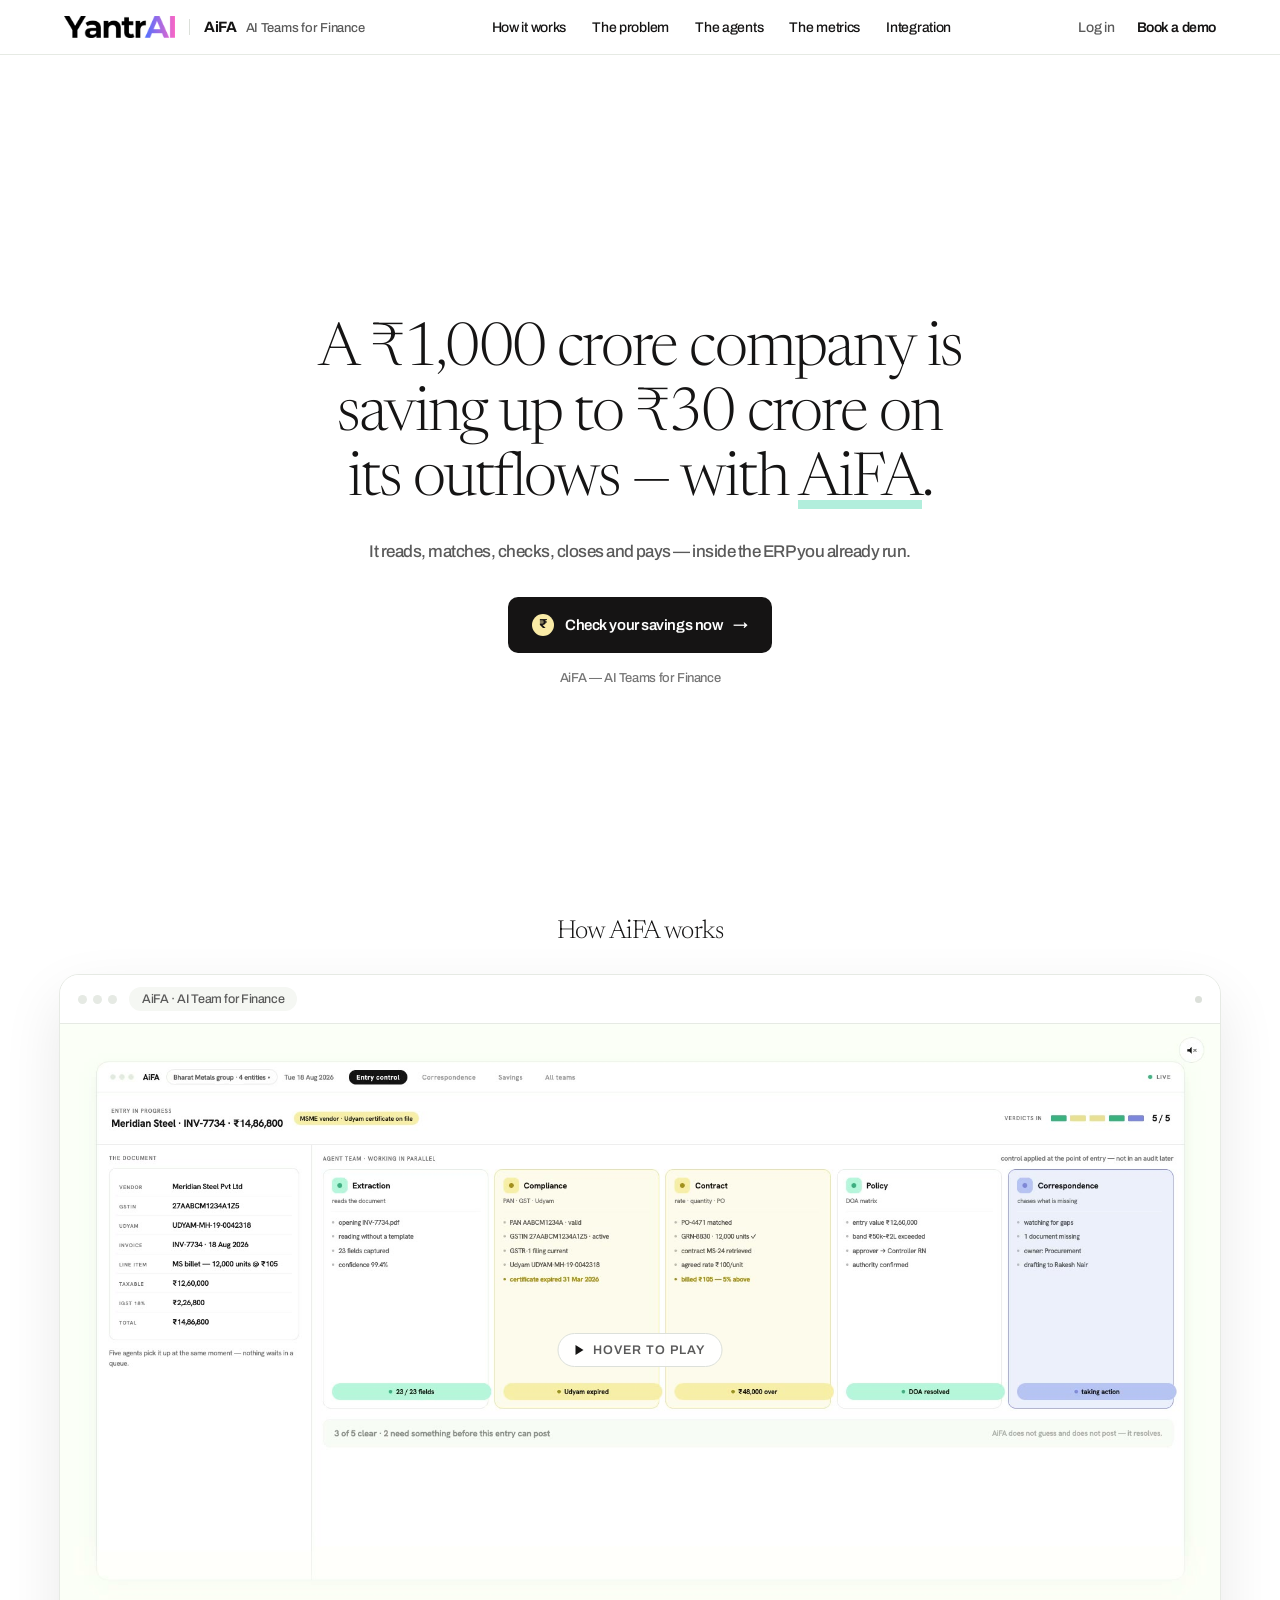
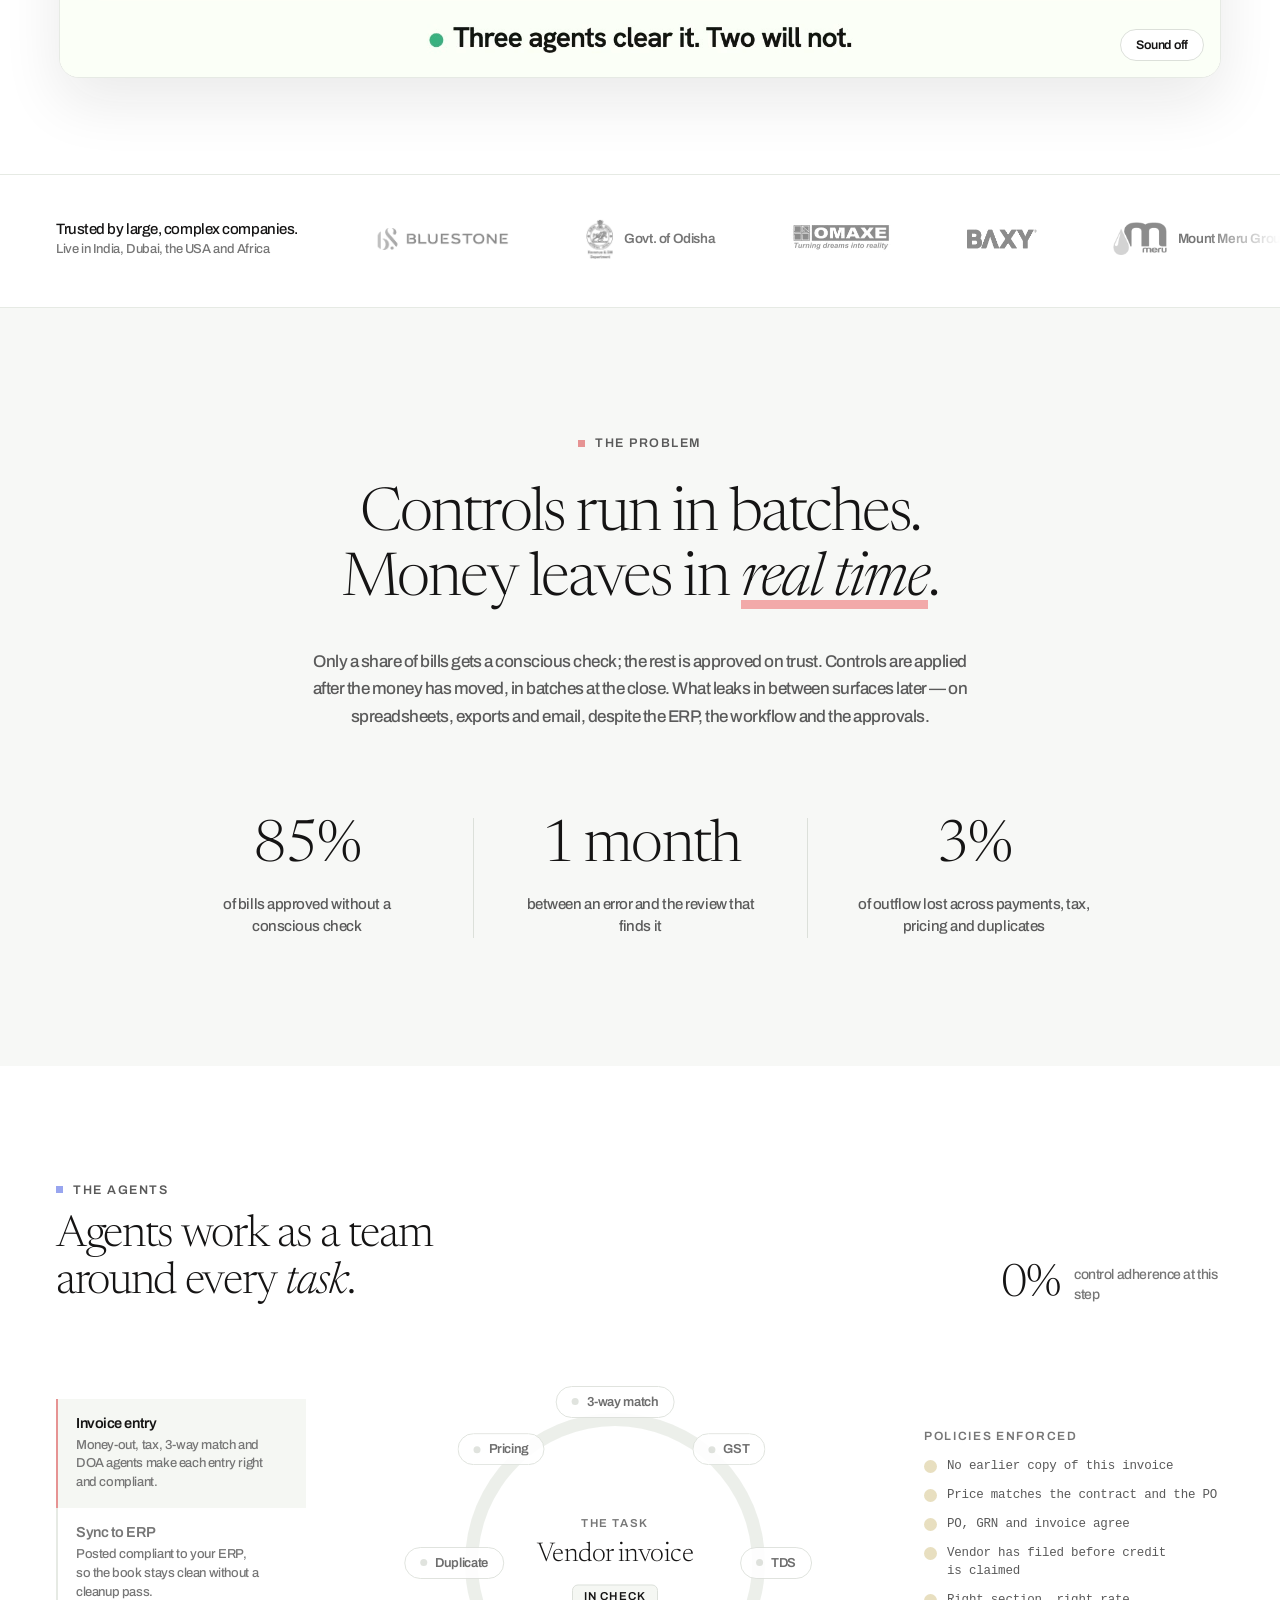
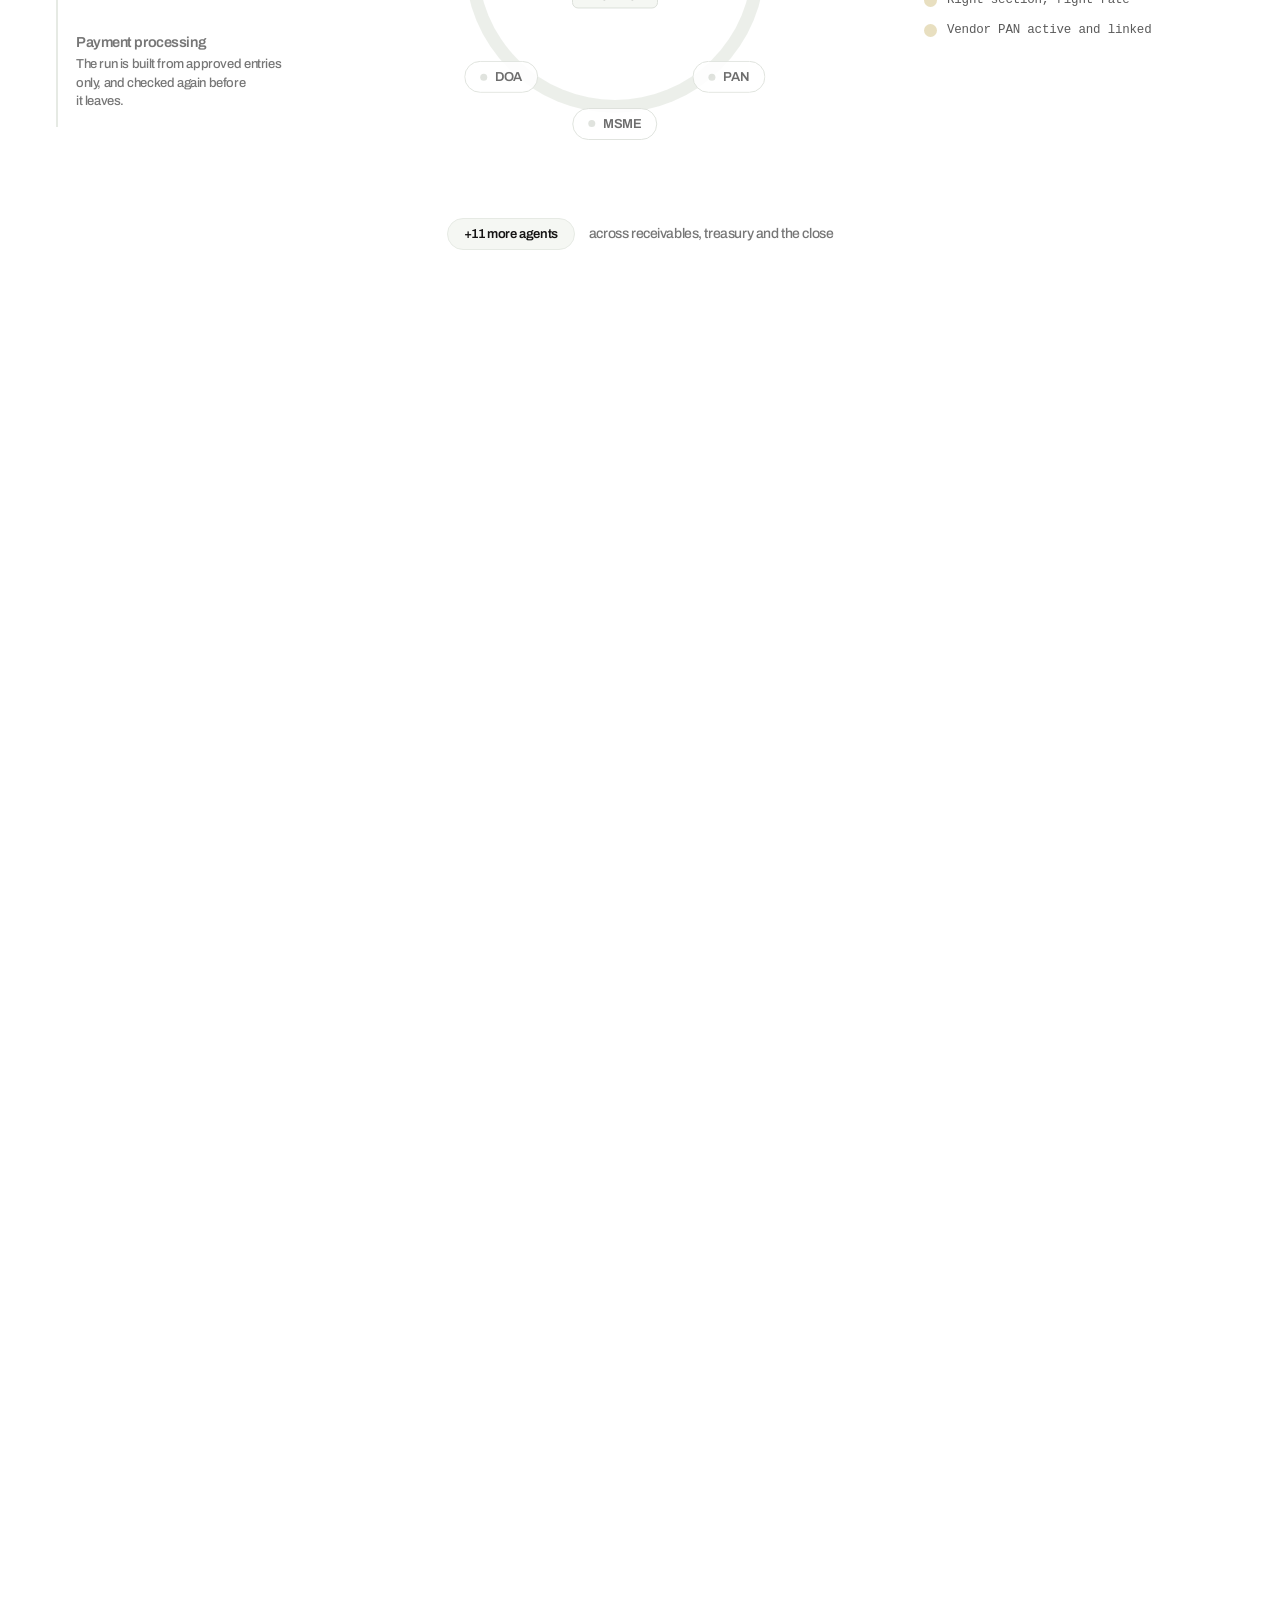
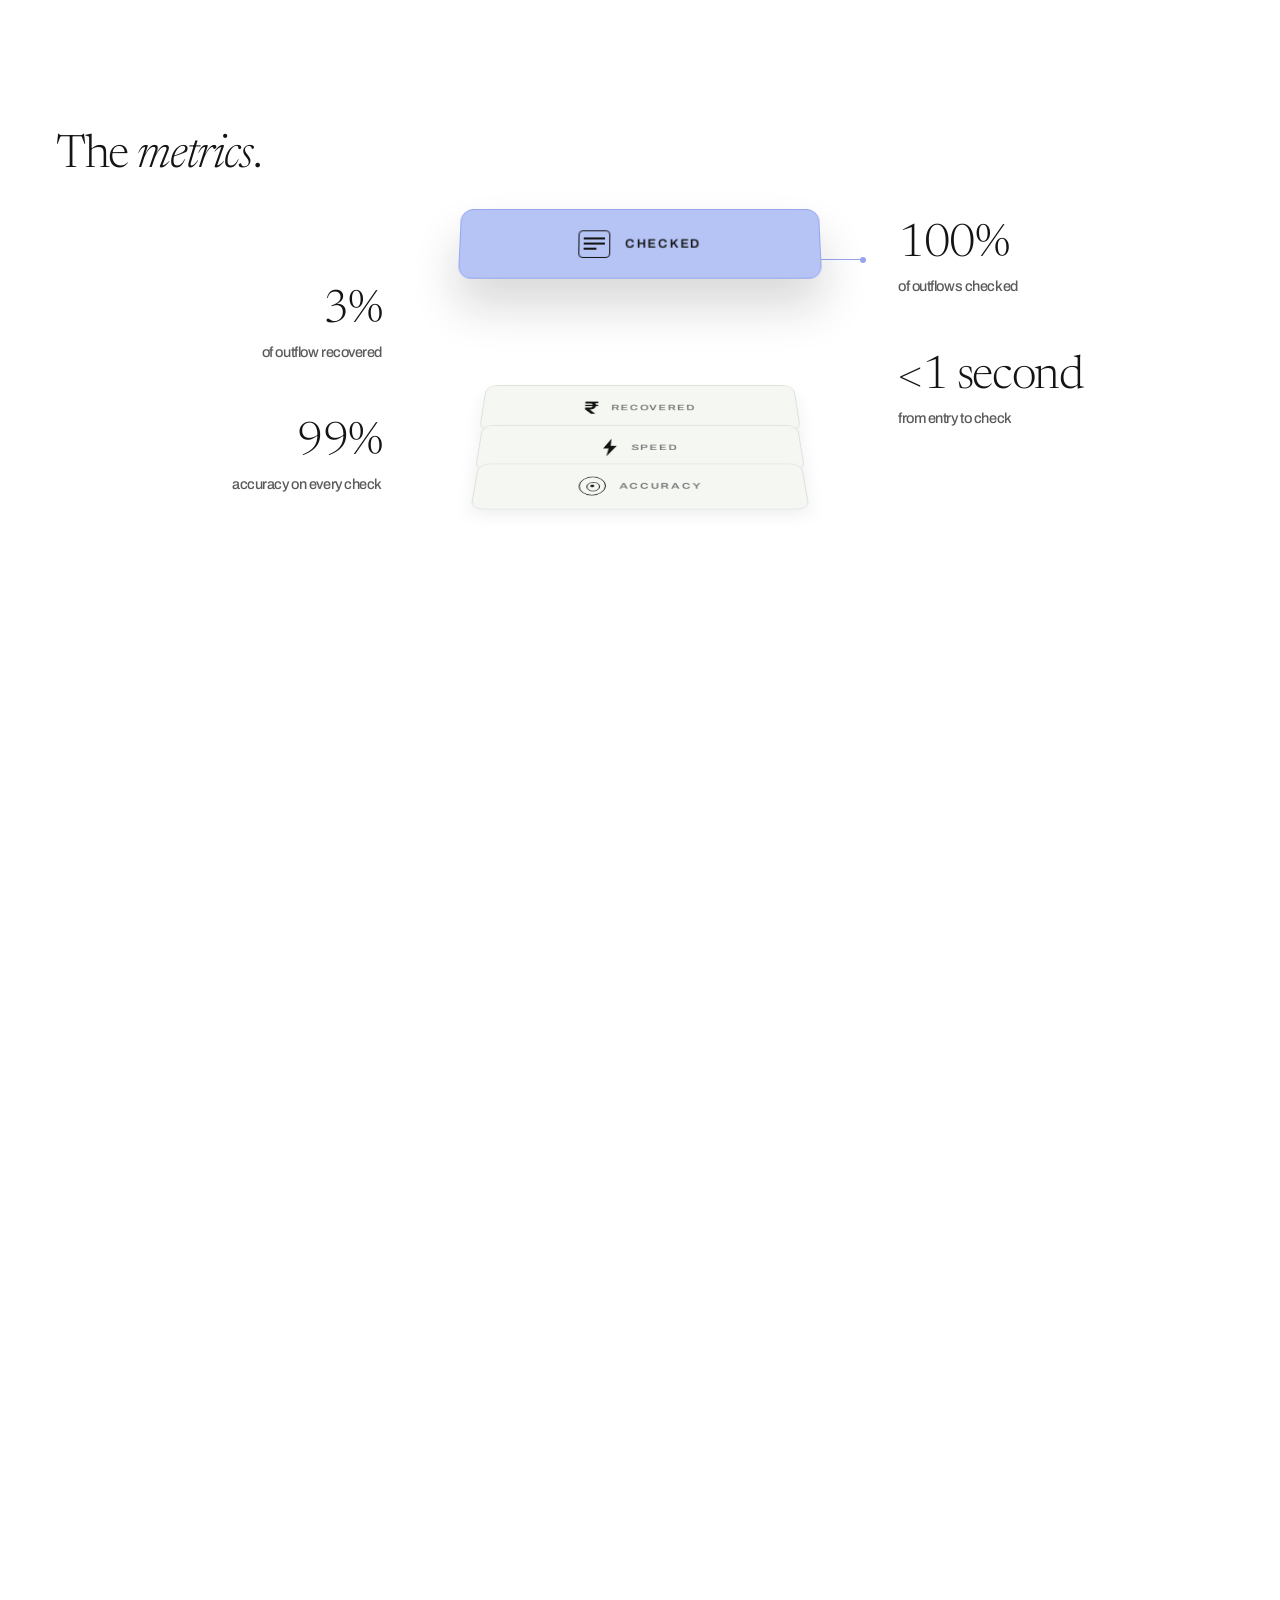
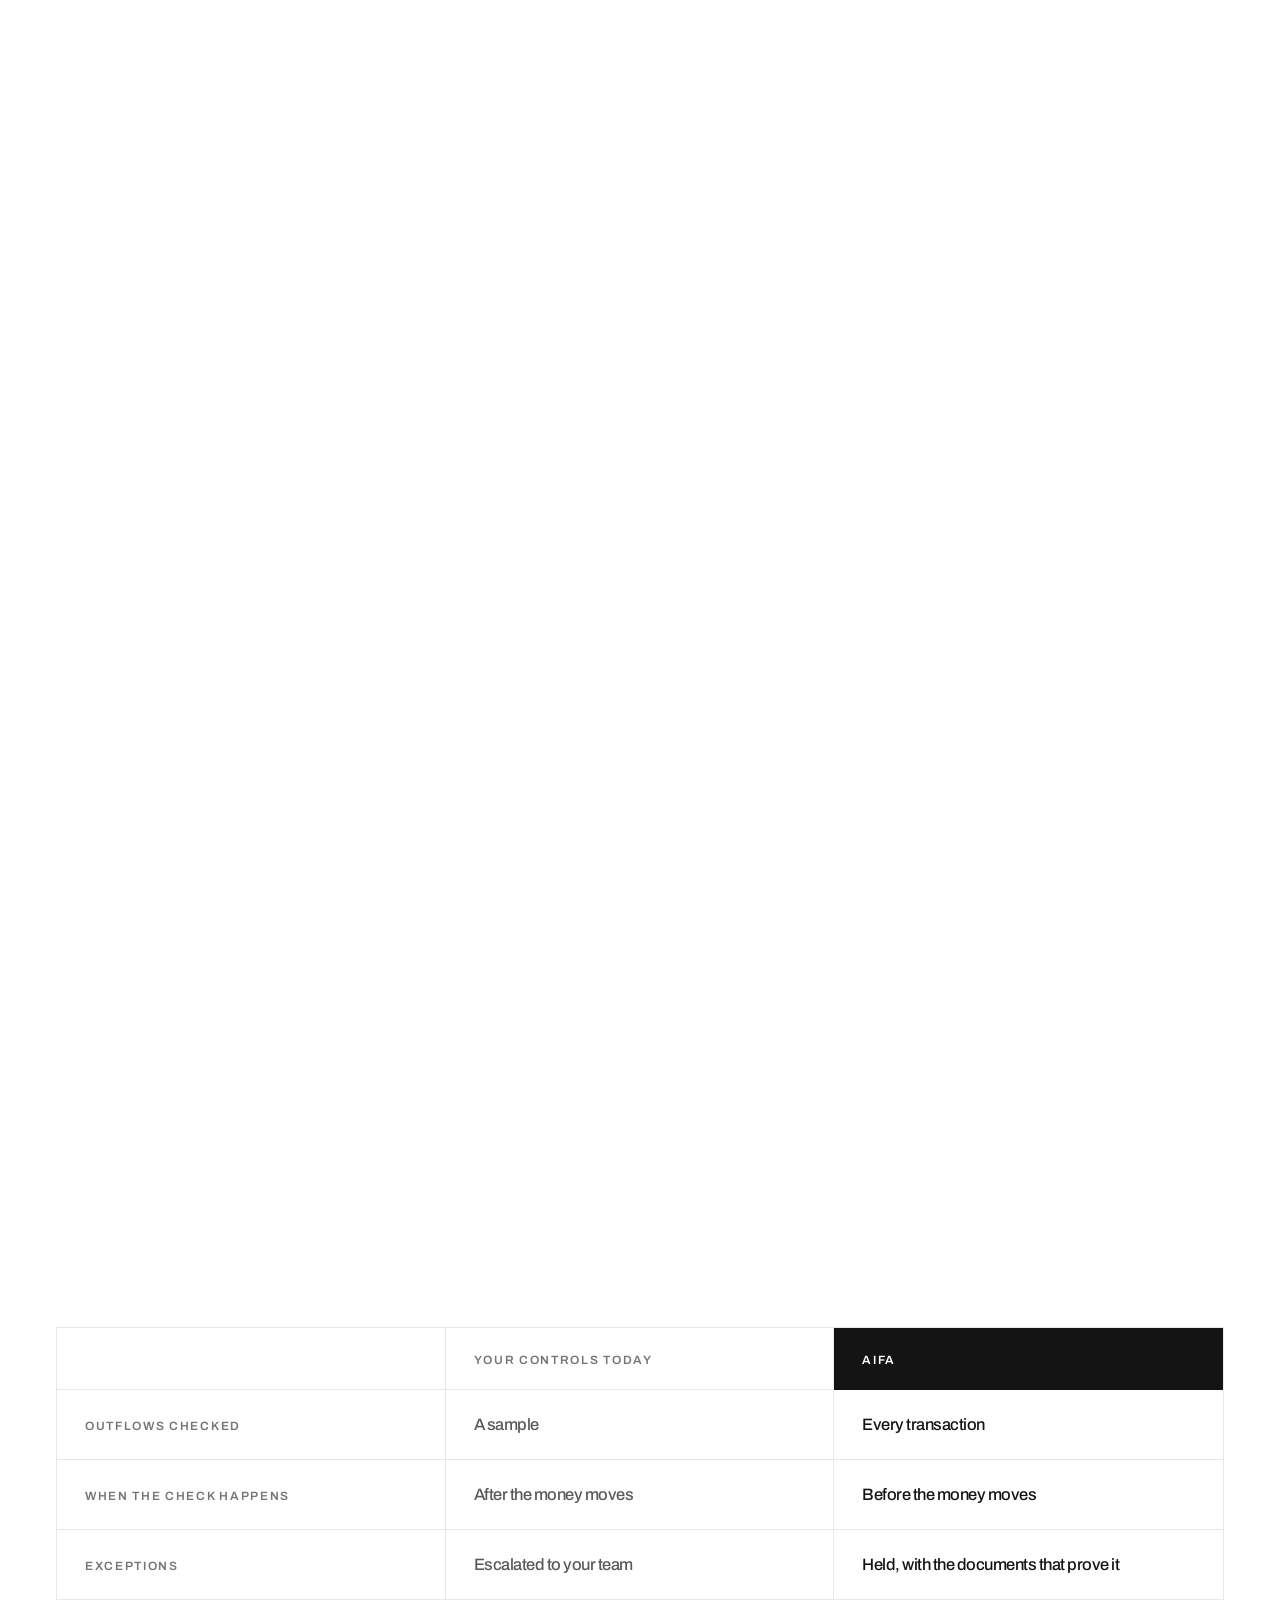
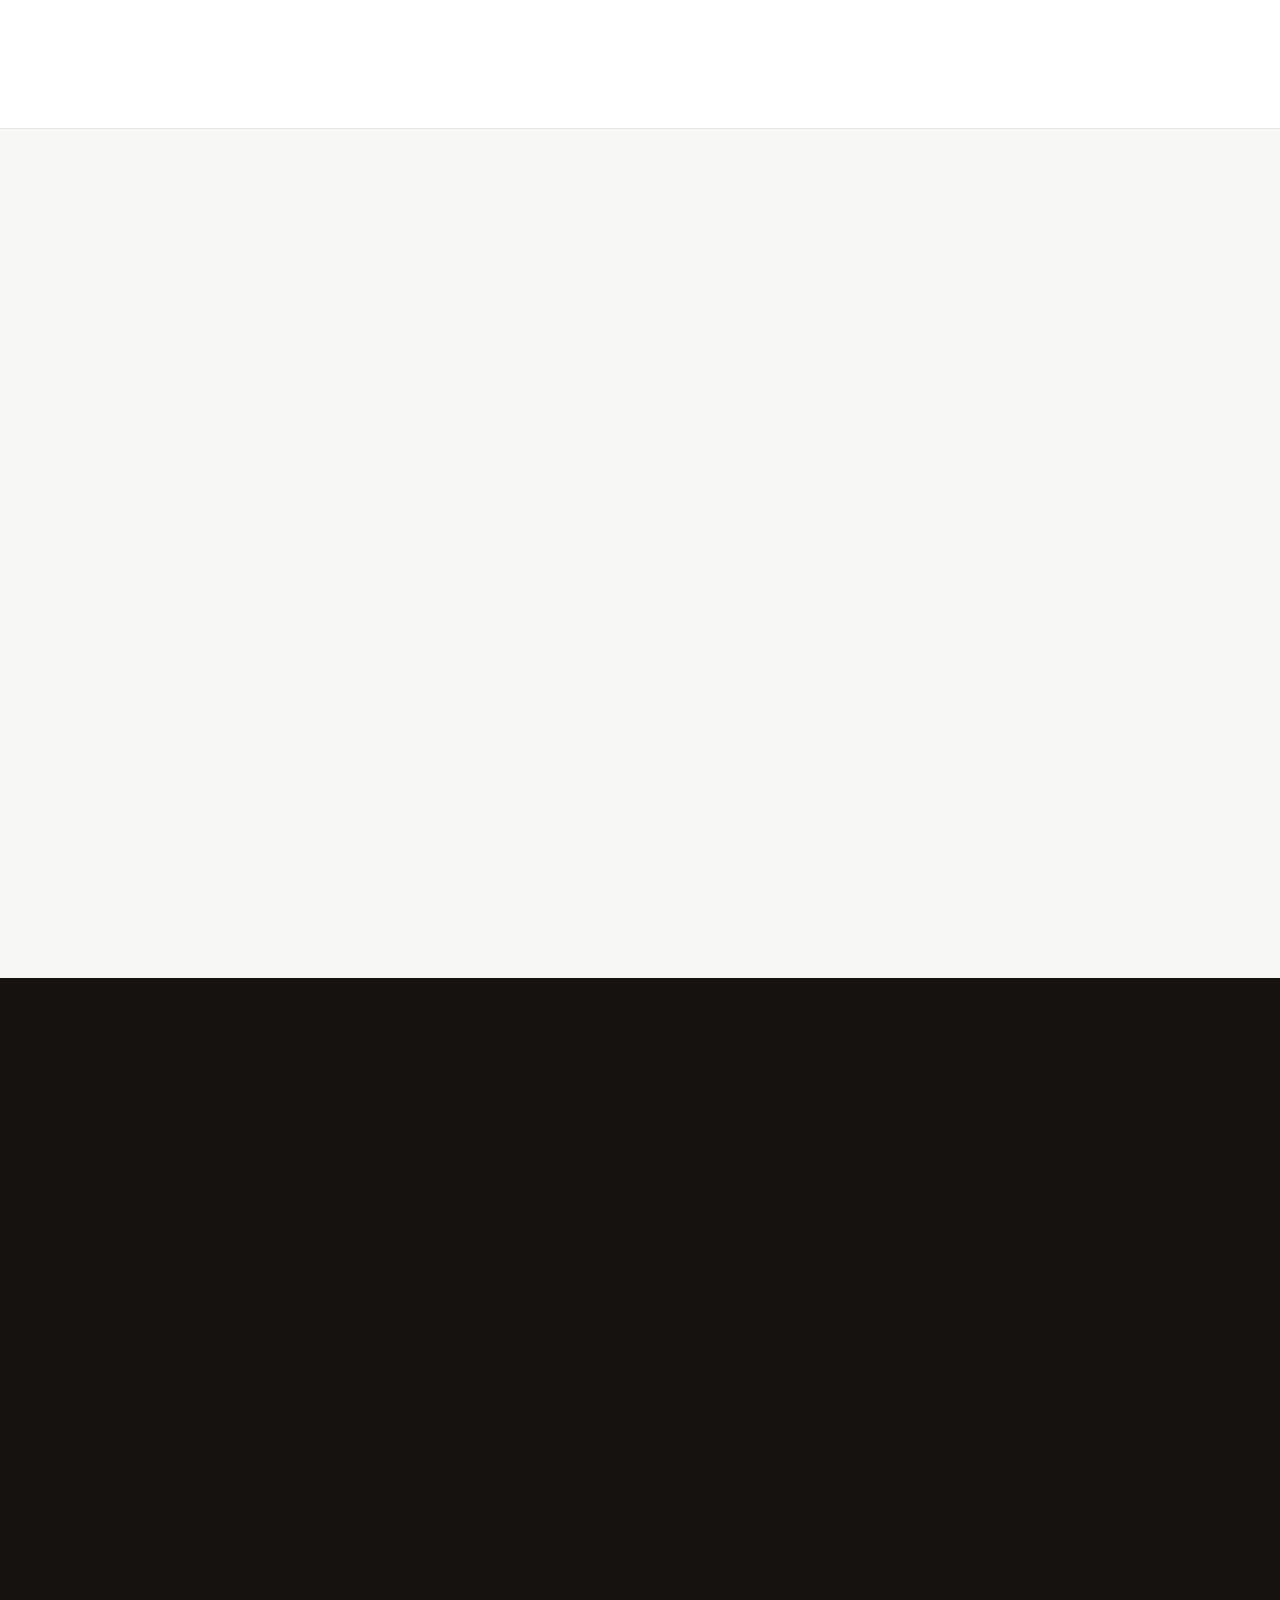
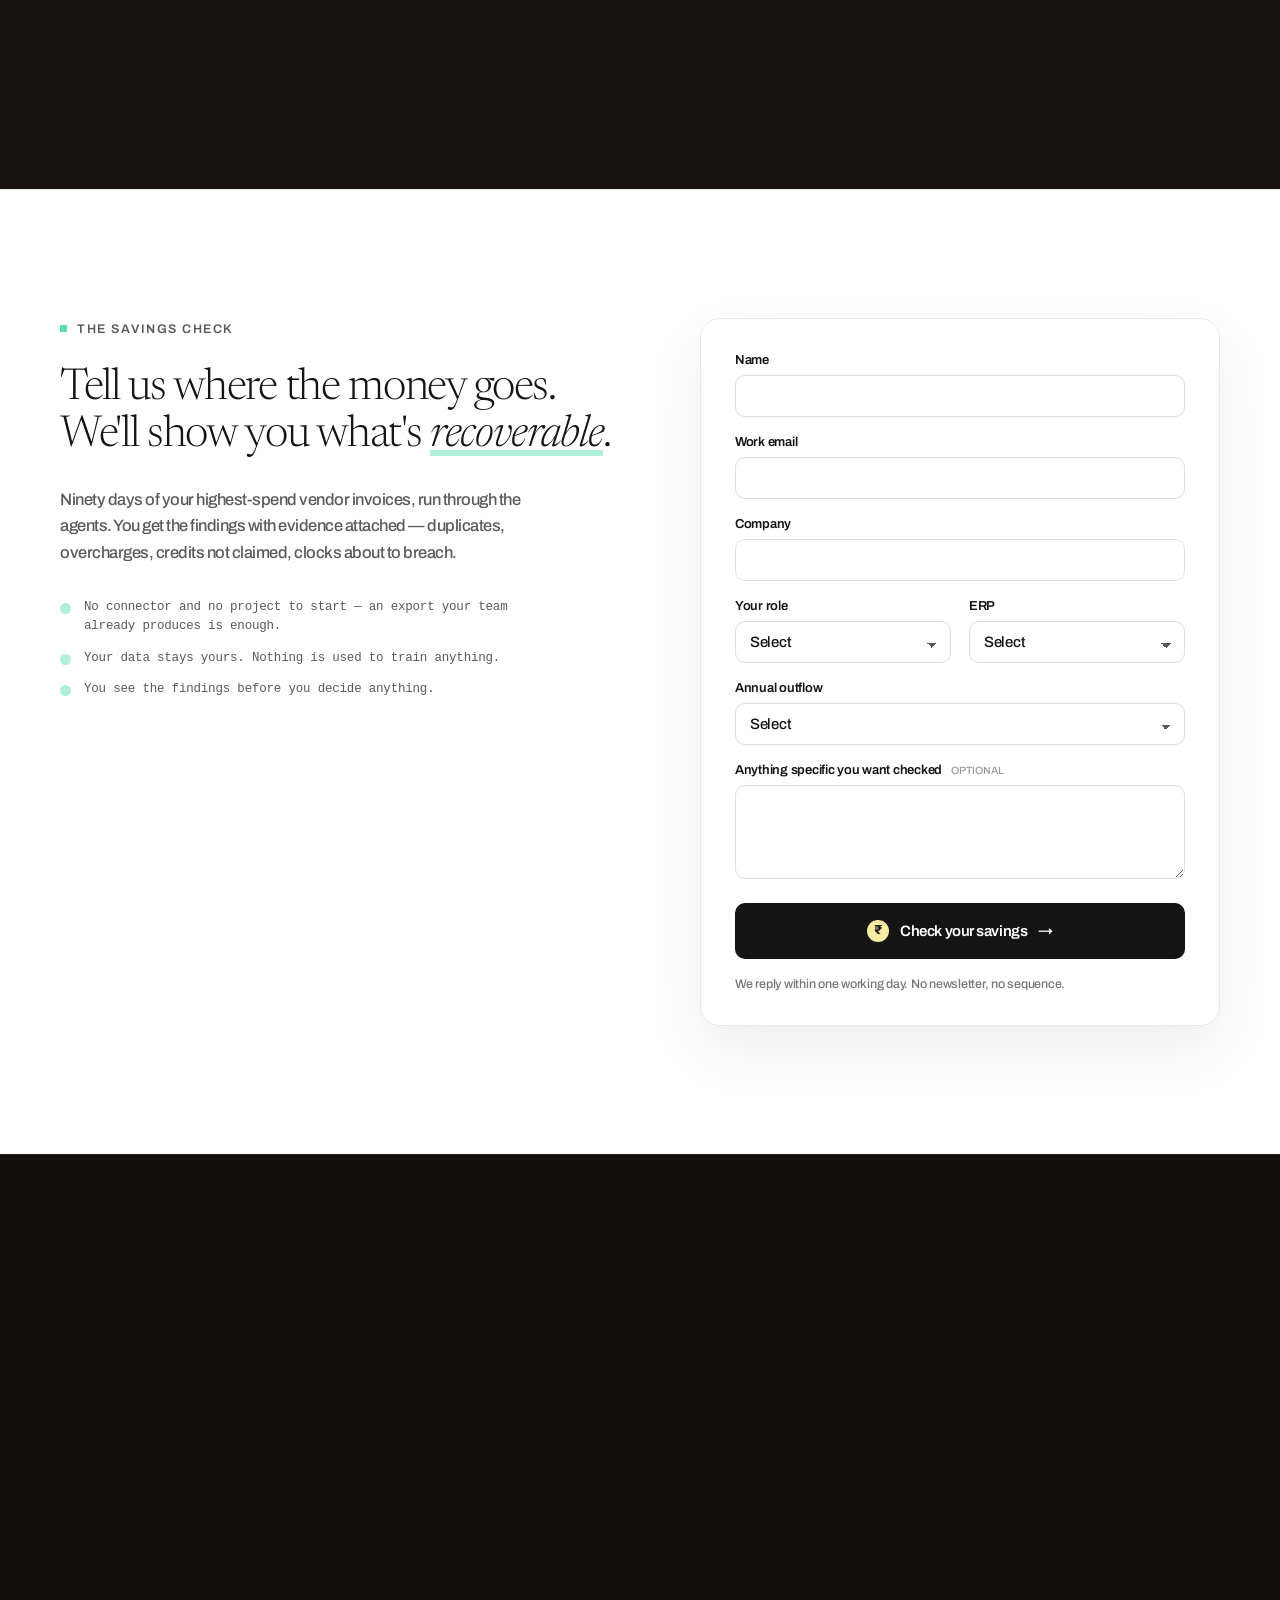
==== aifa/index.html @ 1c04f1f0 "Serve the AiFA landing page at / and move the company site to /yantrai yantrailabs.com now opens on " ====
<!DOCTYPE html>
<html lang="en">
<head>
<meta charset="utf-8">
<meta name="viewport" content="width=device-width, initial-scale=1">
<title>AiFA — AI Teams for Finance | YantrAI</title>
<meta name="description" content="AiFA is an AI team for finance. It reads, matches, checks, closes and pays — inside the ERP you already run. 100% of outflows checked, up to 3% of outflow recovered.">
<link rel="canonical" href="https://yantrailabs.com/">
<meta name="theme-color" content="#FFFFFF">
<meta name="robots" content="index, follow">

<meta property="og:type" content="website">
<meta property="og:site_name" content="YantrAI">
<meta property="og:title" content="AiFA — AI Teams for Finance">
<meta property="og:description" content="A ₹1,000 crore company is saving up to ₹30 crore on its outflows — with AiFA. It reads, matches, checks, closes and pays, inside the ERP you already run.">
<meta property="og:url" content="https://yantrailabs.com/">
<meta property="og:image" content="https://yantrailabs.com/aifa/assets/og-cover.jpg">
<meta property="og:image:width" content="1200">
<meta property="og:image:height" content="630">
<meta name="twitter:card" content="summary_large_image">
<meta name="twitter:title" content="AiFA — AI Teams for Finance">
<meta name="twitter:description" content="It reads, matches, checks, closes and pays — inside the ERP you already run.">
<meta name="twitter:image" content="https://yantrailabs.com/aifa/assets/og-cover.jpg">

<link rel="icon" href="/aifa/assets/favicon.svg" type="image/svg+xml">
<link rel="apple-touch-icon" href="/aifa/assets/apple-touch-icon.png">

<link rel="preconnect" href="https://fonts.googleapis.com">
<link rel="preconnect" href="https://fonts.gstatic.com" crossorigin>
<link rel="stylesheet" href="https://fonts.googleapis.com/css2?family=Newsreader:opsz,wght@6..72,200..600&family=Archivo:wght@400;500;600&display=swap">
<link rel="preload" as="image" href="/aifa/assets/aifa-video-poster.jpg">
<style>
/* --- from the design canvas (helmet) --- */
body { margin: 0; background: #FFFFFF; }
    a { color: #151414; text-decoration: none; }
    a:hover { color: #5A5A5A; }
    @keyframes rise { from { opacity: 0; transform: translateY(14px); } to { opacity: 1; transform: none; } }
    @keyframes chipIn { from { opacity: 0; } to { opacity: 1; } }
    @keyframes chipOut1 { from { opacity: 0; transform: translate(190px, 110px) scale(0.82); } to { opacity: 1; transform: none; } }
    @keyframes chipOut2 { from { opacity: 0; transform: translate(-190px, 130px) scale(0.82); } to { opacity: 1; transform: none; } }
    @keyframes chipOut3 { from { opacity: 0; transform: translate(210px, 20px) scale(0.82); } to { opacity: 1; transform: none; } }
    @keyframes chipOut4 { from { opacity: 0; transform: translate(-200px, -10px) scale(0.82); } to { opacity: 1; transform: none; } }
    @keyframes chipOut5 { from { opacity: 0; transform: translate(180px, -120px) scale(0.82); } to { opacity: 1; transform: none; } }
    @keyframes chipOut6 { from { opacity: 0; transform: translate(-190px, -110px) scale(0.82); } to { opacity: 1; transform: none; } }
    @keyframes marqueeR { from { transform: translateX(-50%); } to { transform: translateX(0); } }
    @keyframes marqueeL { from { transform: translateX(0); } to { transform: translateX(-50%); } }
    @media (prefers-reduced-motion: reduce) {
      [data-rise] { animation: none !important; opacity: 1 !important; transform: none !important; }
      [data-chip] { animation: none !important; opacity: 1 !important; }
      [data-float], [data-marquee] { animation: none !important; }
    }
    @media (max-width: 1180px) { [data-nav-tagline] { display: none !important; } [data-ghost] { display: none !important; } }
    @media (max-width: 1020px) { [data-nav-links] { display: none !important; } }
    @media (max-width: 1240px) { [data-ring-row] { grid-template-columns: 200px minmax(0, 1fr) 250px !important; gap: 28px !important; } }
    @media (max-height: 780px) { [data-agents-inner] { gap: 26px !important; } [data-ring] { max-width: 360px !important; } }
    @media (prefers-reduced-motion: reduce) { #agents { height: auto !important; } #agents > div { position: static !important; height: auto !important; padding: 128px 56px !important; } }
    @media (max-width: 1180px) { [data-proof-row] > div { grid-template-columns: 1fr 260px 1fr !important; } }
    @media (max-height: 760px) { [data-proof-inner] { gap: 22px !important; } [data-proof-row] > div { min-height: 80px !important; } }
    @media (prefers-reduced-motion: reduce) { #proof { height: auto !important; } #proof > div { position: static !important; height: auto !important; padding: 128px 56px !important; } }
    @media (max-width: 1180px) { [data-agent-grid] { grid-template-columns: repeat(2, 1fr) !important; } }
    @media (max-width: 1020px) { [data-int-head] { grid-template-columns: 1fr !important; gap: 32px !important; } }
    @media (max-width: 860px) { [data-expect] { grid-template-columns: 1fr !important; gap: 22px !important; } }
    @media (max-width: 1180px) { [data-foot-grid] { grid-template-columns: 1.2fr 1fr 1fr !important; } [data-foot-grid] > div:first-child { grid-row: span 3 !important; } }
    @media (max-width: 820px) { [data-foot-grid] { grid-template-columns: 1fr 1fr !important; gap: 48px 32px !important; } [data-foot-grid] > div:first-child { grid-row: auto !important; grid-column: span 2 !important; } }
    @media (max-width: 1180px) { [data-agents-head], [data-catch-row] { grid-template-columns: 1fr !important; gap: 40px !important; } }
    @media (max-width: 1180px) { [data-teams] > div { grid-template-columns: 1fr !important; gap: 24px !important; } }
    @media (max-width: 760px) { [data-team-members] { grid-template-columns: 1fr !important; } }
    @media (max-width: 900px) { [data-stat-row] { grid-template-columns: 1fr !important; gap: 44px !important; } [data-stat] { border-left: 0 !important; padding-left: 0 !important; } }
/* --- hover states generated by the canvas runtime --- */
.scp0:hover { background: rgb(39, 44, 43) !important; color: rgb(255, 255, 255) !important; }
.scp1:hover { background: rgb(21, 20, 20) !important; color: rgb(255, 255, 255) !important; border-color: rgb(21, 20, 20) !important; }
.scp2:hover { animation-play-state: paused !important; }
.scp3:hover { background: rgb(249, 235, 166) !important; color: rgb(21, 20, 20) !important; border-color: rgb(249, 235, 166) !important; }
.scp4:hover { color: rgb(255, 255, 255) !important; }
.scp5:hover { color: rgb(249, 235, 166) !important; }
</style>
<link rel="stylesheet" href="/aifa/site.css">
</head>
<body>
<a class="visually-hidden" href="#how">Skip to content</a>
<div style="width: 100%; background: rgb(255, 255, 255); color: rgb(21, 20, 20); font-family: Archivo, system-ui, -apple-system, &quot;Segoe UI&quot;, sans-serif; letter-spacing: -0.03em; display: flex; flex-direction: column;">

  <div data-nav="1" style="position: sticky; top: 0px; z-index: 30; background: rgb(255, 255, 255); border-bottom: 1px solid rgb(230, 234, 228); display: flex; align-items: center; justify-content: space-between; gap: 32px; padding: 16px 64px;">
    <div style="display: flex; align-items: center; gap: 14px;">
      <img src="/aifa/assets/yantrai_logo.png" alt="YantrAI" style="height: 22px; width: auto; display: block;">
      <span data-nav-tagline="1" style="display: flex; align-items: baseline; gap: 9px; white-space: nowrap; border-left: 1px solid rgb(220, 224, 218); padding-left: 14px;">
        <span style="font-size: 15px; font-weight: 700; letter-spacing: -0.35px; color: rgb(21, 20, 20);">AiFA</span>
        <span style="font-size: 13px; font-weight: 500; letter-spacing: -0.26px; color: rgb(90, 90, 90);">AI Teams for Finance</span>
      </span>
    </div>
    <div id="nav-links" data-nav-links="1" style="display: flex; align-items: center; gap: 26px; flex: 0 1 auto; font-size: 14px; font-weight: 500; letter-spacing: -0.28px; color: rgb(21, 20, 20);">
      <a href="#how" style="white-space: nowrap;">How it works</a>
      <a href="#problem" style="white-space: nowrap;">The problem</a>
      <a href="#agents" style="white-space: nowrap;">The agents</a>
      <a href="#proof" style="white-space: nowrap;">The metrics</a>
      <a href="#integration" style="white-space: nowrap;">Integration</a>
    </div>
    <button type="button" data-nav-toggle="1" aria-expanded="false" aria-controls="nav-links" aria-label="Menu"><span></span></button><div data-nav-cta="1" style="display: flex; align-items: center; gap: 22px; flex: 0 0 auto;">
      <a href="https://workspace.yantrailabs.com/" style="white-space: nowrap; font-size: 14px; font-weight: 500; letter-spacing: -0.28px; color: rgb(90, 90, 90);">Log in</a>
      <a href="#book" style="white-space: nowrap; font-size: 14px; font-weight: 600; letter-spacing: -0.42px; color: rgb(21, 20, 20);">Book a demo</a>
    </div>
  </div>

  <div data-hero="1" style="position: relative; overflow: hidden; min-height: calc(-150px + 100svh); display: flex; align-items: center; justify-content: center; padding: 72px 56px 40px;">

    <div data-hero-col="1" style="position: relative; z-index: 2; width: 100%; max-width: 760px; display: flex; flex-direction: column; align-items: center; text-align: center;">
      <h1 data-rise="1" data-hero-h1="1" style="margin: 0px; font-family: Newsreader, Georgia, &quot;Times New Roman&quot;, serif; font-weight: 300; font-size: 60px; line-height: 1.08; letter-spacing: -0.03em; color: rgb(21, 20, 20); text-wrap: balance; animation: 0.8s cubic-bezier(0.22, 0.61, 0.36, 1) 0s 1 normal both running rise;">A ₹1,000&nbsp;crore company is saving up to ₹30&nbsp;crore on its outflows — with <span style="background: linear-gradient(transparent 82%, rgb(178, 238, 220) 82%, rgb(178, 238, 220) 96%, transparent 96%);">AiFA</span>.</h1>
      <p data-rise="1" style="margin: 26px 0px 0px; max-width: 620px; font-size: 17px; font-weight: 500; line-height: 1.5; letter-spacing: -0.51px; color: rgb(90, 90, 90); text-wrap: pretty; animation: 0.8s cubic-bezier(0.22, 0.61, 0.36, 1) 0.08s 1 normal both running rise;">It reads, matches, checks, closes and pays — inside the ERP you already run.</p>
      <div data-rise="1" data-hero-cta="1" style="margin-top: 32px; display: flex; align-items: center; gap: 12px; flex-wrap: wrap; justify-content: center; animation: 0.8s cubic-bezier(0.22, 0.61, 0.36, 1) 0.16s 1 normal both running rise;">
        <a href="#book" data-hv="0" class="scp0" style="display: inline-flex; align-items: center; gap: 11px; background: rgb(21, 20, 20); color: rgb(255, 255, 255); border-radius: 10px; padding: 17px 24px; font-size: 15px; font-weight: 600; letter-spacing: -0.45px; text-decoration: none;">
          <span style="display: inline-flex; align-items: center; justify-content: center; width: 22px; height: 22px; border-radius: 9999px; background: rgb(249, 235, 166); color: rgb(21, 20, 20); font-size: 13px; font-weight: 700; line-height: 1;">₹</span>Check your savings now<span style="font-size: 15px; line-height: 1;">→</span>
        </a>
      </div>
      <div data-rise="1" style="margin-top: 18px; font-size: 13px; font-weight: 500; letter-spacing: -0.39px; color: rgb(118, 118, 118); animation: 0.8s cubic-bezier(0.22, 0.61, 0.36, 1) 0.22s 1 normal both running rise;">AiFA — AI Teams for Finance</div>
    </div>

  </div>

  <div data-video-section="1" id="how" style="display: flex; justify-content: center; padding: 0px 56px 96px; scroll-margin-top: 90px;">
    <div style="width: 100%; max-width: 1160px; display: flex; flex-direction: column; align-items: center;">
      <div style="font-family: Newsreader, Georgia, &quot;Times New Roman&quot;, serif; font-weight: 300; font-size: 26px; line-height: 1.2; letter-spacing: -0.52px; color: rgb(21, 20, 20);">How AiFA works</div>
      <div style="width: 100%; margin-top: 26px; border: 1px solid rgb(230, 234, 228); border-radius: 20px; overflow: hidden; background: rgb(255, 255, 255); box-shadow: rgba(21, 20, 20, 0.09) 0px 24px 60px;">
        <div style="display: flex; align-items: center; justify-content: space-between; gap: 16px; padding: 12px 18px; border-bottom: 1px solid rgb(230, 234, 228); background: rgb(255, 255, 255);">
          <span style="display: inline-flex; align-items: center; gap: 12px;">
            <span style="display: inline-flex; gap: 6px;">
              <span style="width: 9px; height: 9px; border-radius: 9999px; background: rgb(230, 234, 228); display: block;"></span>
              <span style="width: 9px; height: 9px; border-radius: 9999px; background: rgb(230, 234, 228); display: block;"></span>
              <span style="width: 9px; height: 9px; border-radius: 9999px; background: rgb(230, 234, 228); display: block;"></span>
            </span>
            <span style="background: rgb(245, 247, 243); border-radius: 9999px; padding: 5px 13px; font-size: 12.5px; font-weight: 500; letter-spacing: -0.37px; color: rgb(90, 90, 90);">AiFA · AI Team for Finance</span>
          </span>
          <span style="width: 7px; height: 7px; border-radius: 9999px; background: rgb(220, 224, 218); display: block;"></span>
        </div>
        <div data-video-wrap="1" style="position: relative; width: 100%; aspect-ratio: 16 / 9; background: rgb(255, 254, 247); overflow: hidden;">
          <video data-video="1" poster="/aifa/assets/aifa-video-poster.jpg" preload="none" loop="" width="1920" height="1080" style="position: absolute; inset: 0px; width: 100%; height: 100%; object-fit: cover; display: block;" playsinline=""></video>
          <span data-video-hint="1" style="position: absolute; left: 50%; top: 50%; transform: translate(-50%, -50%); display: inline-flex; align-items: center; gap: 9px; border: 1px solid rgb(220, 224, 218); background: rgba(255, 255, 255, 0.94); border-radius: 9999px; padding: 9px 17px; font-size: 12.5px; font-weight: 600; letter-spacing: 0.08em; text-transform: uppercase; color: rgb(90, 90, 90); pointer-events: none; opacity: 1; transition: opacity 0.35s;">
            <span style="width: 0px; height: 0px; border-left: 8px solid rgb(21, 20, 20); border-top: 5px solid transparent; border-bottom: 5px solid transparent; display: block;"></span>Hover to play
          </span>
          <button type="button" data-sound-btn="1" data-hv="1" class="scp1" style="position: absolute; right: 16px; bottom: 16px; display: inline-flex; align-items: center; gap: 8px; border: 1px solid rgb(220, 224, 218); background: rgba(255, 255, 255, 0.92); backdrop-filter: blur(6px); border-radius: 9999px; padding: 8px 15px; font-family: Archivo, system-ui, sans-serif; font-size: 12.5px; font-weight: 600; letter-spacing: -0.25px; color: rgb(21, 20, 20); cursor: pointer;"><span>Sound off</span></button>
        </div>
      </div>
    </div>
  </div>

    <div data-trust="1" style="border-top: 1px solid rgb(230, 234, 228); background: rgb(255, 255, 255); padding: 40px 0px 44px; display: flex; align-items: center; gap: 40px; opacity: 1; transform: none; transition: opacity 0.8s cubic-bezier(0.22, 0.61, 0.36, 1), transform 0.8s cubic-bezier(0.22, 0.61, 0.36, 1);">
      <div style="flex: 0 0 auto; padding-left: 56px; display: flex; flex-direction: column; gap: 5px;">
        <span style="font-size: 15px; font-weight: 500; letter-spacing: -0.45px; color: rgb(21, 20, 20);">Trusted by large, complex companies.</span>
        <span style="font-size: 13px; font-weight: 500; letter-spacing: -0.39px; color: rgb(118, 118, 118);">Live in India, Dubai, the USA and Africa</span>
      </div>
      <div style="flex: 1 1 auto; min-width: 0px; overflow: hidden; mask-image: linear-gradient(90deg, transparent 0%, rgb(0, 0, 0) 8%, rgb(0, 0, 0) 92%, transparent 100%);">
        <div data-marquee="1" data-hv="2" class="scp2" style="display: flex; width: max-content; align-items: center; gap: 76px; padding: 4px 38px; animation: 46s linear 0s infinite normal none running marqueeR;">
          <img loading="lazy" decoding="async" src="/aifa/assets/mono_logo_bluestone.png" alt="BlueStone" style="height: 22px; width: auto; display: block; opacity: 0.7;">
          <span style="display: inline-flex; align-items: center; gap: 11px;"><img loading="lazy" decoding="async" src="/aifa/assets/mono_logo_odisha.png" alt="Government of Odisha" style="height: 40px; width: auto; display: block; opacity: 0.7;"><span style="white-space: nowrap; font-size: 13.5px; font-weight: 600; letter-spacing: -0.4px; color: rgb(118, 118, 118);">Govt. of Odisha</span></span>
          <img loading="lazy" decoding="async" src="/aifa/assets/mono_logo_omaxe.png" alt="Omaxe Group" style="height: 27px; width: auto; display: block; opacity: 0.7;">
          <img loading="lazy" decoding="async" src="/aifa/assets/mono_logo_baxy.png" alt="Baxy" style="height: 20px; width: auto; display: block; opacity: 0.7;">
          <span style="display: inline-flex; align-items: center; gap: 11px;"><img loading="lazy" decoding="async" src="/aifa/assets/mono_logo_mountmeru.png" alt="Mount Meru Group" style="height: 33px; width: auto; display: block; opacity: 0.7;"><span style="white-space: nowrap; font-size: 13.5px; font-weight: 600; letter-spacing: -0.4px; color: rgb(118, 118, 118);">Mount Meru Group</span></span>
          <img loading="lazy" decoding="async" src="/aifa/assets/mono_logo_bluestone.png" alt="" aria-hidden="true" style="height: 22px; width: auto; display: block; opacity: 0.7;">
          <span aria-hidden="true" style="display: inline-flex; align-items: center; gap: 11px;"><img loading="lazy" decoding="async" src="/aifa/assets/mono_logo_odisha.png" alt="" style="height: 40px; width: auto; display: block; opacity: 0.7;"><span style="white-space: nowrap; font-size: 13.5px; font-weight: 600; letter-spacing: -0.4px; color: rgb(118, 118, 118);">Govt. of Odisha</span></span>
          <img loading="lazy" decoding="async" src="/aifa/assets/mono_logo_omaxe.png" alt="" aria-hidden="true" style="height: 27px; width: auto; display: block; opacity: 0.7;">
          <img loading="lazy" decoding="async" src="/aifa/assets/mono_logo_baxy.png" alt="" aria-hidden="true" style="height: 20px; width: auto; display: block; opacity: 0.7;">
          <span aria-hidden="true" style="display: inline-flex; align-items: center; gap: 11px;"><img loading="lazy" decoding="async" src="/aifa/assets/mono_logo_mountmeru.png" alt="" style="height: 33px; width: auto; display: block; opacity: 0.7;"><span style="white-space: nowrap; font-size: 13.5px; font-weight: 600; letter-spacing: -0.4px; color: rgb(118, 118, 118);">Mount Meru Group</span></span>
        </div>
      </div>
    </div>

  <div data-section="problem" id="problem" style="content-visibility: auto; contain-intrinsic-size: auto 900px; scroll-margin-top: 90px; background: rgb(247, 248, 246); border-top: 1px solid rgb(230, 234, 228); border-bottom: 1px solid rgb(230, 234, 228); padding: 128px 56px; display: flex; justify-content: center;">
    <div style="width: 100%; max-width: 1000px; display: flex; flex-direction: column; align-items: center; text-align: center;">

      <span style="display: inline-flex; align-items: center; gap: 10px; font-size: 12.5px; font-weight: 600; letter-spacing: 0.12em; text-transform: uppercase; color: rgb(90, 90, 90);">
        <span style="width: 7px; height: 7px; background: rgb(230, 147, 147); display: block;"></span>The problem
      </span>

      <h2 style="margin: 34px 0px 0px; font-family: Newsreader, Georgia, &quot;Times New Roman&quot;, serif; font-weight: 300; font-size: 60px; line-height: 1.08; letter-spacing: -0.03em; color: rgb(21, 20, 20); text-wrap: balance;">Controls run in batches.<br>Money leaves in <span style="font-style: italic; background: linear-gradient(transparent 82%, rgb(242, 169, 169) 82%, rgb(242, 169, 169) 96%, transparent 96%);">real time</span>.</h2>

      <p style="margin: 34px 0px 0px; max-width: 660px; font-size: 17px; font-weight: 500; line-height: 1.62; letter-spacing: -0.51px; color: rgb(90, 90, 90); text-wrap: pretty;">Only a share of bills gets a conscious check; the rest is approved on trust. Controls are applied after the money has moved, in batches at the close. What leaks in between surfaces later — on spreadsheets, exports and email, despite the ERP, the workflow and the approvals.</p>

      <div data-stat-row="1" style="width: 100%; margin-top: 88px; display: grid; grid-template-columns: repeat(3, 1fr); gap: 0px;">
        <div data-stat="1" style="display: flex; flex-direction: column; align-items: center; gap: 18px; padding: 0px 28px;">
          <span style="font-family: Newsreader, Georgia, &quot;Times New Roman&quot;, serif; font-weight: 300; font-size: 58px; line-height: 1; letter-spacing: -1.74px; color: rgb(21, 20, 20); font-variant-numeric: tabular-nums;">85%</span>
          <span style="max-width: 240px; font-size: 15px; font-weight: 500; line-height: 1.45; letter-spacing: -0.45px; color: rgb(90, 90, 90); text-wrap: pretty;">of bills approved without a conscious check</span>
        </div>
        <div data-stat="1" style="display: flex; flex-direction: column; align-items: center; gap: 18px; padding: 0px 28px; border-left: 1px solid rgb(220, 224, 218);">
          <span style="font-family: Newsreader, Georgia, &quot;Times New Roman&quot;, serif; font-weight: 300; font-size: 58px; line-height: 1; letter-spacing: -1.74px; color: rgb(21, 20, 20);">1 month</span>
          <span style="max-width: 240px; font-size: 15px; font-weight: 500; line-height: 1.45; letter-spacing: -0.45px; color: rgb(90, 90, 90); text-wrap: pretty;">between an error and the review that finds it</span>
        </div>
        <div data-stat="1" style="display: flex; flex-direction: column; align-items: center; gap: 18px; padding: 0px 28px; border-left: 1px solid rgb(220, 224, 218);">
          <span style="font-family: Newsreader, Georgia, &quot;Times New Roman&quot;, serif; font-weight: 300; font-size: 58px; line-height: 1; letter-spacing: -1.74px; color: rgb(21, 20, 20); font-variant-numeric: tabular-nums;">3%</span>
          <span style="max-width: 240px; font-size: 15px; font-weight: 500; line-height: 1.45; letter-spacing: -0.45px; color: rgb(90, 90, 90); text-wrap: pretty;">of outflow lost across payments, tax, pricing and duplicates</span>
        </div>
      </div>

    </div>
  </div>

  <div id="agents" style="contain-intrinsic-size: auto 1200px; scroll-margin-top: 90px; background: rgb(255, 255, 255); position: relative; height: 400vh;">
    <div style="position: sticky; top: 0px; height: 100vh; display: flex; align-items: center; justify-content: center; padding: 40px 56px; box-sizing: border-box;">
      <div data-agents-inner="1" style="width: 100%; max-width: 1320px; display: flex; flex-direction: column; gap: 40px;">

        <div style="display: flex; align-items: flex-end; justify-content: space-between; gap: 48px; flex-wrap: wrap;">
          <div style="display: flex; flex-direction: column; gap: 16px;">
            <span style="display: inline-flex; align-items: center; gap: 10px; font-size: 12.5px; font-weight: 600; letter-spacing: 0.12em; text-transform: uppercase; color: rgb(90, 90, 90);">
              <span style="width: 7px; height: 7px; background: rgb(152, 165, 239); display: block;"></span>The agents
            </span>
            <h2 style="margin: 0px; font-family: Newsreader, Georgia, &quot;Times New Roman&quot;, serif; font-weight: 300; font-size: 44px; line-height: 1.08; letter-spacing: -0.03em; color: rgb(21, 20, 20); text-wrap: balance;">Agents work as a team<br>around every <span style="font-style: italic;">task</span>.</h2>
          </div>
          <div style="display: flex; align-items: center; gap: 14px;">
            <span data-adherence="1" style="font-family: Newsreader, Georgia, &quot;Times New Roman&quot;, serif; font-weight: 300; font-size: 46px; line-height: 1; letter-spacing: -1.38px; color: rgb(21, 20, 20); font-variant-numeric: tabular-nums;"><span>0%</span></span>
            <span style="max-width: 150px; font-size: 14px; font-weight: 500; line-height: 1.4; letter-spacing: -0.42px; color: rgb(118, 118, 118);">control adherence at this step</span>
          </div>
        </div>

        <div data-ring-row="1" style="display: grid; grid-template-columns: 250px minmax(0px, 1fr) 300px; gap: 48px; align-items: center;">

          <div style="display: flex; flex-direction: column;">
            
              <div data-stage="1" style="border-left: 2px solid rgb(230, 147, 147); background: rgb(245, 247, 243); padding: 16px 18px; display: flex; flex-direction: column; gap: 5px; transition: background 0.4s linear, border-color 0.4s linear;">
                <span data-stage-name="1" style="font-size: 14.5px; font-weight: 600; letter-spacing: -0.44px; color: rgb(21, 20, 20); transition: color 0.4s linear;"><span>Invoice entry</span></span>
                <span style="font-size: 13px; font-weight: 500; line-height: 1.45; letter-spacing: -0.39px; color: rgb(118, 118, 118); text-wrap: pretty;"><span>Money-out, tax, 3-way match and DOA agents make each entry right and compliant.</span></span>
              </div>
            
              <div data-stage="1" style="border-left: 2px solid rgb(230, 234, 228); background: transparent; padding: 16px 18px; display: flex; flex-direction: column; gap: 5px; transition: background 0.4s linear, border-color 0.4s linear;">
                <span data-stage-name="1" style="font-size: 14.5px; font-weight: 600; letter-spacing: -0.44px; color: rgb(118, 118, 118); transition: color 0.4s linear;"><span>Sync to ERP</span></span>
                <span style="font-size: 13px; font-weight: 500; line-height: 1.45; letter-spacing: -0.39px; color: rgb(118, 118, 118); text-wrap: pretty;"><span>Posted compliant to your ERP, so the book stays clean without a cleanup pass.</span></span>
              </div>
            
              <div data-stage="1" style="border-left: 2px solid rgb(230, 234, 228); background: transparent; padding: 16px 18px; display: flex; flex-direction: column; gap: 5px; transition: background 0.4s linear, border-color 0.4s linear;">
                <span data-stage-name="1" style="font-size: 14.5px; font-weight: 600; letter-spacing: -0.44px; color: rgb(118, 118, 118); transition: color 0.4s linear;"><span>Payment processing</span></span>
                <span style="font-size: 13px; font-weight: 500; line-height: 1.45; letter-spacing: -0.39px; color: rgb(118, 118, 118); text-wrap: pretty;"><span>The run is built from approved entries only, and checked again before it leaves.</span></span>
              </div>
            
          </div>

          <div style="display: flex; align-items: center; justify-content: center;">
            <div data-ring="1" style="position: relative; width: 100%; max-width: 430px; aspect-ratio: 1 / 1;">

              <div data-ring-arc="1" style="position: absolute; left: 50%; top: 50%; width: 300px; height: 300px; margin: -150px 0px 0px -150px; border-radius: 9999px; background: conic-gradient(rgb(232, 223, 192) 0deg, rgb(232, 223, 192) 0deg, rgb(236, 239, 234) 0deg, rgb(236, 239, 234) 360deg);"></div>
              <div data-ring-hole="1" style="position: absolute; left: 50%; top: 50%; width: 274px; height: 274px; margin: -137px 0px 0px -137px; border-radius: 9999px; background: rgb(255, 255, 255);"></div>

              <div data-ring-center="1" style="position: absolute; left: 50%; top: 50%; width: 244px; margin-left: -122px; transform: translateY(-50%); display: flex; flex-direction: column; align-items: center; gap: 10px; text-align: center;">
                <span data-task-kind="1" style="font-size: 11.5px; font-weight: 600; letter-spacing: 0.14em; text-transform: uppercase; color: rgb(118, 118, 118);"><span>The task</span></span>
                <span data-task-ref="1" style="font-family: Newsreader, Georgia, &quot;Times New Roman&quot;, serif; font-weight: 300; font-size: 27px; line-height: 1.15; letter-spacing: -0.54px; color: rgb(21, 20, 20);"><span>Vendor invoice</span></span>
                <span data-stamp="1" style="margin-top: 4px; border: 1px solid rgb(220, 224, 218); background: rgb(245, 247, 243); border-radius: 6px; padding: 5px 11px; font-size: 11.5px; font-weight: 600; letter-spacing: 0.1em; text-transform: uppercase; color: rgb(21, 20, 20); transition: background 0.45s linear, border-color 0.45s linear;"><span>In check</span></span>
              </div>

                <span data-ring-agent="1" style="position: absolute; left: 50%; top: 50%; transform: translate(-50%, -50%) rotate(-90deg) translate(0px, -161px) rotate(90deg); display: inline-flex; align-items: center; gap: 8px; background: rgb(255, 255, 255); border: 1px solid rgb(220, 224, 218); border-radius: 9999px; padding: 8px 15px; font-size: 13px; font-weight: 600; letter-spacing: -0.39px; color: rgb(90, 90, 90); white-space: nowrap; opacity: 0.88; transition: background 0.4s linear, border-color 0.4s linear, color 0.4s linear, opacity 0.4s linear;">
                  <span data-dot="1" style="width: 7px; height: 7px; border-radius: 9999px; background: rgb(220, 224, 218); display: block; transition: background 0.4s linear;"></span><span data-ring-agent-name="1"><span>Duplicate</span></span>
                </span>
              
                <span data-ring-agent="1" style="position: absolute; left: 50%; top: 50%; transform: translate(-50%, -50%) rotate(-45deg) translate(0px, -161px) rotate(45deg); display: inline-flex; align-items: center; gap: 8px; background: rgb(255, 255, 255); border: 1px solid rgb(220, 224, 218); border-radius: 9999px; padding: 8px 15px; font-size: 13px; font-weight: 600; letter-spacing: -0.39px; color: rgb(90, 90, 90); white-space: nowrap; opacity: 0.88; transition: background 0.4s linear, border-color 0.4s linear, color 0.4s linear, opacity 0.4s linear;">
                  <span data-dot="1" style="width: 7px; height: 7px; border-radius: 9999px; background: rgb(220, 224, 218); display: block; transition: background 0.4s linear;"></span><span data-ring-agent-name="1"><span>Pricing</span></span>
                </span>
              
                <span data-ring-agent="1" style="position: absolute; left: 50%; top: 50%; transform: translate(-50%, -50%) rotate(0deg) translate(0px, -161px) rotate(0deg); display: inline-flex; align-items: center; gap: 8px; background: rgb(255, 255, 255); border: 1px solid rgb(220, 224, 218); border-radius: 9999px; padding: 8px 15px; font-size: 13px; font-weight: 600; letter-spacing: -0.39px; color: rgb(90, 90, 90); white-space: nowrap; opacity: 0.88; transition: background 0.4s linear, border-color 0.4s linear, color 0.4s linear, opacity 0.4s linear;">
                  <span data-dot="1" style="width: 7px; height: 7px; border-radius: 9999px; background: rgb(220, 224, 218); display: block; transition: background 0.4s linear;"></span><span data-ring-agent-name="1"><span>3-way match</span></span>
                </span>
              
                <span data-ring-agent="1" style="position: absolute; left: 50%; top: 50%; transform: translate(-50%, -50%) rotate(45deg) translate(0px, -161px) rotate(-45deg); display: inline-flex; align-items: center; gap: 8px; background: rgb(255, 255, 255); border: 1px solid rgb(220, 224, 218); border-radius: 9999px; padding: 8px 15px; font-size: 13px; font-weight: 600; letter-spacing: -0.39px; color: rgb(90, 90, 90); white-space: nowrap; opacity: 0.88; transition: background 0.4s linear, border-color 0.4s linear, color 0.4s linear, opacity 0.4s linear;">
                  <span data-dot="1" style="width: 7px; height: 7px; border-radius: 9999px; background: rgb(220, 224, 218); display: block; transition: background 0.4s linear;"></span><span data-ring-agent-name="1"><span>GST</span></span>
                </span>
              
                <span data-ring-agent="1" style="position: absolute; left: 50%; top: 50%; transform: translate(-50%, -50%) rotate(90deg) translate(0px, -161px) rotate(-90deg); display: inline-flex; align-items: center; gap: 8px; background: rgb(255, 255, 255); border: 1px solid rgb(220, 224, 218); border-radius: 9999px; padding: 8px 15px; font-size: 13px; font-weight: 600; letter-spacing: -0.39px; color: rgb(90, 90, 90); white-space: nowrap; opacity: 0.88; transition: background 0.4s linear, border-color 0.4s linear, color 0.4s linear, opacity 0.4s linear;">
                  <span data-dot="1" style="width: 7px; height: 7px; border-radius: 9999px; background: rgb(220, 224, 218); display: block; transition: background 0.4s linear;"></span><span data-ring-agent-name="1"><span>TDS</span></span>
                </span>
              
                <span data-ring-agent="1" style="position: absolute; left: 50%; top: 50%; transform: translate(-50%, -50%) rotate(135deg) translate(0px, -161px) rotate(-135deg); display: inline-flex; align-items: center; gap: 8px; background: rgb(255, 255, 255); border: 1px solid rgb(220, 224, 218); border-radius: 9999px; padding: 8px 15px; font-size: 13px; font-weight: 600; letter-spacing: -0.39px; color: rgb(90, 90, 90); white-space: nowrap; opacity: 0.88; transition: background 0.4s linear, border-color 0.4s linear, color 0.4s linear, opacity 0.4s linear;">
                  <span data-dot="1" style="width: 7px; height: 7px; border-radius: 9999px; background: rgb(220, 224, 218); display: block; transition: background 0.4s linear;"></span><span data-ring-agent-name="1"><span>PAN</span></span>
                </span>
              
                <span data-ring-agent="1" style="position: absolute; left: 50%; top: 50%; transform: translate(-50%, -50%) rotate(180deg) translate(0px, -161px) rotate(-180deg); display: inline-flex; align-items: center; gap: 8px; background: rgb(255, 255, 255); border: 1px solid rgb(220, 224, 218); border-radius: 9999px; padding: 8px 15px; font-size: 13px; font-weight: 600; letter-spacing: -0.39px; color: rgb(90, 90, 90); white-space: nowrap; opacity: 0.88; transition: background 0.4s linear, border-color 0.4s linear, color 0.4s linear, opacity 0.4s linear;">
                  <span data-dot="1" style="width: 7px; height: 7px; border-radius: 9999px; background: rgb(220, 224, 218); display: block; transition: background 0.4s linear;"></span><span data-ring-agent-name="1"><span>MSME</span></span>
                </span>
              
                <span data-ring-agent="1" style="position: absolute; left: 50%; top: 50%; transform: translate(-50%, -50%) rotate(225deg) translate(0px, -161px) rotate(-225deg); display: inline-flex; align-items: center; gap: 8px; background: rgb(255, 255, 255); border: 1px solid rgb(220, 224, 218); border-radius: 9999px; padding: 8px 15px; font-size: 13px; font-weight: 600; letter-spacing: -0.39px; color: rgb(90, 90, 90); white-space: nowrap; opacity: 0.88; transition: background 0.4s linear, border-color 0.4s linear, color 0.4s linear, opacity 0.4s linear;">
                  <span data-dot="1" style="width: 7px; height: 7px; border-radius: 9999px; background: rgb(220, 224, 218); display: block; transition: background 0.4s linear;"></span><span data-ring-agent-name="1"><span>DOA</span></span>
                </span>

            </div>
          </div>

          <div style="display: flex; flex-direction: column; gap: 14px;">
            <span style="font-size: 12px; font-weight: 600; letter-spacing: 0.14em; text-transform: uppercase; color: rgb(118, 118, 118);">Policies enforced</span>
            <div style="display: flex; flex-direction: column; gap: 11px;">
              
                <span data-policy="1" style="display: flex; align-items: flex-start; gap: 10px; opacity: 0; transform: translateX(-14px); transition: opacity 0.45s linear, transform 0.45s cubic-bezier(0.22, 0.61, 0.36, 1);">
                  <span data-pdot="1" style="flex: 0 0 auto; margin-top: 3px; width: 13px; height: 13px; border-radius: 9999px; background: rgb(232, 223, 192); display: block;"></span>
                  <span style="font-family: ui-monospace, &quot;SF Mono&quot;, Menlo, Consolas, monospace; font-size: 12.5px; line-height: 1.45; letter-spacing: -0.2px; color: rgb(90, 90, 90); text-wrap: pretty;"><span>No earlier copy of this invoice</span></span>
                </span>
              
                <span data-policy="1" style="display: flex; align-items: flex-start; gap: 10px; opacity: 0; transform: translateX(-14px); transition: opacity 0.45s linear, transform 0.45s cubic-bezier(0.22, 0.61, 0.36, 1);">
                  <span data-pdot="1" style="flex: 0 0 auto; margin-top: 3px; width: 13px; height: 13px; border-radius: 9999px; background: rgb(232, 223, 192); display: block;"></span>
                  <span style="font-family: ui-monospace, &quot;SF Mono&quot;, Menlo, Consolas, monospace; font-size: 12.5px; line-height: 1.45; letter-spacing: -0.2px; color: rgb(90, 90, 90); text-wrap: pretty;"><span>Price matches the contract and the PO</span></span>
                </span>
              
                <span data-policy="1" style="display: flex; align-items: flex-start; gap: 10px; opacity: 0; transform: translateX(-14px); transition: opacity 0.45s linear, transform 0.45s cubic-bezier(0.22, 0.61, 0.36, 1);">
                  <span data-pdot="1" style="flex: 0 0 auto; margin-top: 3px; width: 13px; height: 13px; border-radius: 9999px; background: rgb(232, 223, 192); display: block;"></span>
                  <span style="font-family: ui-monospace, &quot;SF Mono&quot;, Menlo, Consolas, monospace; font-size: 12.5px; line-height: 1.45; letter-spacing: -0.2px; color: rgb(90, 90, 90); text-wrap: pretty;"><span>PO, GRN and invoice agree</span></span>
                </span>
              
                <span data-policy="1" style="display: flex; align-items: flex-start; gap: 10px; opacity: 0; transform: translateX(-14px); transition: opacity 0.45s linear, transform 0.45s cubic-bezier(0.22, 0.61, 0.36, 1);">
                  <span data-pdot="1" style="flex: 0 0 auto; margin-top: 3px; width: 13px; height: 13px; border-radius: 9999px; background: rgb(232, 223, 192); display: block;"></span>
                  <span style="font-family: ui-monospace, &quot;SF Mono&quot;, Menlo, Consolas, monospace; font-size: 12.5px; line-height: 1.45; letter-spacing: -0.2px; color: rgb(90, 90, 90); text-wrap: pretty;"><span>Vendor has filed before credit is claimed</span></span>
                </span>
              
                <span data-policy="1" style="display: flex; align-items: flex-start; gap: 10px; opacity: 0; transform: translateX(-14px); transition: opacity 0.45s linear, transform 0.45s cubic-bezier(0.22, 0.61, 0.36, 1);">
                  <span data-pdot="1" style="flex: 0 0 auto; margin-top: 3px; width: 13px; height: 13px; border-radius: 9999px; background: rgb(232, 223, 192); display: block;"></span>
                  <span style="font-family: ui-monospace, &quot;SF Mono&quot;, Menlo, Consolas, monospace; font-size: 12.5px; line-height: 1.45; letter-spacing: -0.2px; color: rgb(90, 90, 90); text-wrap: pretty;"><span>Right section, right rate</span></span>
                </span>
              
                <span data-policy="1" style="display: flex; align-items: flex-start; gap: 10px; opacity: 0; transform: translateX(-14px); transition: opacity 0.45s linear, transform 0.45s cubic-bezier(0.22, 0.61, 0.36, 1);">
                  <span data-pdot="1" style="flex: 0 0 auto; margin-top: 3px; width: 13px; height: 13px; border-radius: 9999px; background: rgb(232, 223, 192); display: block;"></span>
                  <span style="font-family: ui-monospace, &quot;SF Mono&quot;, Menlo, Consolas, monospace; font-size: 12.5px; line-height: 1.45; letter-spacing: -0.2px; color: rgb(90, 90, 90); text-wrap: pretty;"><span>Vendor PAN active and linked</span></span>
                </span>
              
                <span data-policy="1" style="display: flex; align-items: flex-start; gap: 10px; opacity: 0; transform: translateX(-14px); transition: opacity 0.45s linear, transform 0.45s cubic-bezier(0.22, 0.61, 0.36, 1);">
                  <span data-pdot="1" style="flex: 0 0 auto; margin-top: 3px; width: 13px; height: 13px; border-radius: 9999px; background: rgb(232, 223, 192); display: block;"></span>
                  <span style="font-family: ui-monospace, &quot;SF Mono&quot;, Menlo, Consolas, monospace; font-size: 12.5px; line-height: 1.45; letter-spacing: -0.2px; color: rgb(90, 90, 90); text-wrap: pretty;"><span>Small-vendor clock started</span></span>
                </span>
              
                <span data-policy="1" style="display: flex; align-items: flex-start; gap: 10px; opacity: 0; transform: translateX(-14px); transition: opacity 0.45s linear, transform 0.45s cubic-bezier(0.22, 0.61, 0.36, 1);">
                  <span data-pdot="1" style="flex: 0 0 auto; margin-top: 3px; width: 13px; height: 13px; border-radius: 9999px; background: rgb(232, 223, 192); display: block;"></span>
                  <span style="font-family: ui-monospace, &quot;SF Mono&quot;, Menlo, Consolas, monospace; font-size: 12.5px; line-height: 1.45; letter-spacing: -0.2px; color: rgb(90, 90, 90); text-wrap: pretty;"><span>Inside the approval limit</span></span>
                </span>
              
            </div>
          </div>

        </div>

        <div style="display: flex; align-items: center; justify-content: center; gap: 14px;">
          <span style="display: inline-flex; align-items: center; gap: 9px; background: rgb(245, 247, 243); border: 1px solid rgb(230, 234, 228); border-radius: 9999px; padding: 8px 16px; font-size: 13px; font-weight: 600; letter-spacing: -0.39px; color: rgb(21, 20, 20); white-space: nowrap;">+11 more agents</span>
          <span style="font-size: 14px; font-weight: 500; letter-spacing: -0.42px; color: rgb(118, 118, 118);">across receivables, treasury and the close</span>
        </div>

      </div>
    </div>
  </div>

  <div id="proof" style="contain-intrinsic-size: auto 900px; scroll-margin-top: 90px; background: rgb(255, 255, 255); border-top: 1px solid rgb(230, 234, 228); position: relative; height: 340vh;">
    <div style="position: sticky; top: 0px; height: 100vh; display: flex; align-items: center; justify-content: center; padding: 40px 56px; box-sizing: border-box;">
      <div data-proof-inner="1" style="width: 100%; max-width: 1240px; display: flex; flex-direction: column; gap: 32px;">

        <h2 style="margin: 0px; font-family: Newsreader, Georgia, &quot;Times New Roman&quot;, serif; font-weight: 300; font-size: 46px; line-height: 1.08; letter-spacing: -0.03em; color: rgb(21, 20, 20); text-wrap: balance;">The <span style="font-style: italic;">metrics</span>.</h2>

        <div data-proof-row="1" style="display: flex; flex-direction: column;">

        <div style="display: grid; grid-template-columns: 1fr 340px 1fr; gap: 0px; align-items: center; min-height: 92px;">
          <div></div>
          <div style="position: relative; display: flex; align-items: center; justify-content: center; perspective: 1000px; perspective-origin: 50% 50%;">
            <span data-gate-conn="1" style="position: absolute; top: 50%; left: 100%; width: 56px; height: 1px; background: rgb(152, 165, 239); opacity: 1; transition: opacity 0.5s linear, background 0.5s linear;"><span data-gate-conn-dot="1" style="position: absolute; right: 0px; top: -2.5px; width: 6px; height: 6px; border-radius: 9999px; background: rgb(152, 165, 239); display: block;"></span></span>
            <div data-gate-card="1" style="position: relative; z-index: 20; width: 100%; height: 66px; background: rgb(181, 196, 245); border: 1.5px solid rgb(152, 165, 239); border-radius: 12px; box-shadow: rgba(21, 20, 20, 0.16) 0px 26px 44px; transform: rotateX(14deg) translateZ(60px); display: flex; align-items: center; justify-content: center; gap: 14px; transition: background 0.55s cubic-bezier(0.22, 0.61, 0.36, 1), border-color 0.55s linear, transform 0.65s cubic-bezier(0.22, 0.61, 0.36, 1), box-shadow 0.65s cubic-bezier(0.22, 0.61, 0.36, 1);">
              <span data-gate-glyph="1" style="opacity: 1; transition: opacity 0.5s linear 0.1s;"><span style="width: 20px; height: 25px; border: 1.8px solid rgb(21, 20, 20); border-radius: 4px; display: flex; flex-direction: column; justify-content: center; gap: 3.5px; padding: 0px 4px;"><span style="height: 1.8px; background: rgb(21, 20, 20); display: block;"></span><span style="height: 1.8px; background: rgb(21, 20, 20); display: block;"></span><span style="height: 1.8px; width: 58%; background: rgb(21, 20, 20); display: block;"></span></span></span>
              <span data-gate-label="1" style="font-size: 12px; font-weight: 600; letter-spacing: 0.14em; text-transform: uppercase; color: rgb(21, 20, 20); transition: color 0.5s linear;">Checked</span>
            </div>
          </div>
          <div data-gate-side="1" style="display: flex; flex-direction: column; align-items: flex-start; justify-content: center; gap: 8px; text-align: left; padding-left: 88px; opacity: 1; transform: translateX(0px); transition: opacity 0.6s cubic-bezier(0.22, 0.61, 0.36, 1), transform 0.6s cubic-bezier(0.22, 0.61, 0.36, 1);">
            <span style="font-family: Newsreader, Georgia, &quot;Times New Roman&quot;, serif; font-weight: 300; font-size: 46px; line-height: 1; letter-spacing: -1.38px; color: rgb(21, 20, 20); font-variant-numeric: tabular-nums; white-space: nowrap;">100%</span>
            <span style="max-width: 210px; font-size: 14.5px; font-weight: 500; line-height: 1.4; letter-spacing: -0.44px; color: rgb(90, 90, 90); text-wrap: pretty;">of outflows checked</span>
          </div>
        </div>

        <div style="display: grid; grid-template-columns: 1fr 340px 1fr; gap: 0px; align-items: center; min-height: 92px; margin-top: -26px;">
          <div data-gate-side="2" style="display: flex; flex-direction: column; align-items: flex-end; justify-content: center; gap: 8px; text-align: right; padding-right: 88px; opacity: 0; transform: translateX(-26px); transition: opacity 0.6s cubic-bezier(0.22, 0.61, 0.36, 1), transform 0.6s cubic-bezier(0.22, 0.61, 0.36, 1);">
            <span style="font-family: Newsreader, Georgia, &quot;Times New Roman&quot;, serif; font-weight: 300; font-size: 46px; line-height: 1; letter-spacing: -1.38px; color: rgb(21, 20, 20); font-variant-numeric: tabular-nums; white-space: nowrap;">3%</span>
            <span style="max-width: 210px; font-size: 14.5px; font-weight: 500; line-height: 1.4; letter-spacing: -0.44px; color: rgb(90, 90, 90); text-wrap: pretty;">of outflow recovered</span>
          </div>
          <div style="position: relative; display: flex; align-items: center; justify-content: center; perspective: 1000px; perspective-origin: 50% 50%;">
            <span data-gate-conn="2" style="position: absolute; top: 50%; right: 100%; width: 56px; height: 1px; background: rgb(220, 224, 218); opacity: 0; transition: opacity 0.5s linear, background 0.5s linear;"><span data-gate-conn-dot="2" style="position: absolute; left: 0px; top: -2.5px; width: 6px; height: 6px; border-radius: 9999px; background: rgb(220, 224, 218); display: block;"></span></span>
            <div data-gate-card="2" style="position: relative; z-index: 3; width: 100%; height: 66px; background: rgb(245, 247, 243); border: 1.5px solid rgb(220, 224, 218); border-radius: 12px; box-shadow: rgba(21, 20, 20, 0.06) 0px 10px 20px; transform: rotateX(48deg) translateZ(-120px); display: flex; align-items: center; justify-content: center; gap: 14px; transition: background 0.55s cubic-bezier(0.22, 0.61, 0.36, 1), border-color 0.55s linear, transform 0.65s cubic-bezier(0.22, 0.61, 0.36, 1), box-shadow 0.65s cubic-bezier(0.22, 0.61, 0.36, 1);">
              <span data-gate-glyph="2" style="opacity: 0.3; transition: opacity 0.5s linear 0.1s;"><span style="font-family: Archivo, system-ui, sans-serif; font-size: 26px; font-weight: 600; line-height: 1; color: rgb(21, 20, 20);">₹</span></span>
              <span data-gate-label="2" style="font-size: 12px; font-weight: 600; letter-spacing: 0.14em; text-transform: uppercase; color: rgb(118, 118, 118); transition: color 0.5s linear;">Recovered</span>
            </div>
          </div>
          <div></div>
        </div>

        <div style="display: grid; grid-template-columns: 1fr 340px 1fr; gap: 0px; align-items: center; min-height: 92px; margin-top: -26px;">
          <div></div>
          <div style="position: relative; display: flex; align-items: center; justify-content: center; perspective: 1000px; perspective-origin: 50% 50%;">
            <span data-gate-conn="3" style="position: absolute; top: 50%; left: 100%; width: 56px; height: 1px; background: rgb(220, 224, 218); opacity: 0; transition: opacity 0.5s linear, background 0.5s linear;"><span data-gate-conn-dot="3" style="position: absolute; right: 0px; top: -2.5px; width: 6px; height: 6px; border-radius: 9999px; background: rgb(220, 224, 218); display: block;"></span></span>
            <div data-gate-card="3" style="position: relative; z-index: 2; width: 100%; height: 66px; background: rgb(245, 247, 243); border: 1.5px solid rgb(220, 224, 218); border-radius: 12px; box-shadow: rgba(21, 20, 20, 0.06) 0px 10px 20px; transform: rotateX(48deg) translateZ(-80px); display: flex; align-items: center; justify-content: center; gap: 14px; transition: background 0.55s cubic-bezier(0.22, 0.61, 0.36, 1), border-color 0.55s linear, transform 0.65s cubic-bezier(0.22, 0.61, 0.36, 1), box-shadow 0.65s cubic-bezier(0.22, 0.61, 0.36, 1);">
              <span data-gate-glyph="3" style="opacity: 0.3; transition: opacity 0.5s linear 0.1s;"><span style="width: 17px; height: 26px; background: rgb(21, 20, 20); display: block; clip-path: polygon(58% 0px, 8% 56%, 42% 56%, 30% 100%, 92% 41%, 55% 41%);"></span></span>
              <span data-gate-label="3" style="font-size: 12px; font-weight: 600; letter-spacing: 0.14em; text-transform: uppercase; color: rgb(118, 118, 118); transition: color 0.5s linear;">Speed</span>
            </div>
          </div>
          <div data-gate-side="3" style="display: flex; flex-direction: column; align-items: flex-start; justify-content: center; gap: 8px; text-align: left; padding-left: 88px; opacity: 0; transform: translateX(26px); transition: opacity 0.6s cubic-bezier(0.22, 0.61, 0.36, 1), transform 0.6s cubic-bezier(0.22, 0.61, 0.36, 1);">
            <span style="font-family: Newsreader, Georgia, &quot;Times New Roman&quot;, serif; font-weight: 300; font-size: 46px; line-height: 1; letter-spacing: -1.38px; color: rgb(21, 20, 20); font-variant-numeric: tabular-nums; white-space: nowrap;">&lt;1 second</span>
            <span style="max-width: 210px; font-size: 14.5px; font-weight: 500; line-height: 1.4; letter-spacing: -0.44px; color: rgb(90, 90, 90); text-wrap: pretty;">from entry to check</span>
          </div>
        </div>

        <div style="display: grid; grid-template-columns: 1fr 340px 1fr; gap: 0px; align-items: center; min-height: 92px; margin-top: -26px;">
          <div data-gate-side="4" style="display: flex; flex-direction: column; align-items: flex-end; justify-content: center; gap: 8px; text-align: right; padding-right: 88px; opacity: 0; transform: translateX(-26px); transition: opacity 0.6s cubic-bezier(0.22, 0.61, 0.36, 1), transform 0.6s cubic-bezier(0.22, 0.61, 0.36, 1);">
            <span style="font-family: Newsreader, Georgia, &quot;Times New Roman&quot;, serif; font-weight: 300; font-size: 46px; line-height: 1; letter-spacing: -1.38px; color: rgb(21, 20, 20); font-variant-numeric: tabular-nums; white-space: nowrap;">99%</span>
            <span style="max-width: 210px; font-size: 14.5px; font-weight: 500; line-height: 1.4; letter-spacing: -0.44px; color: rgb(90, 90, 90); text-wrap: pretty;">accuracy on every check</span>
          </div>
          <div style="position: relative; display: flex; align-items: center; justify-content: center; perspective: 1000px; perspective-origin: 50% 50%;">
            <span data-gate-conn="4" style="position: absolute; top: 50%; right: 100%; width: 56px; height: 1px; background: rgb(220, 224, 218); opacity: 0; transition: opacity 0.5s linear, background 0.5s linear;"><span data-gate-conn-dot="4" style="position: absolute; left: 0px; top: -2.5px; width: 6px; height: 6px; border-radius: 9999px; background: rgb(220, 224, 218); display: block;"></span></span>
            <div data-gate-card="4" style="position: relative; z-index: 1; width: 100%; height: 66px; background: rgb(245, 247, 243); border: 1.5px solid rgb(220, 224, 218); border-radius: 12px; box-shadow: rgba(21, 20, 20, 0.06) 0px 10px 20px; transform: rotateX(48deg) translateZ(-40px); display: flex; align-items: center; justify-content: center; gap: 14px; transition: background 0.55s cubic-bezier(0.22, 0.61, 0.36, 1), border-color 0.55s linear, transform 0.65s cubic-bezier(0.22, 0.61, 0.36, 1), box-shadow 0.65s cubic-bezier(0.22, 0.61, 0.36, 1);">
              <span data-gate-glyph="4" style="opacity: 0.3; transition: opacity 0.5s linear 0.1s;"><span style="position: relative; width: 26px; height: 26px; border: 1.8px solid rgb(21, 20, 20); border-radius: 9999px; display: block;"><span style="position: absolute; left: 50%; top: 50%; width: 12px; height: 12px; margin: -6px 0px 0px -6px; border: 1.8px solid rgb(21, 20, 20); border-radius: 9999px; display: block;"></span><span style="position: absolute; left: 50%; top: 50%; width: 4.5px; height: 4.5px; margin: -2.25px 0px 0px -2.25px; border-radius: 9999px; background: rgb(21, 20, 20); display: block;"></span></span></span>
              <span data-gate-label="4" style="font-size: 12px; font-weight: 600; letter-spacing: 0.14em; text-transform: uppercase; color: rgb(118, 118, 118); transition: color 0.5s linear;">Accuracy</span>
            </div>
          </div>
          <div></div>
        </div>
        </div>

      </div>
    </div>
  </div>

  <div data-compare="1" style="background: rgb(255, 255, 255); padding: 0px 56px 128px; display: flex; justify-content: center;">
    <div style="width: 100%; max-width: 1240px; border: 1px solid rgb(230, 234, 228);">
      <div style="display: grid; grid-template-columns: 1fr 1fr 1fr; align-items: stretch;">
        <div style="padding: 22px 28px; border-right: 1px solid rgb(230, 234, 228); border-bottom: 1px solid rgb(230, 234, 228);"></div>
        <div style="padding: 22px 28px; border-right: 1px solid rgb(230, 234, 228); border-bottom: 1px solid rgb(230, 234, 228);"><span style="font-size: 12px; font-weight: 600; letter-spacing: 0.14em; text-transform: uppercase; color: rgb(118, 118, 118);">Your controls today</span></div>
        <div style="padding: 22px 28px; background: rgb(21, 20, 20); border-bottom: 1px solid rgb(21, 20, 20);"><span style="font-size: 12px; font-weight: 600; letter-spacing: 0.14em; text-transform: uppercase; color: rgb(255, 255, 255);">AiFA</span></div>
      </div>

        <div style="display: grid; grid-template-columns: 1fr 1fr 1fr; align-items: stretch;">
          <div style="padding: 26px 28px; border-right: 1px solid rgb(230, 234, 228); border-bottom: 1px solid rgb(230, 234, 228);"><span style="font-size: 12px; font-weight: 600; letter-spacing: 0.14em; text-transform: uppercase; color: rgb(118, 118, 118);">Outflows checked</span></div>
          <div style="padding: 26px 28px; border-right: 1px solid rgb(230, 234, 228); border-bottom: 1px solid rgb(230, 234, 228);"><span style="font-size: 16.5px; font-weight: 500; letter-spacing: -0.5px; color: rgb(90, 90, 90);">A sample</span></div>
          <div style="padding: 26px 28px; border-bottom: 1px solid rgb(230, 234, 228);"><span style="font-size: 16.5px; font-weight: 500; letter-spacing: -0.5px; color: rgb(21, 20, 20);">Every transaction</span></div>
        </div>

        <div style="display: grid; grid-template-columns: 1fr 1fr 1fr; align-items: stretch;">
          <div style="padding: 26px 28px; border-right: 1px solid rgb(230, 234, 228); border-bottom: 1px solid rgb(230, 234, 228);"><span style="font-size: 12px; font-weight: 600; letter-spacing: 0.14em; text-transform: uppercase; color: rgb(118, 118, 118);">When the check happens</span></div>
          <div style="padding: 26px 28px; border-right: 1px solid rgb(230, 234, 228); border-bottom: 1px solid rgb(230, 234, 228);"><span style="font-size: 16.5px; font-weight: 500; letter-spacing: -0.5px; color: rgb(90, 90, 90);">After the money moves</span></div>
          <div style="padding: 26px 28px; border-bottom: 1px solid rgb(230, 234, 228);"><span style="font-size: 16.5px; font-weight: 500; letter-spacing: -0.5px; color: rgb(21, 20, 20);">Before the money moves</span></div>
        </div>

        <div style="display: grid; grid-template-columns: 1fr 1fr 1fr; align-items: stretch;">
          <div style="padding: 26px 28px; border-right: 1px solid rgb(230, 234, 228);"><span style="font-size: 12px; font-weight: 600; letter-spacing: 0.14em; text-transform: uppercase; color: rgb(118, 118, 118);">Exceptions</span></div>
          <div style="padding: 26px 28px; border-right: 1px solid rgb(230, 234, 228);"><span style="font-size: 16.5px; font-weight: 500; letter-spacing: -0.5px; color: rgb(90, 90, 90);">Escalated to your team</span></div>
          <div style="padding: 26px 28px;"><span style="font-size: 16.5px; font-weight: 500; letter-spacing: -0.5px; color: rgb(21, 20, 20);">Held, with the documents that prove it</span></div>
        </div>
    </div>
  </div>

  <div data-section="integration" id="integration" style="content-visibility: auto; contain-intrinsic-size: auto 1000px; scroll-margin-top: 90px; background: rgb(247, 248, 246); border-top: 1px solid rgb(230, 234, 228); padding: 128px 0px 0px; display: flex; flex-direction: column; align-items: center; overflow: hidden;">

    <div data-int-head="1" style="width: 100%; max-width: 1240px; padding: 0px 56px; box-sizing: border-box; display: grid; grid-template-columns: 1.15fr 1fr; gap: 88px; align-items: start;">
      <div style="display: flex; flex-direction: column;">
        <span style="display: inline-flex; align-items: center; gap: 10px; font-size: 12.5px; font-weight: 600; letter-spacing: 0.12em; text-transform: uppercase; color: rgb(90, 90, 90);">
          <span style="width: 7px; height: 7px; background: rgb(152, 165, 239); display: block;"></span>Integration
        </span>
        <h2 style="margin: 32px 0px 0px; font-family: Newsreader, Georgia, &quot;Times New Roman&quot;, serif; font-weight: 300; font-size: 46px; line-height: 1.1; letter-spacing: -0.03em; color: rgb(21, 20, 20); text-wrap: balance;">Works where your data already lives. Live on your stack in <span style="font-style: italic;">weeks</span> — not quarters.</h2>
      </div>
      <div style="display: flex; flex-direction: column; gap: 22px; padding-top: 8px;">
        <p style="margin: 0px; font-size: 17px; font-weight: 500; line-height: 1.62; letter-spacing: -0.51px; color: rgb(90, 90, 90); text-wrap: pretty;">AiFA reads from the systems your team already uses — the ERP, the ledger, the mailbox invoices arrive in — and posts outcomes back to the books finance trusts.</p>
        <p style="margin: 0px; font-size: 17px; font-weight: 500; line-height: 1.62; letter-spacing: -0.51px; color: rgb(90, 90, 90); text-wrap: pretty;">Start with an extract your team already produces. No connector, no project. Connect live when you are ready.</p>
        <span style="font-family: ui-monospace, &quot;SF Mono&quot;, Menlo, Consolas, monospace; font-size: 13px; letter-spacing: -0.2px; color: rgb(118, 118, 118);">anything with an export</span>
      </div>
    </div>

    <div data-int-floor="1" style="position: relative; width: 100%; height: 460px; margin-top: 56px; perspective: 1300px; perspective-origin: 50% 22%; mask-image: linear-gradient(transparent 0%, rgb(0, 0, 0) 16%, rgb(0, 0, 0) 74%, transparent 100%);">

      <div style="position: absolute; left: 50%; top: 0px; width: 1200px; margin-left: -600px; display: flex; flex-direction: column; gap: 26px; transform: rotateX(54deg); transform-origin: 50% 0px;">
        <div style="display: flex; width: max-content; gap: 26px; animation: 64s linear 0s infinite normal none running marqueeR;"><span style="flex: 0 0 auto; width: 92px; height: 92px; border-radius: 14px; background: rgb(255, 255, 255); border: 1px solid rgb(230, 234, 228); box-shadow: rgba(21, 20, 20, 0.06) 0px 8px 18px; display: flex; align-items: center; justify-content: center; padding: 14px; box-sizing: border-box;"><img loading="lazy" decoding="async" src="/aifa/assets/logo_sap.png" alt="SAP" style="max-width: 62px; max-height: 38px; width: auto; height: auto; display: block; object-fit: contain;"></span><span style="flex: 0 0 auto; width: 92px; height: 92px; border-radius: 14px; background: rgb(255, 255, 255); border: 1px solid rgb(230, 234, 228); box-shadow: rgba(21, 20, 20, 0.06) 0px 8px 18px; display: flex; align-items: center; justify-content: center; padding: 14px; box-sizing: border-box;"><img loading="lazy" decoding="async" src="/aifa/assets/logo_oracle.png" alt="Oracle" style="max-width: 62px; max-height: 38px; width: auto; height: auto; display: block; object-fit: contain;"></span><span style="flex: 0 0 auto; width: 92px; height: 92px; border-radius: 14px; background: rgb(255, 255, 255); border: 1px solid rgb(230, 234, 228); box-shadow: rgba(21, 20, 20, 0.06) 0px 8px 18px; display: flex; align-items: center; justify-content: center; padding: 14px; box-sizing: border-box;"><img loading="lazy" decoding="async" src="/aifa/assets/logo_tally.png" alt="Tally" style="max-width: 62px; max-height: 38px; width: auto; height: auto; display: block; object-fit: contain;"></span><span style="flex: 0 0 auto; width: 92px; height: 92px; border-radius: 14px; background: rgb(255, 255, 255); border: 1px solid rgb(230, 234, 228); box-shadow: rgba(21, 20, 20, 0.06) 0px 8px 18px; display: flex; align-items: center; justify-content: center; padding: 14px; box-sizing: border-box;"><img loading="lazy" decoding="async" src="/aifa/assets/logo_odoo.webp" alt="Odoo" style="max-width: 62px; max-height: 38px; width: auto; height: auto; display: block; object-fit: contain;"></span><span style="flex: 0 0 auto; width: 92px; height: 92px; border-radius: 14px; background: rgb(255, 255, 255); border: 1px solid rgb(230, 234, 228); box-shadow: rgba(21, 20, 20, 0.06) 0px 8px 18px; display: flex; align-items: center; justify-content: center; padding: 14px; box-sizing: border-box;"><img loading="lazy" decoding="async" src="/aifa/assets/logo_zohobooks.png" alt="Zoho Books" style="max-width: 62px; max-height: 38px; width: auto; height: auto; display: block; object-fit: contain;"></span><span style="flex: 0 0 auto; width: 92px; height: 92px; border-radius: 14px; background: rgb(255, 255, 255); border: 1px solid rgb(230, 234, 228); box-shadow: rgba(21, 20, 20, 0.06) 0px 8px 18px; display: flex; align-items: center; justify-content: center; padding: 14px; box-sizing: border-box;"><img loading="lazy" decoding="async" src="/aifa/assets/logo_netsuite.png" alt="Oracle NetSuite" style="max-width: 62px; max-height: 38px; width: auto; height: auto; display: block; object-fit: contain;"></span><span style="flex: 0 0 auto; width: 92px; height: 92px; border-radius: 14px; background: rgb(255, 255, 255); border: 1px solid rgb(230, 234, 228); box-shadow: rgba(21, 20, 20, 0.06) 0px 8px 18px; display: flex; align-items: center; justify-content: center; padding: 14px; box-sizing: border-box;"><img loading="lazy" decoding="async" src="/aifa/assets/logo_sage.png" alt="Sage" style="max-width: 62px; max-height: 38px; width: auto; height: auto; display: block; object-fit: contain;"></span><span style="flex: 0 0 auto; width: 92px; height: 92px; border-radius: 14px; background: rgb(255, 255, 255); border: 1px solid rgb(230, 234, 228); box-shadow: rgba(21, 20, 20, 0.06) 0px 8px 18px; display: flex; align-items: center; justify-content: center; padding: 14px; box-sizing: border-box;"><img loading="lazy" decoding="async" src="/aifa/assets/logo_quickbooks.jpeg" alt="QuickBooks" style="max-width: 62px; max-height: 38px; width: auto; height: auto; display: block; object-fit: contain;"></span><span style="flex: 0 0 auto; width: 92px; height: 92px; border-radius: 14px; background: rgb(255, 255, 255); border: 1px solid rgb(230, 234, 228); box-shadow: rgba(21, 20, 20, 0.06) 0px 8px 18px; display: flex; align-items: center; justify-content: center; padding: 14px; box-sizing: border-box;"><img loading="lazy" decoding="async" src="/aifa/assets/logo_sap.png" alt="SAP" style="max-width: 62px; max-height: 38px; width: auto; height: auto; display: block; object-fit: contain;"></span><span style="flex: 0 0 auto; width: 92px; height: 92px; border-radius: 14px; background: rgb(255, 255, 255); border: 1px solid rgb(230, 234, 228); box-shadow: rgba(21, 20, 20, 0.06) 0px 8px 18px; display: flex; align-items: center; justify-content: center; padding: 14px; box-sizing: border-box;"><img loading="lazy" decoding="async" src="/aifa/assets/logo_oracle.png" alt="Oracle" style="max-width: 62px; max-height: 38px; width: auto; height: auto; display: block; object-fit: contain;"></span><span style="flex: 0 0 auto; width: 92px; height: 92px; border-radius: 14px; background: rgb(255, 255, 255); border: 1px solid rgb(230, 234, 228); box-shadow: rgba(21, 20, 20, 0.06) 0px 8px 18px; display: flex; align-items: center; justify-content: center; padding: 14px; box-sizing: border-box;"><img loading="lazy" decoding="async" src="/aifa/assets/logo_tally.png" alt="Tally" style="max-width: 62px; max-height: 38px; width: auto; height: auto; display: block; object-fit: contain;"></span><span style="flex: 0 0 auto; width: 92px; height: 92px; border-radius: 14px; background: rgb(255, 255, 255); border: 1px solid rgb(230, 234, 228); box-shadow: rgba(21, 20, 20, 0.06) 0px 8px 18px; display: flex; align-items: center; justify-content: center; padding: 14px; box-sizing: border-box;"><img loading="lazy" decoding="async" src="/aifa/assets/logo_odoo.webp" alt="Odoo" style="max-width: 62px; max-height: 38px; width: auto; height: auto; display: block; object-fit: contain;"></span><span style="flex: 0 0 auto; width: 92px; height: 92px; border-radius: 14px; background: rgb(255, 255, 255); border: 1px solid rgb(230, 234, 228); box-shadow: rgba(21, 20, 20, 0.06) 0px 8px 18px; display: flex; align-items: center; justify-content: center; padding: 14px; box-sizing: border-box;"><img loading="lazy" decoding="async" src="/aifa/assets/logo_zohobooks.png" alt="Zoho Books" style="max-width: 62px; max-height: 38px; width: auto; height: auto; display: block; object-fit: contain;"></span><span style="flex: 0 0 auto; width: 92px; height: 92px; border-radius: 14px; background: rgb(255, 255, 255); border: 1px solid rgb(230, 234, 228); box-shadow: rgba(21, 20, 20, 0.06) 0px 8px 18px; display: flex; align-items: center; justify-content: center; padding: 14px; box-sizing: border-box;"><img loading="lazy" decoding="async" src="/aifa/assets/logo_netsuite.png" alt="Oracle NetSuite" style="max-width: 62px; max-height: 38px; width: auto; height: auto; display: block; object-fit: contain;"></span><span style="flex: 0 0 auto; width: 92px; height: 92px; border-radius: 14px; background: rgb(255, 255, 255); border: 1px solid rgb(230, 234, 228); box-shadow: rgba(21, 20, 20, 0.06) 0px 8px 18px; display: flex; align-items: center; justify-content: center; padding: 14px; box-sizing: border-box;"><img loading="lazy" decoding="async" src="/aifa/assets/logo_sage.png" alt="Sage" style="max-width: 62px; max-height: 38px; width: auto; height: auto; display: block; object-fit: contain;"></span><span style="flex: 0 0 auto; width: 92px; height: 92px; border-radius: 14px; background: rgb(255, 255, 255); border: 1px solid rgb(230, 234, 228); box-shadow: rgba(21, 20, 20, 0.06) 0px 8px 18px; display: flex; align-items: center; justify-content: center; padding: 14px; box-sizing: border-box;"><img loading="lazy" decoding="async" src="/aifa/assets/logo_quickbooks.jpeg" alt="QuickBooks" style="max-width: 62px; max-height: 38px; width: auto; height: auto; display: block; object-fit: contain;"></span><span style="flex: 0 0 auto; width: 92px; height: 92px; border-radius: 14px; background: rgb(255, 255, 255); border: 1px solid rgb(230, 234, 228); box-shadow: rgba(21, 20, 20, 0.06) 0px 8px 18px; display: flex; align-items: center; justify-content: center; padding: 14px; box-sizing: border-box;"><img loading="lazy" decoding="async" src="/aifa/assets/logo_sap.png" alt="SAP" style="max-width: 62px; max-height: 38px; width: auto; height: auto; display: block; object-fit: contain;"></span><span style="flex: 0 0 auto; width: 92px; height: 92px; border-radius: 14px; background: rgb(255, 255, 255); border: 1px solid rgb(230, 234, 228); box-shadow: rgba(21, 20, 20, 0.06) 0px 8px 18px; display: flex; align-items: center; justify-content: center; padding: 14px; box-sizing: border-box;"><img loading="lazy" decoding="async" src="/aifa/assets/logo_oracle.png" alt="Oracle" style="max-width: 62px; max-height: 38px; width: auto; height: auto; display: block; object-fit: contain;"></span><span style="flex: 0 0 auto; width: 92px; height: 92px; border-radius: 14px; background: rgb(255, 255, 255); border: 1px solid rgb(230, 234, 228); box-shadow: rgba(21, 20, 20, 0.06) 0px 8px 18px; display: flex; align-items: center; justify-content: center; padding: 14px; box-sizing: border-box;"><img loading="lazy" decoding="async" src="/aifa/assets/logo_tally.png" alt="Tally" style="max-width: 62px; max-height: 38px; width: auto; height: auto; display: block; object-fit: contain;"></span><span style="flex: 0 0 auto; width: 92px; height: 92px; border-radius: 14px; background: rgb(255, 255, 255); border: 1px solid rgb(230, 234, 228); box-shadow: rgba(21, 20, 20, 0.06) 0px 8px 18px; display: flex; align-items: center; justify-content: center; padding: 14px; box-sizing: border-box;"><img loading="lazy" decoding="async" src="/aifa/assets/logo_odoo.webp" alt="Odoo" style="max-width: 62px; max-height: 38px; width: auto; height: auto; display: block; object-fit: contain;"></span><span style="flex: 0 0 auto; width: 92px; height: 92px; border-radius: 14px; background: rgb(255, 255, 255); border: 1px solid rgb(230, 234, 228); box-shadow: rgba(21, 20, 20, 0.06) 0px 8px 18px; display: flex; align-items: center; justify-content: center; padding: 14px; box-sizing: border-box;"><img loading="lazy" decoding="async" src="/aifa/assets/logo_zohobooks.png" alt="Zoho Books" style="max-width: 62px; max-height: 38px; width: auto; height: auto; display: block; object-fit: contain;"></span><span style="flex: 0 0 auto; width: 92px; height: 92px; border-radius: 14px; background: rgb(255, 255, 255); border: 1px solid rgb(230, 234, 228); box-shadow: rgba(21, 20, 20, 0.06) 0px 8px 18px; display: flex; align-items: center; justify-content: center; padding: 14px; box-sizing: border-box;"><img loading="lazy" decoding="async" src="/aifa/assets/logo_netsuite.png" alt="Oracle NetSuite" style="max-width: 62px; max-height: 38px; width: auto; height: auto; display: block; object-fit: contain;"></span><span style="flex: 0 0 auto; width: 92px; height: 92px; border-radius: 14px; background: rgb(255, 255, 255); border: 1px solid rgb(230, 234, 228); box-shadow: rgba(21, 20, 20, 0.06) 0px 8px 18px; display: flex; align-items: center; justify-content: center; padding: 14px; box-sizing: border-box;"><img loading="lazy" decoding="async" src="/aifa/assets/logo_sage.png" alt="Sage" style="max-width: 62px; max-height: 38px; width: auto; height: auto; display: block; object-fit: contain;"></span><span style="flex: 0 0 auto; width: 92px; height: 92px; border-radius: 14px; background: rgb(255, 255, 255); border: 1px solid rgb(230, 234, 228); box-shadow: rgba(21, 20, 20, 0.06) 0px 8px 18px; display: flex; align-items: center; justify-content: center; padding: 14px; box-sizing: border-box;"><img loading="lazy" decoding="async" src="/aifa/assets/logo_quickbooks.jpeg" alt="QuickBooks" style="max-width: 62px; max-height: 38px; width: auto; height: auto; display: block; object-fit: contain;"></span><span style="flex: 0 0 auto; width: 92px; height: 92px; border-radius: 14px; background: rgb(255, 255, 255); border: 1px solid rgb(230, 234, 228); box-shadow: rgba(21, 20, 20, 0.06) 0px 8px 18px; display: flex; align-items: center; justify-content: center; padding: 14px; box-sizing: border-box;"><img loading="lazy" decoding="async" src="/aifa/assets/logo_sap.png" alt="SAP" style="max-width: 62px; max-height: 38px; width: auto; height: auto; display: block; object-fit: contain;"></span><span style="flex: 0 0 auto; width: 92px; height: 92px; border-radius: 14px; background: rgb(255, 255, 255); border: 1px solid rgb(230, 234, 228); box-shadow: rgba(21, 20, 20, 0.06) 0px 8px 18px; display: flex; align-items: center; justify-content: center; padding: 14px; box-sizing: border-box;"><img loading="lazy" decoding="async" src="/aifa/assets/logo_oracle.png" alt="Oracle" style="max-width: 62px; max-height: 38px; width: auto; height: auto; display: block; object-fit: contain;"></span><span style="flex: 0 0 auto; width: 92px; height: 92px; border-radius: 14px; background: rgb(255, 255, 255); border: 1px solid rgb(230, 234, 228); box-shadow: rgba(21, 20, 20, 0.06) 0px 8px 18px; display: flex; align-items: center; justify-content: center; padding: 14px; box-sizing: border-box;"><img loading="lazy" decoding="async" src="/aifa/assets/logo_tally.png" alt="Tally" style="max-width: 62px; max-height: 38px; width: auto; height: auto; display: block; object-fit: contain;"></span><span style="flex: 0 0 auto; width: 92px; height: 92px; border-radius: 14px; background: rgb(255, 255, 255); border: 1px solid rgb(230, 234, 228); box-shadow: rgba(21, 20, 20, 0.06) 0px 8px 18px; display: flex; align-items: center; justify-content: center; padding: 14px; box-sizing: border-box;"><img loading="lazy" decoding="async" src="/aifa/assets/logo_odoo.webp" alt="Odoo" style="max-width: 62px; max-height: 38px; width: auto; height: auto; display: block; object-fit: contain;"></span><span style="flex: 0 0 auto; width: 92px; height: 92px; border-radius: 14px; background: rgb(255, 255, 255); border: 1px solid rgb(230, 234, 228); box-shadow: rgba(21, 20, 20, 0.06) 0px 8px 18px; display: flex; align-items: center; justify-content: center; padding: 14px; box-sizing: border-box;"><img loading="lazy" decoding="async" src="/aifa/assets/logo_zohobooks.png" alt="Zoho Books" style="max-width: 62px; max-height: 38px; width: auto; height: auto; display: block; object-fit: contain;"></span><span style="flex: 0 0 auto; width: 92px; height: 92px; border-radius: 14px; background: rgb(255, 255, 255); border: 1px solid rgb(230, 234, 228); box-shadow: rgba(21, 20, 20, 0.06) 0px 8px 18px; display: flex; align-items: center; justify-content: center; padding: 14px; box-sizing: border-box;"><img loading="lazy" decoding="async" src="/aifa/assets/logo_netsuite.png" alt="Oracle NetSuite" style="max-width: 62px; max-height: 38px; width: auto; height: auto; display: block; object-fit: contain;"></span><span style="flex: 0 0 auto; width: 92px; height: 92px; border-radius: 14px; background: rgb(255, 255, 255); border: 1px solid rgb(230, 234, 228); box-shadow: rgba(21, 20, 20, 0.06) 0px 8px 18px; display: flex; align-items: center; justify-content: center; padding: 14px; box-sizing: border-box;"><img loading="lazy" decoding="async" src="/aifa/assets/logo_sage.png" alt="Sage" style="max-width: 62px; max-height: 38px; width: auto; height: auto; display: block; object-fit: contain;"></span><span style="flex: 0 0 auto; width: 92px; height: 92px; border-radius: 14px; background: rgb(255, 255, 255); border: 1px solid rgb(230, 234, 228); box-shadow: rgba(21, 20, 20, 0.06) 0px 8px 18px; display: flex; align-items: center; justify-content: center; padding: 14px; box-sizing: border-box;"><img loading="lazy" decoding="async" src="/aifa/assets/logo_quickbooks.jpeg" alt="QuickBooks" style="max-width: 62px; max-height: 38px; width: auto; height: auto; display: block; object-fit: contain;"></span><span style="flex: 0 0 auto; width: 92px; height: 92px; border-radius: 14px; background: rgb(255, 255, 255); border: 1px solid rgb(230, 234, 228); box-shadow: rgba(21, 20, 20, 0.06) 0px 8px 18px; display: flex; align-items: center; justify-content: center; padding: 14px; box-sizing: border-box;"><img loading="lazy" decoding="async" src="/aifa/assets/logo_sap.png" alt="SAP" style="max-width: 62px; max-height: 38px; width: auto; height: auto; display: block; object-fit: contain;"></span><span style="flex: 0 0 auto; width: 92px; height: 92px; border-radius: 14px; background: rgb(255, 255, 255); border: 1px solid rgb(230, 234, 228); box-shadow: rgba(21, 20, 20, 0.06) 0px 8px 18px; display: flex; align-items: center; justify-content: center; padding: 14px; box-sizing: border-box;"><img loading="lazy" decoding="async" src="/aifa/assets/logo_oracle.png" alt="Oracle" style="max-width: 62px; max-height: 38px; width: auto; height: auto; display: block; object-fit: contain;"></span><span style="flex: 0 0 auto; width: 92px; height: 92px; border-radius: 14px; background: rgb(255, 255, 255); border: 1px solid rgb(230, 234, 228); box-shadow: rgba(21, 20, 20, 0.06) 0px 8px 18px; display: flex; align-items: center; justify-content: center; padding: 14px; box-sizing: border-box;"><img loading="lazy" decoding="async" src="/aifa/assets/logo_tally.png" alt="Tally" style="max-width: 62px; max-height: 38px; width: auto; height: auto; display: block; object-fit: contain;"></span><span style="flex: 0 0 auto; width: 92px; height: 92px; border-radius: 14px; background: rgb(255, 255, 255); border: 1px solid rgb(230, 234, 228); box-shadow: rgba(21, 20, 20, 0.06) 0px 8px 18px; display: flex; align-items: center; justify-content: center; padding: 14px; box-sizing: border-box;"><img loading="lazy" decoding="async" src="/aifa/assets/logo_odoo.webp" alt="Odoo" style="max-width: 62px; max-height: 38px; width: auto; height: auto; display: block; object-fit: contain;"></span><span style="flex: 0 0 auto; width: 92px; height: 92px; border-radius: 14px; background: rgb(255, 255, 255); border: 1px solid rgb(230, 234, 228); box-shadow: rgba(21, 20, 20, 0.06) 0px 8px 18px; display: flex; align-items: center; justify-content: center; padding: 14px; box-sizing: border-box;"><img loading="lazy" decoding="async" src="/aifa/assets/logo_zohobooks.png" alt="Zoho Books" style="max-width: 62px; max-height: 38px; width: auto; height: auto; display: block; object-fit: contain;"></span><span style="flex: 0 0 auto; width: 92px; height: 92px; border-radius: 14px; background: rgb(255, 255, 255); border: 1px solid rgb(230, 234, 228); box-shadow: rgba(21, 20, 20, 0.06) 0px 8px 18px; display: flex; align-items: center; justify-content: center; padding: 14px; box-sizing: border-box;"><img loading="lazy" decoding="async" src="/aifa/assets/logo_netsuite.png" alt="Oracle NetSuite" style="max-width: 62px; max-height: 38px; width: auto; height: auto; display: block; object-fit: contain;"></span><span style="flex: 0 0 auto; width: 92px; height: 92px; border-radius: 14px; background: rgb(255, 255, 255); border: 1px solid rgb(230, 234, 228); box-shadow: rgba(21, 20, 20, 0.06) 0px 8px 18px; display: flex; align-items: center; justify-content: center; padding: 14px; box-sizing: border-box;"><img loading="lazy" decoding="async" src="/aifa/assets/logo_sage.png" alt="Sage" style="max-width: 62px; max-height: 38px; width: auto; height: auto; display: block; object-fit: contain;"></span><span style="flex: 0 0 auto; width: 92px; height: 92px; border-radius: 14px; background: rgb(255, 255, 255); border: 1px solid rgb(230, 234, 228); box-shadow: rgba(21, 20, 20, 0.06) 0px 8px 18px; display: flex; align-items: center; justify-content: center; padding: 14px; box-sizing: border-box;"><img loading="lazy" decoding="async" src="/aifa/assets/logo_quickbooks.jpeg" alt="QuickBooks" style="max-width: 62px; max-height: 38px; width: auto; height: auto; display: block; object-fit: contain;"></span><span style="flex: 0 0 auto; width: 92px; height: 92px; border-radius: 14px; background: rgb(255, 255, 255); border: 1px solid rgb(230, 234, 228); box-shadow: rgba(21, 20, 20, 0.06) 0px 8px 18px; display: flex; align-items: center; justify-content: center; padding: 14px; box-sizing: border-box;"><img loading="lazy" decoding="async" src="/aifa/assets/logo_sap.png" alt="SAP" style="max-width: 62px; max-height: 38px; width: auto; height: auto; display: block; object-fit: contain;"></span><span style="flex: 0 0 auto; width: 92px; height: 92px; border-radius: 14px; background: rgb(255, 255, 255); border: 1px solid rgb(230, 234, 228); box-shadow: rgba(21, 20, 20, 0.06) 0px 8px 18px; display: flex; align-items: center; justify-content: center; padding: 14px; box-sizing: border-box;"><img loading="lazy" decoding="async" src="/aifa/assets/logo_oracle.png" alt="Oracle" style="max-width: 62px; max-height: 38px; width: auto; height: auto; display: block; object-fit: contain;"></span><span style="flex: 0 0 auto; width: 92px; height: 92px; border-radius: 14px; background: rgb(255, 255, 255); border: 1px solid rgb(230, 234, 228); box-shadow: rgba(21, 20, 20, 0.06) 0px 8px 18px; display: flex; align-items: center; justify-content: center; padding: 14px; box-sizing: border-box;"><img loading="lazy" decoding="async" src="/aifa/assets/logo_tally.png" alt="Tally" style="max-width: 62px; max-height: 38px; width: auto; height: auto; display: block; object-fit: contain;"></span><span style="flex: 0 0 auto; width: 92px; height: 92px; border-radius: 14px; background: rgb(255, 255, 255); border: 1px solid rgb(230, 234, 228); box-shadow: rgba(21, 20, 20, 0.06) 0px 8px 18px; display: flex; align-items: center; justify-content: center; padding: 14px; box-sizing: border-box;"><img loading="lazy" decoding="async" src="/aifa/assets/logo_odoo.webp" alt="Odoo" style="max-width: 62px; max-height: 38px; width: auto; height: auto; display: block; object-fit: contain;"></span><span style="flex: 0 0 auto; width: 92px; height: 92px; border-radius: 14px; background: rgb(255, 255, 255); border: 1px solid rgb(230, 234, 228); box-shadow: rgba(21, 20, 20, 0.06) 0px 8px 18px; display: flex; align-items: center; justify-content: center; padding: 14px; box-sizing: border-box;"><img loading="lazy" decoding="async" src="/aifa/assets/logo_zohobooks.png" alt="Zoho Books" style="max-width: 62px; max-height: 38px; width: auto; height: auto; display: block; object-fit: contain;"></span><span style="flex: 0 0 auto; width: 92px; height: 92px; border-radius: 14px; background: rgb(255, 255, 255); border: 1px solid rgb(230, 234, 228); box-shadow: rgba(21, 20, 20, 0.06) 0px 8px 18px; display: flex; align-items: center; justify-content: center; padding: 14px; box-sizing: border-box;"><img loading="lazy" decoding="async" src="/aifa/assets/logo_netsuite.png" alt="Oracle NetSuite" style="max-width: 62px; max-height: 38px; width: auto; height: auto; display: block; object-fit: contain;"></span><span style="flex: 0 0 auto; width: 92px; height: 92px; border-radius: 14px; background: rgb(255, 255, 255); border: 1px solid rgb(230, 234, 228); box-shadow: rgba(21, 20, 20, 0.06) 0px 8px 18px; display: flex; align-items: center; justify-content: center; padding: 14px; box-sizing: border-box;"><img loading="lazy" decoding="async" src="/aifa/assets/logo_sage.png" alt="Sage" style="max-width: 62px; max-height: 38px; width: auto; height: auto; display: block; object-fit: contain;"></span><span style="flex: 0 0 auto; width: 92px; height: 92px; border-radius: 14px; background: rgb(255, 255, 255); border: 1px solid rgb(230, 234, 228); box-shadow: rgba(21, 20, 20, 0.06) 0px 8px 18px; display: flex; align-items: center; justify-content: center; padding: 14px; box-sizing: border-box;"><img loading="lazy" decoding="async" src="/aifa/assets/logo_quickbooks.jpeg" alt="QuickBooks" style="max-width: 62px; max-height: 38px; width: auto; height: auto; display: block; object-fit: contain;"></span><span style="flex: 0 0 auto; width: 92px; height: 92px; border-radius: 14px; background: rgb(255, 255, 255); border: 1px solid rgb(230, 234, 228); box-shadow: rgba(21, 20, 20, 0.06) 0px 8px 18px; display: flex; align-items: center; justify-content: center; padding: 14px; box-sizing: border-box;"><img loading="lazy" decoding="async" src="/aifa/assets/logo_sap.png" alt="SAP" style="max-width: 62px; max-height: 38px; width: auto; height: auto; display: block; object-fit: contain;"></span><span style="flex: 0 0 auto; width: 92px; height: 92px; border-radius: 14px; background: rgb(255, 255, 255); border: 1px solid rgb(230, 234, 228); box-shadow: rgba(21, 20, 20, 0.06) 0px 8px 18px; display: flex; align-items: center; justify-content: center; padding: 14px; box-sizing: border-box;"><img loading="lazy" decoding="async" src="/aifa/assets/logo_oracle.png" alt="Oracle" style="max-width: 62px; max-height: 38px; width: auto; height: auto; display: block; object-fit: contain;"></span><span style="flex: 0 0 auto; width: 92px; height: 92px; border-radius: 14px; background: rgb(255, 255, 255); border: 1px solid rgb(230, 234, 228); box-shadow: rgba(21, 20, 20, 0.06) 0px 8px 18px; display: flex; align-items: center; justify-content: center; padding: 14px; box-sizing: border-box;"><img loading="lazy" decoding="async" src="/aifa/assets/logo_tally.png" alt="Tally" style="max-width: 62px; max-height: 38px; width: auto; height: auto; display: block; object-fit: contain;"></span><span style="flex: 0 0 auto; width: 92px; height: 92px; border-radius: 14px; background: rgb(255, 255, 255); border: 1px solid rgb(230, 234, 228); box-shadow: rgba(21, 20, 20, 0.06) 0px 8px 18px; display: flex; align-items: center; justify-content: center; padding: 14px; box-sizing: border-box;"><img loading="lazy" decoding="async" src="/aifa/assets/logo_odoo.webp" alt="Odoo" style="max-width: 62px; max-height: 38px; width: auto; height: auto; display: block; object-fit: contain;"></span><span style="flex: 0 0 auto; width: 92px; height: 92px; border-radius: 14px; background: rgb(255, 255, 255); border: 1px solid rgb(230, 234, 228); box-shadow: rgba(21, 20, 20, 0.06) 0px 8px 18px; display: flex; align-items: center; justify-content: center; padding: 14px; box-sizing: border-box;"><img loading="lazy" decoding="async" src="/aifa/assets/logo_zohobooks.png" alt="Zoho Books" style="max-width: 62px; max-height: 38px; width: auto; height: auto; display: block; object-fit: contain;"></span><span style="flex: 0 0 auto; width: 92px; height: 92px; border-radius: 14px; background: rgb(255, 255, 255); border: 1px solid rgb(230, 234, 228); box-shadow: rgba(21, 20, 20, 0.06) 0px 8px 18px; display: flex; align-items: center; justify-content: center; padding: 14px; box-sizing: border-box;"><img loading="lazy" decoding="async" src="/aifa/assets/logo_netsuite.png" alt="Oracle NetSuite" style="max-width: 62px; max-height: 38px; width: auto; height: auto; display: block; object-fit: contain;"></span><span style="flex: 0 0 auto; width: 92px; height: 92px; border-radius: 14px; background: rgb(255, 255, 255); border: 1px solid rgb(230, 234, 228); box-shadow: rgba(21, 20, 20, 0.06) 0px 8px 18px; display: flex; align-items: center; justify-content: center; padding: 14px; box-sizing: border-box;"><img loading="lazy" decoding="async" src="/aifa/assets/logo_sage.png" alt="Sage" style="max-width: 62px; max-height: 38px; width: auto; height: auto; display: block; object-fit: contain;"></span><span style="flex: 0 0 auto; width: 92px; height: 92px; border-radius: 14px; background: rgb(255, 255, 255); border: 1px solid rgb(230, 234, 228); box-shadow: rgba(21, 20, 20, 0.06) 0px 8px 18px; display: flex; align-items: center; justify-content: center; padding: 14px; box-sizing: border-box;"><img loading="lazy" decoding="async" src="/aifa/assets/logo_quickbooks.jpeg" alt="QuickBooks" style="max-width: 62px; max-height: 38px; width: auto; height: auto; display: block; object-fit: contain;"></span><span style="flex: 0 0 auto; width: 92px; height: 92px; border-radius: 14px; background: rgb(255, 255, 255); border: 1px solid rgb(230, 234, 228); box-shadow: rgba(21, 20, 20, 0.06) 0px 8px 18px; display: flex; align-items: center; justify-content: center; padding: 14px; box-sizing: border-box;"><img loading="lazy" decoding="async" src="/aifa/assets/logo_sap.png" alt="SAP" style="max-width: 62px; max-height: 38px; width: auto; height: auto; display: block; object-fit: contain;"></span><span style="flex: 0 0 auto; width: 92px; height: 92px; border-radius: 14px; background: rgb(255, 255, 255); border: 1px solid rgb(230, 234, 228); box-shadow: rgba(21, 20, 20, 0.06) 0px 8px 18px; display: flex; align-items: center; justify-content: center; padding: 14px; box-sizing: border-box;"><img loading="lazy" decoding="async" src="/aifa/assets/logo_oracle.png" alt="Oracle" style="max-width: 62px; max-height: 38px; width: auto; height: auto; display: block; object-fit: contain;"></span><span style="flex: 0 0 auto; width: 92px; height: 92px; border-radius: 14px; background: rgb(255, 255, 255); border: 1px solid rgb(230, 234, 228); box-shadow: rgba(21, 20, 20, 0.06) 0px 8px 18px; display: flex; align-items: center; justify-content: center; padding: 14px; box-sizing: border-box;"><img loading="lazy" decoding="async" src="/aifa/assets/logo_tally.png" alt="Tally" style="max-width: 62px; max-height: 38px; width: auto; height: auto; display: block; object-fit: contain;"></span><span style="flex: 0 0 auto; width: 92px; height: 92px; border-radius: 14px; background: rgb(255, 255, 255); border: 1px solid rgb(230, 234, 228); box-shadow: rgba(21, 20, 20, 0.06) 0px 8px 18px; display: flex; align-items: center; justify-content: center; padding: 14px; box-sizing: border-box;"><img loading="lazy" decoding="async" src="/aifa/assets/logo_odoo.webp" alt="Odoo" style="max-width: 62px; max-height: 38px; width: auto; height: auto; display: block; object-fit: contain;"></span><span style="flex: 0 0 auto; width: 92px; height: 92px; border-radius: 14px; background: rgb(255, 255, 255); border: 1px solid rgb(230, 234, 228); box-shadow: rgba(21, 20, 20, 0.06) 0px 8px 18px; display: flex; align-items: center; justify-content: center; padding: 14px; box-sizing: border-box;"><img loading="lazy" decoding="async" src="/aifa/assets/logo_zohobooks.png" alt="Zoho Books" style="max-width: 62px; max-height: 38px; width: auto; height: auto; display: block; object-fit: contain;"></span><span style="flex: 0 0 auto; width: 92px; height: 92px; border-radius: 14px; background: rgb(255, 255, 255); border: 1px solid rgb(230, 234, 228); box-shadow: rgba(21, 20, 20, 0.06) 0px 8px 18px; display: flex; align-items: center; justify-content: center; padding: 14px; box-sizing: border-box;"><img loading="lazy" decoding="async" src="/aifa/assets/logo_netsuite.png" alt="Oracle NetSuite" style="max-width: 62px; max-height: 38px; width: auto; height: auto; display: block; object-fit: contain;"></span><span style="flex: 0 0 auto; width: 92px; height: 92px; border-radius: 14px; background: rgb(255, 255, 255); border: 1px solid rgb(230, 234, 228); box-shadow: rgba(21, 20, 20, 0.06) 0px 8px 18px; display: flex; align-items: center; justify-content: center; padding: 14px; box-sizing: border-box;"><img loading="lazy" decoding="async" src="/aifa/assets/logo_sage.png" alt="Sage" style="max-width: 62px; max-height: 38px; width: auto; height: auto; display: block; object-fit: contain;"></span><span style="flex: 0 0 auto; width: 92px; height: 92px; border-radius: 14px; background: rgb(255, 255, 255); border: 1px solid rgb(230, 234, 228); box-shadow: rgba(21, 20, 20, 0.06) 0px 8px 18px; display: flex; align-items: center; justify-content: center; padding: 14px; box-sizing: border-box;"><img loading="lazy" decoding="async" src="/aifa/assets/logo_quickbooks.jpeg" alt="QuickBooks" style="max-width: 62px; max-height: 38px; width: auto; height: auto; display: block; object-fit: contain;"></span></div>
        <div style="display: flex; width: max-content; gap: 26px; animation: 78s linear 0s infinite normal none running marqueeR;"><span style="flex: 0 0 auto; width: 92px; height: 92px; border-radius: 14px; background: rgb(255, 255, 255); border: 1px solid rgb(230, 234, 228); box-shadow: rgba(21, 20, 20, 0.06) 0px 8px 18px; display: flex; align-items: center; justify-content: center; padding: 14px; box-sizing: border-box;"><img loading="lazy" decoding="async" src="/aifa/assets/logo_4zero.png" alt="4Zero" style="max-width: 62px; max-height: 38px; width: auto; height: auto; display: block; object-fit: contain;"></span><span style="flex: 0 0 auto; width: 92px; height: 92px; border-radius: 14px; background: rgb(255, 255, 255); border: 1px solid rgb(230, 234, 228); box-shadow: rgba(21, 20, 20, 0.06) 0px 8px 18px; display: flex; align-items: center; justify-content: center; padding: 14px; box-sizing: border-box;"><img loading="lazy" decoding="async" src="/aifa/assets/logo_gmail.png" alt="Gmail" style="max-width: 62px; max-height: 38px; width: auto; height: auto; display: block; object-fit: contain;"></span><span style="flex: 0 0 auto; width: 92px; height: 92px; border-radius: 14px; background: rgb(255, 255, 255); border: 1px solid rgb(230, 234, 228); box-shadow: rgba(21, 20, 20, 0.06) 0px 8px 18px; display: flex; align-items: center; justify-content: center; padding: 14px; box-sizing: border-box;"><img loading="lazy" decoding="async" src="/aifa/assets/logo_odoo.webp" alt="Odoo" style="max-width: 62px; max-height: 38px; width: auto; height: auto; display: block; object-fit: contain;"></span><span style="flex: 0 0 auto; width: 92px; height: 92px; border-radius: 14px; background: rgb(255, 255, 255); border: 1px solid rgb(230, 234, 228); box-shadow: rgba(21, 20, 20, 0.06) 0px 8px 18px; display: flex; align-items: center; justify-content: center; padding: 14px; box-sizing: border-box;"><img loading="lazy" decoding="async" src="/aifa/assets/logo_tally.png" alt="Tally" style="max-width: 62px; max-height: 38px; width: auto; height: auto; display: block; object-fit: contain;"></span><span style="flex: 0 0 auto; width: 92px; height: 92px; border-radius: 14px; background: rgb(255, 255, 255); border: 1px solid rgb(230, 234, 228); box-shadow: rgba(21, 20, 20, 0.06) 0px 8px 18px; display: flex; align-items: center; justify-content: center; padding: 14px; box-sizing: border-box;"><img loading="lazy" decoding="async" src="/aifa/assets/logo_sap.png" alt="SAP" style="max-width: 62px; max-height: 38px; width: auto; height: auto; display: block; object-fit: contain;"></span><span style="flex: 0 0 auto; width: 92px; height: 92px; border-radius: 14px; background: rgb(255, 255, 255); border: 1px solid rgb(230, 234, 228); box-shadow: rgba(21, 20, 20, 0.06) 0px 8px 18px; display: flex; align-items: center; justify-content: center; padding: 14px; box-sizing: border-box;"><img loading="lazy" decoding="async" src="/aifa/assets/logo_oracle.png" alt="Oracle" style="max-width: 62px; max-height: 38px; width: auto; height: auto; display: block; object-fit: contain;"></span><span style="flex: 0 0 auto; width: 92px; height: 92px; border-radius: 14px; background: rgb(255, 255, 255); border: 1px solid rgb(230, 234, 228); box-shadow: rgba(21, 20, 20, 0.06) 0px 8px 18px; display: flex; align-items: center; justify-content: center; padding: 14px; box-sizing: border-box;"><img loading="lazy" decoding="async" src="/aifa/assets/logo_zohobooks.png" alt="Zoho Books" style="max-width: 62px; max-height: 38px; width: auto; height: auto; display: block; object-fit: contain;"></span><span style="flex: 0 0 auto; width: 92px; height: 92px; border-radius: 14px; background: rgb(255, 255, 255); border: 1px solid rgb(230, 234, 228); box-shadow: rgba(21, 20, 20, 0.06) 0px 8px 18px; display: flex; align-items: center; justify-content: center; padding: 14px; box-sizing: border-box;"><img loading="lazy" decoding="async" src="/aifa/assets/logo_netsuite.png" alt="Oracle NetSuite" style="max-width: 62px; max-height: 38px; width: auto; height: auto; display: block; object-fit: contain;"></span><span style="flex: 0 0 auto; width: 92px; height: 92px; border-radius: 14px; background: rgb(255, 255, 255); border: 1px solid rgb(230, 234, 228); box-shadow: rgba(21, 20, 20, 0.06) 0px 8px 18px; display: flex; align-items: center; justify-content: center; padding: 14px; box-sizing: border-box;"><img loading="lazy" decoding="async" src="/aifa/assets/logo_4zero.png" alt="4Zero" style="max-width: 62px; max-height: 38px; width: auto; height: auto; display: block; object-fit: contain;"></span><span style="flex: 0 0 auto; width: 92px; height: 92px; border-radius: 14px; background: rgb(255, 255, 255); border: 1px solid rgb(230, 234, 228); box-shadow: rgba(21, 20, 20, 0.06) 0px 8px 18px; display: flex; align-items: center; justify-content: center; padding: 14px; box-sizing: border-box;"><img loading="lazy" decoding="async" src="/aifa/assets/logo_gmail.png" alt="Gmail" style="max-width: 62px; max-height: 38px; width: auto; height: auto; display: block; object-fit: contain;"></span><span style="flex: 0 0 auto; width: 92px; height: 92px; border-radius: 14px; background: rgb(255, 255, 255); border: 1px solid rgb(230, 234, 228); box-shadow: rgba(21, 20, 20, 0.06) 0px 8px 18px; display: flex; align-items: center; justify-content: center; padding: 14px; box-sizing: border-box;"><img loading="lazy" decoding="async" src="/aifa/assets/logo_odoo.webp" alt="Odoo" style="max-width: 62px; max-height: 38px; width: auto; height: auto; display: block; object-fit: contain;"></span><span style="flex: 0 0 auto; width: 92px; height: 92px; border-radius: 14px; background: rgb(255, 255, 255); border: 1px solid rgb(230, 234, 228); box-shadow: rgba(21, 20, 20, 0.06) 0px 8px 18px; display: flex; align-items: center; justify-content: center; padding: 14px; box-sizing: border-box;"><img loading="lazy" decoding="async" src="/aifa/assets/logo_tally.png" alt="Tally" style="max-width: 62px; max-height: 38px; width: auto; height: auto; display: block; object-fit: contain;"></span><span style="flex: 0 0 auto; width: 92px; height: 92px; border-radius: 14px; background: rgb(255, 255, 255); border: 1px solid rgb(230, 234, 228); box-shadow: rgba(21, 20, 20, 0.06) 0px 8px 18px; display: flex; align-items: center; justify-content: center; padding: 14px; box-sizing: border-box;"><img loading="lazy" decoding="async" src="/aifa/assets/logo_sap.png" alt="SAP" style="max-width: 62px; max-height: 38px; width: auto; height: auto; display: block; object-fit: contain;"></span><span style="flex: 0 0 auto; width: 92px; height: 92px; border-radius: 14px; background: rgb(255, 255, 255); border: 1px solid rgb(230, 234, 228); box-shadow: rgba(21, 20, 20, 0.06) 0px 8px 18px; display: flex; align-items: center; justify-content: center; padding: 14px; box-sizing: border-box;"><img loading="lazy" decoding="async" src="/aifa/assets/logo_oracle.png" alt="Oracle" style="max-width: 62px; max-height: 38px; width: auto; height: auto; display: block; object-fit: contain;"></span><span style="flex: 0 0 auto; width: 92px; height: 92px; border-radius: 14px; background: rgb(255, 255, 255); border: 1px solid rgb(230, 234, 228); box-shadow: rgba(21, 20, 20, 0.06) 0px 8px 18px; display: flex; align-items: center; justify-content: center; padding: 14px; box-sizing: border-box;"><img loading="lazy" decoding="async" src="/aifa/assets/logo_zohobooks.png" alt="Zoho Books" style="max-width: 62px; max-height: 38px; width: auto; height: auto; display: block; object-fit: contain;"></span><span style="flex: 0 0 auto; width: 92px; height: 92px; border-radius: 14px; background: rgb(255, 255, 255); border: 1px solid rgb(230, 234, 228); box-shadow: rgba(21, 20, 20, 0.06) 0px 8px 18px; display: flex; align-items: center; justify-content: center; padding: 14px; box-sizing: border-box;"><img loading="lazy" decoding="async" src="/aifa/assets/logo_netsuite.png" alt="Oracle NetSuite" style="max-width: 62px; max-height: 38px; width: auto; height: auto; display: block; object-fit: contain;"></span><span style="flex: 0 0 auto; width: 92px; height: 92px; border-radius: 14px; background: rgb(255, 255, 255); border: 1px solid rgb(230, 234, 228); box-shadow: rgba(21, 20, 20, 0.06) 0px 8px 18px; display: flex; align-items: center; justify-content: center; padding: 14px; box-sizing: border-box;"><img loading="lazy" decoding="async" src="/aifa/assets/logo_4zero.png" alt="4Zero" style="max-width: 62px; max-height: 38px; width: auto; height: auto; display: block; object-fit: contain;"></span><span style="flex: 0 0 auto; width: 92px; height: 92px; border-radius: 14px; background: rgb(255, 255, 255); border: 1px solid rgb(230, 234, 228); box-shadow: rgba(21, 20, 20, 0.06) 0px 8px 18px; display: flex; align-items: center; justify-content: center; padding: 14px; box-sizing: border-box;"><img loading="lazy" decoding="async" src="/aifa/assets/logo_gmail.png" alt="Gmail" style="max-width: 62px; max-height: 38px; width: auto; height: auto; display: block; object-fit: contain;"></span><span style="flex: 0 0 auto; width: 92px; height: 92px; border-radius: 14px; background: rgb(255, 255, 255); border: 1px solid rgb(230, 234, 228); box-shadow: rgba(21, 20, 20, 0.06) 0px 8px 18px; display: flex; align-items: center; justify-content: center; padding: 14px; box-sizing: border-box;"><img loading="lazy" decoding="async" src="/aifa/assets/logo_odoo.webp" alt="Odoo" style="max-width: 62px; max-height: 38px; width: auto; height: auto; display: block; object-fit: contain;"></span><span style="flex: 0 0 auto; width: 92px; height: 92px; border-radius: 14px; background: rgb(255, 255, 255); border: 1px solid rgb(230, 234, 228); box-shadow: rgba(21, 20, 20, 0.06) 0px 8px 18px; display: flex; align-items: center; justify-content: center; padding: 14px; box-sizing: border-box;"><img loading="lazy" decoding="async" src="/aifa/assets/logo_tally.png" alt="Tally" style="max-width: 62px; max-height: 38px; width: auto; height: auto; display: block; object-fit: contain;"></span><span style="flex: 0 0 auto; width: 92px; height: 92px; border-radius: 14px; background: rgb(255, 255, 255); border: 1px solid rgb(230, 234, 228); box-shadow: rgba(21, 20, 20, 0.06) 0px 8px 18px; display: flex; align-items: center; justify-content: center; padding: 14px; box-sizing: border-box;"><img loading="lazy" decoding="async" src="/aifa/assets/logo_sap.png" alt="SAP" style="max-width: 62px; max-height: 38px; width: auto; height: auto; display: block; object-fit: contain;"></span><span style="flex: 0 0 auto; width: 92px; height: 92px; border-radius: 14px; background: rgb(255, 255, 255); border: 1px solid rgb(230, 234, 228); box-shadow: rgba(21, 20, 20, 0.06) 0px 8px 18px; display: flex; align-items: center; justify-content: center; padding: 14px; box-sizing: border-box;"><img loading="lazy" decoding="async" src="/aifa/assets/logo_oracle.png" alt="Oracle" style="max-width: 62px; max-height: 38px; width: auto; height: auto; display: block; object-fit: contain;"></span><span style="flex: 0 0 auto; width: 92px; height: 92px; border-radius: 14px; background: rgb(255, 255, 255); border: 1px solid rgb(230, 234, 228); box-shadow: rgba(21, 20, 20, 0.06) 0px 8px 18px; display: flex; align-items: center; justify-content: center; padding: 14px; box-sizing: border-box;"><img loading="lazy" decoding="async" src="/aifa/assets/logo_zohobooks.png" alt="Zoho Books" style="max-width: 62px; max-height: 38px; width: auto; height: auto; display: block; object-fit: contain;"></span><span style="flex: 0 0 auto; width: 92px; height: 92px; border-radius: 14px; background: rgb(255, 255, 255); border: 1px solid rgb(230, 234, 228); box-shadow: rgba(21, 20, 20, 0.06) 0px 8px 18px; display: flex; align-items: center; justify-content: center; padding: 14px; box-sizing: border-box;"><img loading="lazy" decoding="async" src="/aifa/assets/logo_netsuite.png" alt="Oracle NetSuite" style="max-width: 62px; max-height: 38px; width: auto; height: auto; display: block; object-fit: contain;"></span><span style="flex: 0 0 auto; width: 92px; height: 92px; border-radius: 14px; background: rgb(255, 255, 255); border: 1px solid rgb(230, 234, 228); box-shadow: rgba(21, 20, 20, 0.06) 0px 8px 18px; display: flex; align-items: center; justify-content: center; padding: 14px; box-sizing: border-box;"><img loading="lazy" decoding="async" src="/aifa/assets/logo_4zero.png" alt="4Zero" style="max-width: 62px; max-height: 38px; width: auto; height: auto; display: block; object-fit: contain;"></span><span style="flex: 0 0 auto; width: 92px; height: 92px; border-radius: 14px; background: rgb(255, 255, 255); border: 1px solid rgb(230, 234, 228); box-shadow: rgba(21, 20, 20, 0.06) 0px 8px 18px; display: flex; align-items: center; justify-content: center; padding: 14px; box-sizing: border-box;"><img loading="lazy" decoding="async" src="/aifa/assets/logo_gmail.png" alt="Gmail" style="max-width: 62px; max-height: 38px; width: auto; height: auto; display: block; object-fit: contain;"></span><span style="flex: 0 0 auto; width: 92px; height: 92px; border-radius: 14px; background: rgb(255, 255, 255); border: 1px solid rgb(230, 234, 228); box-shadow: rgba(21, 20, 20, 0.06) 0px 8px 18px; display: flex; align-items: center; justify-content: center; padding: 14px; box-sizing: border-box;"><img loading="lazy" decoding="async" src="/aifa/assets/logo_odoo.webp" alt="Odoo" style="max-width: 62px; max-height: 38px; width: auto; height: auto; display: block; object-fit: contain;"></span><span style="flex: 0 0 auto; width: 92px; height: 92px; border-radius: 14px; background: rgb(255, 255, 255); border: 1px solid rgb(230, 234, 228); box-shadow: rgba(21, 20, 20, 0.06) 0px 8px 18px; display: flex; align-items: center; justify-content: center; padding: 14px; box-sizing: border-box;"><img loading="lazy" decoding="async" src="/aifa/assets/logo_tally.png" alt="Tally" style="max-width: 62px; max-height: 38px; width: auto; height: auto; display: block; object-fit: contain;"></span><span style="flex: 0 0 auto; width: 92px; height: 92px; border-radius: 14px; background: rgb(255, 255, 255); border: 1px solid rgb(230, 234, 228); box-shadow: rgba(21, 20, 20, 0.06) 0px 8px 18px; display: flex; align-items: center; justify-content: center; padding: 14px; box-sizing: border-box;"><img loading="lazy" decoding="async" src="/aifa/assets/logo_sap.png" alt="SAP" style="max-width: 62px; max-height: 38px; width: auto; height: auto; display: block; object-fit: contain;"></span><span style="flex: 0 0 auto; width: 92px; height: 92px; border-radius: 14px; background: rgb(255, 255, 255); border: 1px solid rgb(230, 234, 228); box-shadow: rgba(21, 20, 20, 0.06) 0px 8px 18px; display: flex; align-items: center; justify-content: center; padding: 14px; box-sizing: border-box;"><img loading="lazy" decoding="async" src="/aifa/assets/logo_oracle.png" alt="Oracle" style="max-width: 62px; max-height: 38px; width: auto; height: auto; display: block; object-fit: contain;"></span><span style="flex: 0 0 auto; width: 92px; height: 92px; border-radius: 14px; background: rgb(255, 255, 255); border: 1px solid rgb(230, 234, 228); box-shadow: rgba(21, 20, 20, 0.06) 0px 8px 18px; display: flex; align-items: center; justify-content: center; padding: 14px; box-sizing: border-box;"><img loading="lazy" decoding="async" src="/aifa/assets/logo_zohobooks.png" alt="Zoho Books" style="max-width: 62px; max-height: 38px; width: auto; height: auto; display: block; object-fit: contain;"></span><span style="flex: 0 0 auto; width: 92px; height: 92px; border-radius: 14px; background: rgb(255, 255, 255); border: 1px solid rgb(230, 234, 228); box-shadow: rgba(21, 20, 20, 0.06) 0px 8px 18px; display: flex; align-items: center; justify-content: center; padding: 14px; box-sizing: border-box;"><img loading="lazy" decoding="async" src="/aifa/assets/logo_netsuite.png" alt="Oracle NetSuite" style="max-width: 62px; max-height: 38px; width: auto; height: auto; display: block; object-fit: contain;"></span><span style="flex: 0 0 auto; width: 92px; height: 92px; border-radius: 14px; background: rgb(255, 255, 255); border: 1px solid rgb(230, 234, 228); box-shadow: rgba(21, 20, 20, 0.06) 0px 8px 18px; display: flex; align-items: center; justify-content: center; padding: 14px; box-sizing: border-box;"><img loading="lazy" decoding="async" src="/aifa/assets/logo_4zero.png" alt="4Zero" style="max-width: 62px; max-height: 38px; width: auto; height: auto; display: block; object-fit: contain;"></span><span style="flex: 0 0 auto; width: 92px; height: 92px; border-radius: 14px; background: rgb(255, 255, 255); border: 1px solid rgb(230, 234, 228); box-shadow: rgba(21, 20, 20, 0.06) 0px 8px 18px; display: flex; align-items: center; justify-content: center; padding: 14px; box-sizing: border-box;"><img loading="lazy" decoding="async" src="/aifa/assets/logo_gmail.png" alt="Gmail" style="max-width: 62px; max-height: 38px; width: auto; height: auto; display: block; object-fit: contain;"></span><span style="flex: 0 0 auto; width: 92px; height: 92px; border-radius: 14px; background: rgb(255, 255, 255); border: 1px solid rgb(230, 234, 228); box-shadow: rgba(21, 20, 20, 0.06) 0px 8px 18px; display: flex; align-items: center; justify-content: center; padding: 14px; box-sizing: border-box;"><img loading="lazy" decoding="async" src="/aifa/assets/logo_odoo.webp" alt="Odoo" style="max-width: 62px; max-height: 38px; width: auto; height: auto; display: block; object-fit: contain;"></span><span style="flex: 0 0 auto; width: 92px; height: 92px; border-radius: 14px; background: rgb(255, 255, 255); border: 1px solid rgb(230, 234, 228); box-shadow: rgba(21, 20, 20, 0.06) 0px 8px 18px; display: flex; align-items: center; justify-content: center; padding: 14px; box-sizing: border-box;"><img loading="lazy" decoding="async" src="/aifa/assets/logo_tally.png" alt="Tally" style="max-width: 62px; max-height: 38px; width: auto; height: auto; display: block; object-fit: contain;"></span><span style="flex: 0 0 auto; width: 92px; height: 92px; border-radius: 14px; background: rgb(255, 255, 255); border: 1px solid rgb(230, 234, 228); box-shadow: rgba(21, 20, 20, 0.06) 0px 8px 18px; display: flex; align-items: center; justify-content: center; padding: 14px; box-sizing: border-box;"><img loading="lazy" decoding="async" src="/aifa/assets/logo_sap.png" alt="SAP" style="max-width: 62px; max-height: 38px; width: auto; height: auto; display: block; object-fit: contain;"></span><span style="flex: 0 0 auto; width: 92px; height: 92px; border-radius: 14px; background: rgb(255, 255, 255); border: 1px solid rgb(230, 234, 228); box-shadow: rgba(21, 20, 20, 0.06) 0px 8px 18px; display: flex; align-items: center; justify-content: center; padding: 14px; box-sizing: border-box;"><img loading="lazy" decoding="async" src="/aifa/assets/logo_oracle.png" alt="Oracle" style="max-width: 62px; max-height: 38px; width: auto; height: auto; display: block; object-fit: contain;"></span><span style="flex: 0 0 auto; width: 92px; height: 92px; border-radius: 14px; background: rgb(255, 255, 255); border: 1px solid rgb(230, 234, 228); box-shadow: rgba(21, 20, 20, 0.06) 0px 8px 18px; display: flex; align-items: center; justify-content: center; padding: 14px; box-sizing: border-box;"><img loading="lazy" decoding="async" src="/aifa/assets/logo_zohobooks.png" alt="Zoho Books" style="max-width: 62px; max-height: 38px; width: auto; height: auto; display: block; object-fit: contain;"></span><span style="flex: 0 0 auto; width: 92px; height: 92px; border-radius: 14px; background: rgb(255, 255, 255); border: 1px solid rgb(230, 234, 228); box-shadow: rgba(21, 20, 20, 0.06) 0px 8px 18px; display: flex; align-items: center; justify-content: center; padding: 14px; box-sizing: border-box;"><img loading="lazy" decoding="async" src="/aifa/assets/logo_netsuite.png" alt="Oracle NetSuite" style="max-width: 62px; max-height: 38px; width: auto; height: auto; display: block; object-fit: contain;"></span><span style="flex: 0 0 auto; width: 92px; height: 92px; border-radius: 14px; background: rgb(255, 255, 255); border: 1px solid rgb(230, 234, 228); box-shadow: rgba(21, 20, 20, 0.06) 0px 8px 18px; display: flex; align-items: center; justify-content: center; padding: 14px; box-sizing: border-box;"><img loading="lazy" decoding="async" src="/aifa/assets/logo_4zero.png" alt="4Zero" style="max-width: 62px; max-height: 38px; width: auto; height: auto; display: block; object-fit: contain;"></span><span style="flex: 0 0 auto; width: 92px; height: 92px; border-radius: 14px; background: rgb(255, 255, 255); border: 1px solid rgb(230, 234, 228); box-shadow: rgba(21, 20, 20, 0.06) 0px 8px 18px; display: flex; align-items: center; justify-content: center; padding: 14px; box-sizing: border-box;"><img loading="lazy" decoding="async" src="/aifa/assets/logo_gmail.png" alt="Gmail" style="max-width: 62px; max-height: 38px; width: auto; height: auto; display: block; object-fit: contain;"></span><span style="flex: 0 0 auto; width: 92px; height: 92px; border-radius: 14px; background: rgb(255, 255, 255); border: 1px solid rgb(230, 234, 228); box-shadow: rgba(21, 20, 20, 0.06) 0px 8px 18px; display: flex; align-items: center; justify-content: center; padding: 14px; box-sizing: border-box;"><img loading="lazy" decoding="async" src="/aifa/assets/logo_odoo.webp" alt="Odoo" style="max-width: 62px; max-height: 38px; width: auto; height: auto; display: block; object-fit: contain;"></span><span style="flex: 0 0 auto; width: 92px; height: 92px; border-radius: 14px; background: rgb(255, 255, 255); border: 1px solid rgb(230, 234, 228); box-shadow: rgba(21, 20, 20, 0.06) 0px 8px 18px; display: flex; align-items: center; justify-content: center; padding: 14px; box-sizing: border-box;"><img loading="lazy" decoding="async" src="/aifa/assets/logo_tally.png" alt="Tally" style="max-width: 62px; max-height: 38px; width: auto; height: auto; display: block; object-fit: contain;"></span><span style="flex: 0 0 auto; width: 92px; height: 92px; border-radius: 14px; background: rgb(255, 255, 255); border: 1px solid rgb(230, 234, 228); box-shadow: rgba(21, 20, 20, 0.06) 0px 8px 18px; display: flex; align-items: center; justify-content: center; padding: 14px; box-sizing: border-box;"><img loading="lazy" decoding="async" src="/aifa/assets/logo_sap.png" alt="SAP" style="max-width: 62px; max-height: 38px; width: auto; height: auto; display: block; object-fit: contain;"></span><span style="flex: 0 0 auto; width: 92px; height: 92px; border-radius: 14px; background: rgb(255, 255, 255); border: 1px solid rgb(230, 234, 228); box-shadow: rgba(21, 20, 20, 0.06) 0px 8px 18px; display: flex; align-items: center; justify-content: center; padding: 14px; box-sizing: border-box;"><img loading="lazy" decoding="async" src="/aifa/assets/logo_oracle.png" alt="Oracle" style="max-width: 62px; max-height: 38px; width: auto; height: auto; display: block; object-fit: contain;"></span><span style="flex: 0 0 auto; width: 92px; height: 92px; border-radius: 14px; background: rgb(255, 255, 255); border: 1px solid rgb(230, 234, 228); box-shadow: rgba(21, 20, 20, 0.06) 0px 8px 18px; display: flex; align-items: center; justify-content: center; padding: 14px; box-sizing: border-box;"><img loading="lazy" decoding="async" src="/aifa/assets/logo_zohobooks.png" alt="Zoho Books" style="max-width: 62px; max-height: 38px; width: auto; height: auto; display: block; object-fit: contain;"></span><span style="flex: 0 0 auto; width: 92px; height: 92px; border-radius: 14px; background: rgb(255, 255, 255); border: 1px solid rgb(230, 234, 228); box-shadow: rgba(21, 20, 20, 0.06) 0px 8px 18px; display: flex; align-items: center; justify-content: center; padding: 14px; box-sizing: border-box;"><img loading="lazy" decoding="async" src="/aifa/assets/logo_netsuite.png" alt="Oracle NetSuite" style="max-width: 62px; max-height: 38px; width: auto; height: auto; display: block; object-fit: contain;"></span><span style="flex: 0 0 auto; width: 92px; height: 92px; border-radius: 14px; background: rgb(255, 255, 255); border: 1px solid rgb(230, 234, 228); box-shadow: rgba(21, 20, 20, 0.06) 0px 8px 18px; display: flex; align-items: center; justify-content: center; padding: 14px; box-sizing: border-box;"><img loading="lazy" decoding="async" src="/aifa/assets/logo_4zero.png" alt="4Zero" style="max-width: 62px; max-height: 38px; width: auto; height: auto; display: block; object-fit: contain;"></span><span style="flex: 0 0 auto; width: 92px; height: 92px; border-radius: 14px; background: rgb(255, 255, 255); border: 1px solid rgb(230, 234, 228); box-shadow: rgba(21, 20, 20, 0.06) 0px 8px 18px; display: flex; align-items: center; justify-content: center; padding: 14px; box-sizing: border-box;"><img loading="lazy" decoding="async" src="/aifa/assets/logo_gmail.png" alt="Gmail" style="max-width: 62px; max-height: 38px; width: auto; height: auto; display: block; object-fit: contain;"></span><span style="flex: 0 0 auto; width: 92px; height: 92px; border-radius: 14px; background: rgb(255, 255, 255); border: 1px solid rgb(230, 234, 228); box-shadow: rgba(21, 20, 20, 0.06) 0px 8px 18px; display: flex; align-items: center; justify-content: center; padding: 14px; box-sizing: border-box;"><img loading="lazy" decoding="async" src="/aifa/assets/logo_odoo.webp" alt="Odoo" style="max-width: 62px; max-height: 38px; width: auto; height: auto; display: block; object-fit: contain;"></span><span style="flex: 0 0 auto; width: 92px; height: 92px; border-radius: 14px; background: rgb(255, 255, 255); border: 1px solid rgb(230, 234, 228); box-shadow: rgba(21, 20, 20, 0.06) 0px 8px 18px; display: flex; align-items: center; justify-content: center; padding: 14px; box-sizing: border-box;"><img loading="lazy" decoding="async" src="/aifa/assets/logo_tally.png" alt="Tally" style="max-width: 62px; max-height: 38px; width: auto; height: auto; display: block; object-fit: contain;"></span><span style="flex: 0 0 auto; width: 92px; height: 92px; border-radius: 14px; background: rgb(255, 255, 255); border: 1px solid rgb(230, 234, 228); box-shadow: rgba(21, 20, 20, 0.06) 0px 8px 18px; display: flex; align-items: center; justify-content: center; padding: 14px; box-sizing: border-box;"><img loading="lazy" decoding="async" src="/aifa/assets/logo_sap.png" alt="SAP" style="max-width: 62px; max-height: 38px; width: auto; height: auto; display: block; object-fit: contain;"></span><span style="flex: 0 0 auto; width: 92px; height: 92px; border-radius: 14px; background: rgb(255, 255, 255); border: 1px solid rgb(230, 234, 228); box-shadow: rgba(21, 20, 20, 0.06) 0px 8px 18px; display: flex; align-items: center; justify-content: center; padding: 14px; box-sizing: border-box;"><img loading="lazy" decoding="async" src="/aifa/assets/logo_oracle.png" alt="Oracle" style="max-width: 62px; max-height: 38px; width: auto; height: auto; display: block; object-fit: contain;"></span><span style="flex: 0 0 auto; width: 92px; height: 92px; border-radius: 14px; background: rgb(255, 255, 255); border: 1px solid rgb(230, 234, 228); box-shadow: rgba(21, 20, 20, 0.06) 0px 8px 18px; display: flex; align-items: center; justify-content: center; padding: 14px; box-sizing: border-box;"><img loading="lazy" decoding="async" src="/aifa/assets/logo_zohobooks.png" alt="Zoho Books" style="max-width: 62px; max-height: 38px; width: auto; height: auto; display: block; object-fit: contain;"></span><span style="flex: 0 0 auto; width: 92px; height: 92px; border-radius: 14px; background: rgb(255, 255, 255); border: 1px solid rgb(230, 234, 228); box-shadow: rgba(21, 20, 20, 0.06) 0px 8px 18px; display: flex; align-items: center; justify-content: center; padding: 14px; box-sizing: border-box;"><img loading="lazy" decoding="async" src="/aifa/assets/logo_netsuite.png" alt="Oracle NetSuite" style="max-width: 62px; max-height: 38px; width: auto; height: auto; display: block; object-fit: contain;"></span><span style="flex: 0 0 auto; width: 92px; height: 92px; border-radius: 14px; background: rgb(255, 255, 255); border: 1px solid rgb(230, 234, 228); box-shadow: rgba(21, 20, 20, 0.06) 0px 8px 18px; display: flex; align-items: center; justify-content: center; padding: 14px; box-sizing: border-box;"><img loading="lazy" decoding="async" src="/aifa/assets/logo_4zero.png" alt="4Zero" style="max-width: 62px; max-height: 38px; width: auto; height: auto; display: block; object-fit: contain;"></span><span style="flex: 0 0 auto; width: 92px; height: 92px; border-radius: 14px; background: rgb(255, 255, 255); border: 1px solid rgb(230, 234, 228); box-shadow: rgba(21, 20, 20, 0.06) 0px 8px 18px; display: flex; align-items: center; justify-content: center; padding: 14px; box-sizing: border-box;"><img loading="lazy" decoding="async" src="/aifa/assets/logo_gmail.png" alt="Gmail" style="max-width: 62px; max-height: 38px; width: auto; height: auto; display: block; object-fit: contain;"></span><span style="flex: 0 0 auto; width: 92px; height: 92px; border-radius: 14px; background: rgb(255, 255, 255); border: 1px solid rgb(230, 234, 228); box-shadow: rgba(21, 20, 20, 0.06) 0px 8px 18px; display: flex; align-items: center; justify-content: center; padding: 14px; box-sizing: border-box;"><img loading="lazy" decoding="async" src="/aifa/assets/logo_odoo.webp" alt="Odoo" style="max-width: 62px; max-height: 38px; width: auto; height: auto; display: block; object-fit: contain;"></span><span style="flex: 0 0 auto; width: 92px; height: 92px; border-radius: 14px; background: rgb(255, 255, 255); border: 1px solid rgb(230, 234, 228); box-shadow: rgba(21, 20, 20, 0.06) 0px 8px 18px; display: flex; align-items: center; justify-content: center; padding: 14px; box-sizing: border-box;"><img loading="lazy" decoding="async" src="/aifa/assets/logo_tally.png" alt="Tally" style="max-width: 62px; max-height: 38px; width: auto; height: auto; display: block; object-fit: contain;"></span><span style="flex: 0 0 auto; width: 92px; height: 92px; border-radius: 14px; background: rgb(255, 255, 255); border: 1px solid rgb(230, 234, 228); box-shadow: rgba(21, 20, 20, 0.06) 0px 8px 18px; display: flex; align-items: center; justify-content: center; padding: 14px; box-sizing: border-box;"><img loading="lazy" decoding="async" src="/aifa/assets/logo_sap.png" alt="SAP" style="max-width: 62px; max-height: 38px; width: auto; height: auto; display: block; object-fit: contain;"></span><span style="flex: 0 0 auto; width: 92px; height: 92px; border-radius: 14px; background: rgb(255, 255, 255); border: 1px solid rgb(230, 234, 228); box-shadow: rgba(21, 20, 20, 0.06) 0px 8px 18px; display: flex; align-items: center; justify-content: center; padding: 14px; box-sizing: border-box;"><img loading="lazy" decoding="async" src="/aifa/assets/logo_oracle.png" alt="Oracle" style="max-width: 62px; max-height: 38px; width: auto; height: auto; display: block; object-fit: contain;"></span><span style="flex: 0 0 auto; width: 92px; height: 92px; border-radius: 14px; background: rgb(255, 255, 255); border: 1px solid rgb(230, 234, 228); box-shadow: rgba(21, 20, 20, 0.06) 0px 8px 18px; display: flex; align-items: center; justify-content: center; padding: 14px; box-sizing: border-box;"><img loading="lazy" decoding="async" src="/aifa/assets/logo_zohobooks.png" alt="Zoho Books" style="max-width: 62px; max-height: 38px; width: auto; height: auto; display: block; object-fit: contain;"></span><span style="flex: 0 0 auto; width: 92px; height: 92px; border-radius: 14px; background: rgb(255, 255, 255); border: 1px solid rgb(230, 234, 228); box-shadow: rgba(21, 20, 20, 0.06) 0px 8px 18px; display: flex; align-items: center; justify-content: center; padding: 14px; box-sizing: border-box;"><img loading="lazy" decoding="async" src="/aifa/assets/logo_netsuite.png" alt="Oracle NetSuite" style="max-width: 62px; max-height: 38px; width: auto; height: auto; display: block; object-fit: contain;"></span></div>
        <div style="display: flex; width: max-content; gap: 26px; animation: 70s linear 0s infinite normal none running marqueeL;"><span style="flex: 0 0 auto; width: 92px; height: 92px; border-radius: 14px; background: rgb(255, 255, 255); border: 1px solid rgb(230, 234, 228); box-shadow: rgba(21, 20, 20, 0.06) 0px 8px 18px; display: flex; align-items: center; justify-content: center; padding: 14px; box-sizing: border-box;"><img loading="lazy" decoding="async" src="/aifa/assets/logo_oracle.png" alt="Oracle" style="max-width: 62px; max-height: 38px; width: auto; height: auto; display: block; object-fit: contain;"></span><span style="flex: 0 0 auto; width: 92px; height: 92px; border-radius: 14px; background: rgb(255, 255, 255); border: 1px solid rgb(230, 234, 228); box-shadow: rgba(21, 20, 20, 0.06) 0px 8px 18px; display: flex; align-items: center; justify-content: center; padding: 14px; box-sizing: border-box;"><img loading="lazy" decoding="async" src="/aifa/assets/logo_quickbooks.jpeg" alt="QuickBooks" style="max-width: 62px; max-height: 38px; width: auto; height: auto; display: block; object-fit: contain;"></span><span style="flex: 0 0 auto; width: 92px; height: 92px; border-radius: 14px; background: rgb(255, 255, 255); border: 1px solid rgb(230, 234, 228); box-shadow: rgba(21, 20, 20, 0.06) 0px 8px 18px; display: flex; align-items: center; justify-content: center; padding: 14px; box-sizing: border-box;"><img loading="lazy" decoding="async" src="/aifa/assets/logo_sap.png" alt="SAP" style="max-width: 62px; max-height: 38px; width: auto; height: auto; display: block; object-fit: contain;"></span><span style="flex: 0 0 auto; width: 92px; height: 92px; border-radius: 14px; background: rgb(255, 255, 255); border: 1px solid rgb(230, 234, 228); box-shadow: rgba(21, 20, 20, 0.06) 0px 8px 18px; display: flex; align-items: center; justify-content: center; padding: 14px; box-sizing: border-box;"><img loading="lazy" decoding="async" src="/aifa/assets/logo_sage.png" alt="Sage" style="max-width: 62px; max-height: 38px; width: auto; height: auto; display: block; object-fit: contain;"></span><span style="flex: 0 0 auto; width: 92px; height: 92px; border-radius: 14px; background: rgb(255, 255, 255); border: 1px solid rgb(230, 234, 228); box-shadow: rgba(21, 20, 20, 0.06) 0px 8px 18px; display: flex; align-items: center; justify-content: center; padding: 14px; box-sizing: border-box;"><img loading="lazy" decoding="async" src="/aifa/assets/logo_tally.png" alt="Tally" style="max-width: 62px; max-height: 38px; width: auto; height: auto; display: block; object-fit: contain;"></span><span style="flex: 0 0 auto; width: 92px; height: 92px; border-radius: 14px; background: rgb(255, 255, 255); border: 1px solid rgb(230, 234, 228); box-shadow: rgba(21, 20, 20, 0.06) 0px 8px 18px; display: flex; align-items: center; justify-content: center; padding: 14px; box-sizing: border-box;"><img loading="lazy" decoding="async" src="/aifa/assets/logo_gmail.png" alt="Gmail" style="max-width: 62px; max-height: 38px; width: auto; height: auto; display: block; object-fit: contain;"></span><span style="flex: 0 0 auto; width: 92px; height: 92px; border-radius: 14px; background: rgb(255, 255, 255); border: 1px solid rgb(230, 234, 228); box-shadow: rgba(21, 20, 20, 0.06) 0px 8px 18px; display: flex; align-items: center; justify-content: center; padding: 14px; box-sizing: border-box;"><img loading="lazy" decoding="async" src="/aifa/assets/logo_zohobooks.png" alt="Zoho Books" style="max-width: 62px; max-height: 38px; width: auto; height: auto; display: block; object-fit: contain;"></span><span style="flex: 0 0 auto; width: 92px; height: 92px; border-radius: 14px; background: rgb(255, 255, 255); border: 1px solid rgb(230, 234, 228); box-shadow: rgba(21, 20, 20, 0.06) 0px 8px 18px; display: flex; align-items: center; justify-content: center; padding: 14px; box-sizing: border-box;"><img loading="lazy" decoding="async" src="/aifa/assets/logo_4zero.png" alt="4Zero" style="max-width: 62px; max-height: 38px; width: auto; height: auto; display: block; object-fit: contain;"></span><span style="flex: 0 0 auto; width: 92px; height: 92px; border-radius: 14px; background: rgb(255, 255, 255); border: 1px solid rgb(230, 234, 228); box-shadow: rgba(21, 20, 20, 0.06) 0px 8px 18px; display: flex; align-items: center; justify-content: center; padding: 14px; box-sizing: border-box;"><img loading="lazy" decoding="async" src="/aifa/assets/logo_oracle.png" alt="Oracle" style="max-width: 62px; max-height: 38px; width: auto; height: auto; display: block; object-fit: contain;"></span><span style="flex: 0 0 auto; width: 92px; height: 92px; border-radius: 14px; background: rgb(255, 255, 255); border: 1px solid rgb(230, 234, 228); box-shadow: rgba(21, 20, 20, 0.06) 0px 8px 18px; display: flex; align-items: center; justify-content: center; padding: 14px; box-sizing: border-box;"><img loading="lazy" decoding="async" src="/aifa/assets/logo_quickbooks.jpeg" alt="QuickBooks" style="max-width: 62px; max-height: 38px; width: auto; height: auto; display: block; object-fit: contain;"></span><span style="flex: 0 0 auto; width: 92px; height: 92px; border-radius: 14px; background: rgb(255, 255, 255); border: 1px solid rgb(230, 234, 228); box-shadow: rgba(21, 20, 20, 0.06) 0px 8px 18px; display: flex; align-items: center; justify-content: center; padding: 14px; box-sizing: border-box;"><img loading="lazy" decoding="async" src="/aifa/assets/logo_sap.png" alt="SAP" style="max-width: 62px; max-height: 38px; width: auto; height: auto; display: block; object-fit: contain;"></span><span style="flex: 0 0 auto; width: 92px; height: 92px; border-radius: 14px; background: rgb(255, 255, 255); border: 1px solid rgb(230, 234, 228); box-shadow: rgba(21, 20, 20, 0.06) 0px 8px 18px; display: flex; align-items: center; justify-content: center; padding: 14px; box-sizing: border-box;"><img loading="lazy" decoding="async" src="/aifa/assets/logo_sage.png" alt="Sage" style="max-width: 62px; max-height: 38px; width: auto; height: auto; display: block; object-fit: contain;"></span><span style="flex: 0 0 auto; width: 92px; height: 92px; border-radius: 14px; background: rgb(255, 255, 255); border: 1px solid rgb(230, 234, 228); box-shadow: rgba(21, 20, 20, 0.06) 0px 8px 18px; display: flex; align-items: center; justify-content: center; padding: 14px; box-sizing: border-box;"><img loading="lazy" decoding="async" src="/aifa/assets/logo_tally.png" alt="Tally" style="max-width: 62px; max-height: 38px; width: auto; height: auto; display: block; object-fit: contain;"></span><span style="flex: 0 0 auto; width: 92px; height: 92px; border-radius: 14px; background: rgb(255, 255, 255); border: 1px solid rgb(230, 234, 228); box-shadow: rgba(21, 20, 20, 0.06) 0px 8px 18px; display: flex; align-items: center; justify-content: center; padding: 14px; box-sizing: border-box;"><img loading="lazy" decoding="async" src="/aifa/assets/logo_gmail.png" alt="Gmail" style="max-width: 62px; max-height: 38px; width: auto; height: auto; display: block; object-fit: contain;"></span><span style="flex: 0 0 auto; width: 92px; height: 92px; border-radius: 14px; background: rgb(255, 255, 255); border: 1px solid rgb(230, 234, 228); box-shadow: rgba(21, 20, 20, 0.06) 0px 8px 18px; display: flex; align-items: center; justify-content: center; padding: 14px; box-sizing: border-box;"><img loading="lazy" decoding="async" src="/aifa/assets/logo_zohobooks.png" alt="Zoho Books" style="max-width: 62px; max-height: 38px; width: auto; height: auto; display: block; object-fit: contain;"></span><span style="flex: 0 0 auto; width: 92px; height: 92px; border-radius: 14px; background: rgb(255, 255, 255); border: 1px solid rgb(230, 234, 228); box-shadow: rgba(21, 20, 20, 0.06) 0px 8px 18px; display: flex; align-items: center; justify-content: center; padding: 14px; box-sizing: border-box;"><img loading="lazy" decoding="async" src="/aifa/assets/logo_4zero.png" alt="4Zero" style="max-width: 62px; max-height: 38px; width: auto; height: auto; display: block; object-fit: contain;"></span><span style="flex: 0 0 auto; width: 92px; height: 92px; border-radius: 14px; background: rgb(255, 255, 255); border: 1px solid rgb(230, 234, 228); box-shadow: rgba(21, 20, 20, 0.06) 0px 8px 18px; display: flex; align-items: center; justify-content: center; padding: 14px; box-sizing: border-box;"><img loading="lazy" decoding="async" src="/aifa/assets/logo_oracle.png" alt="Oracle" style="max-width: 62px; max-height: 38px; width: auto; height: auto; display: block; object-fit: contain;"></span><span style="flex: 0 0 auto; width: 92px; height: 92px; border-radius: 14px; background: rgb(255, 255, 255); border: 1px solid rgb(230, 234, 228); box-shadow: rgba(21, 20, 20, 0.06) 0px 8px 18px; display: flex; align-items: center; justify-content: center; padding: 14px; box-sizing: border-box;"><img loading="lazy" decoding="async" src="/aifa/assets/logo_quickbooks.jpeg" alt="QuickBooks" style="max-width: 62px; max-height: 38px; width: auto; height: auto; display: block; object-fit: contain;"></span><span style="flex: 0 0 auto; width: 92px; height: 92px; border-radius: 14px; background: rgb(255, 255, 255); border: 1px solid rgb(230, 234, 228); box-shadow: rgba(21, 20, 20, 0.06) 0px 8px 18px; display: flex; align-items: center; justify-content: center; padding: 14px; box-sizing: border-box;"><img loading="lazy" decoding="async" src="/aifa/assets/logo_sap.png" alt="SAP" style="max-width: 62px; max-height: 38px; width: auto; height: auto; display: block; object-fit: contain;"></span><span style="flex: 0 0 auto; width: 92px; height: 92px; border-radius: 14px; background: rgb(255, 255, 255); border: 1px solid rgb(230, 234, 228); box-shadow: rgba(21, 20, 20, 0.06) 0px 8px 18px; display: flex; align-items: center; justify-content: center; padding: 14px; box-sizing: border-box;"><img loading="lazy" decoding="async" src="/aifa/assets/logo_sage.png" alt="Sage" style="max-width: 62px; max-height: 38px; width: auto; height: auto; display: block; object-fit: contain;"></span><span style="flex: 0 0 auto; width: 92px; height: 92px; border-radius: 14px; background: rgb(255, 255, 255); border: 1px solid rgb(230, 234, 228); box-shadow: rgba(21, 20, 20, 0.06) 0px 8px 18px; display: flex; align-items: center; justify-content: center; padding: 14px; box-sizing: border-box;"><img loading="lazy" decoding="async" src="/aifa/assets/logo_tally.png" alt="Tally" style="max-width: 62px; max-height: 38px; width: auto; height: auto; display: block; object-fit: contain;"></span><span style="flex: 0 0 auto; width: 92px; height: 92px; border-radius: 14px; background: rgb(255, 255, 255); border: 1px solid rgb(230, 234, 228); box-shadow: rgba(21, 20, 20, 0.06) 0px 8px 18px; display: flex; align-items: center; justify-content: center; padding: 14px; box-sizing: border-box;"><img loading="lazy" decoding="async" src="/aifa/assets/logo_gmail.png" alt="Gmail" style="max-width: 62px; max-height: 38px; width: auto; height: auto; display: block; object-fit: contain;"></span><span style="flex: 0 0 auto; width: 92px; height: 92px; border-radius: 14px; background: rgb(255, 255, 255); border: 1px solid rgb(230, 234, 228); box-shadow: rgba(21, 20, 20, 0.06) 0px 8px 18px; display: flex; align-items: center; justify-content: center; padding: 14px; box-sizing: border-box;"><img loading="lazy" decoding="async" src="/aifa/assets/logo_zohobooks.png" alt="Zoho Books" style="max-width: 62px; max-height: 38px; width: auto; height: auto; display: block; object-fit: contain;"></span><span style="flex: 0 0 auto; width: 92px; height: 92px; border-radius: 14px; background: rgb(255, 255, 255); border: 1px solid rgb(230, 234, 228); box-shadow: rgba(21, 20, 20, 0.06) 0px 8px 18px; display: flex; align-items: center; justify-content: center; padding: 14px; box-sizing: border-box;"><img loading="lazy" decoding="async" src="/aifa/assets/logo_4zero.png" alt="4Zero" style="max-width: 62px; max-height: 38px; width: auto; height: auto; display: block; object-fit: contain;"></span><span style="flex: 0 0 auto; width: 92px; height: 92px; border-radius: 14px; background: rgb(255, 255, 255); border: 1px solid rgb(230, 234, 228); box-shadow: rgba(21, 20, 20, 0.06) 0px 8px 18px; display: flex; align-items: center; justify-content: center; padding: 14px; box-sizing: border-box;"><img loading="lazy" decoding="async" src="/aifa/assets/logo_oracle.png" alt="Oracle" style="max-width: 62px; max-height: 38px; width: auto; height: auto; display: block; object-fit: contain;"></span><span style="flex: 0 0 auto; width: 92px; height: 92px; border-radius: 14px; background: rgb(255, 255, 255); border: 1px solid rgb(230, 234, 228); box-shadow: rgba(21, 20, 20, 0.06) 0px 8px 18px; display: flex; align-items: center; justify-content: center; padding: 14px; box-sizing: border-box;"><img loading="lazy" decoding="async" src="/aifa/assets/logo_quickbooks.jpeg" alt="QuickBooks" style="max-width: 62px; max-height: 38px; width: auto; height: auto; display: block; object-fit: contain;"></span><span style="flex: 0 0 auto; width: 92px; height: 92px; border-radius: 14px; background: rgb(255, 255, 255); border: 1px solid rgb(230, 234, 228); box-shadow: rgba(21, 20, 20, 0.06) 0px 8px 18px; display: flex; align-items: center; justify-content: center; padding: 14px; box-sizing: border-box;"><img loading="lazy" decoding="async" src="/aifa/assets/logo_sap.png" alt="SAP" style="max-width: 62px; max-height: 38px; width: auto; height: auto; display: block; object-fit: contain;"></span><span style="flex: 0 0 auto; width: 92px; height: 92px; border-radius: 14px; background: rgb(255, 255, 255); border: 1px solid rgb(230, 234, 228); box-shadow: rgba(21, 20, 20, 0.06) 0px 8px 18px; display: flex; align-items: center; justify-content: center; padding: 14px; box-sizing: border-box;"><img loading="lazy" decoding="async" src="/aifa/assets/logo_sage.png" alt="Sage" style="max-width: 62px; max-height: 38px; width: auto; height: auto; display: block; object-fit: contain;"></span><span style="flex: 0 0 auto; width: 92px; height: 92px; border-radius: 14px; background: rgb(255, 255, 255); border: 1px solid rgb(230, 234, 228); box-shadow: rgba(21, 20, 20, 0.06) 0px 8px 18px; display: flex; align-items: center; justify-content: center; padding: 14px; box-sizing: border-box;"><img loading="lazy" decoding="async" src="/aifa/assets/logo_tally.png" alt="Tally" style="max-width: 62px; max-height: 38px; width: auto; height: auto; display: block; object-fit: contain;"></span><span style="flex: 0 0 auto; width: 92px; height: 92px; border-radius: 14px; background: rgb(255, 255, 255); border: 1px solid rgb(230, 234, 228); box-shadow: rgba(21, 20, 20, 0.06) 0px 8px 18px; display: flex; align-items: center; justify-content: center; padding: 14px; box-sizing: border-box;"><img loading="lazy" decoding="async" src="/aifa/assets/logo_gmail.png" alt="Gmail" style="max-width: 62px; max-height: 38px; width: auto; height: auto; display: block; object-fit: contain;"></span><span style="flex: 0 0 auto; width: 92px; height: 92px; border-radius: 14px; background: rgb(255, 255, 255); border: 1px solid rgb(230, 234, 228); box-shadow: rgba(21, 20, 20, 0.06) 0px 8px 18px; display: flex; align-items: center; justify-content: center; padding: 14px; box-sizing: border-box;"><img loading="lazy" decoding="async" src="/aifa/assets/logo_zohobooks.png" alt="Zoho Books" style="max-width: 62px; max-height: 38px; width: auto; height: auto; display: block; object-fit: contain;"></span><span style="flex: 0 0 auto; width: 92px; height: 92px; border-radius: 14px; background: rgb(255, 255, 255); border: 1px solid rgb(230, 234, 228); box-shadow: rgba(21, 20, 20, 0.06) 0px 8px 18px; display: flex; align-items: center; justify-content: center; padding: 14px; box-sizing: border-box;"><img loading="lazy" decoding="async" src="/aifa/assets/logo_4zero.png" alt="4Zero" style="max-width: 62px; max-height: 38px; width: auto; height: auto; display: block; object-fit: contain;"></span><span style="flex: 0 0 auto; width: 92px; height: 92px; border-radius: 14px; background: rgb(255, 255, 255); border: 1px solid rgb(230, 234, 228); box-shadow: rgba(21, 20, 20, 0.06) 0px 8px 18px; display: flex; align-items: center; justify-content: center; padding: 14px; box-sizing: border-box;"><img loading="lazy" decoding="async" src="/aifa/assets/logo_oracle.png" alt="Oracle" style="max-width: 62px; max-height: 38px; width: auto; height: auto; display: block; object-fit: contain;"></span><span style="flex: 0 0 auto; width: 92px; height: 92px; border-radius: 14px; background: rgb(255, 255, 255); border: 1px solid rgb(230, 234, 228); box-shadow: rgba(21, 20, 20, 0.06) 0px 8px 18px; display: flex; align-items: center; justify-content: center; padding: 14px; box-sizing: border-box;"><img loading="lazy" decoding="async" src="/aifa/assets/logo_quickbooks.jpeg" alt="QuickBooks" style="max-width: 62px; max-height: 38px; width: auto; height: auto; display: block; object-fit: contain;"></span><span style="flex: 0 0 auto; width: 92px; height: 92px; border-radius: 14px; background: rgb(255, 255, 255); border: 1px solid rgb(230, 234, 228); box-shadow: rgba(21, 20, 20, 0.06) 0px 8px 18px; display: flex; align-items: center; justify-content: center; padding: 14px; box-sizing: border-box;"><img loading="lazy" decoding="async" src="/aifa/assets/logo_sap.png" alt="SAP" style="max-width: 62px; max-height: 38px; width: auto; height: auto; display: block; object-fit: contain;"></span><span style="flex: 0 0 auto; width: 92px; height: 92px; border-radius: 14px; background: rgb(255, 255, 255); border: 1px solid rgb(230, 234, 228); box-shadow: rgba(21, 20, 20, 0.06) 0px 8px 18px; display: flex; align-items: center; justify-content: center; padding: 14px; box-sizing: border-box;"><img loading="lazy" decoding="async" src="/aifa/assets/logo_sage.png" alt="Sage" style="max-width: 62px; max-height: 38px; width: auto; height: auto; display: block; object-fit: contain;"></span><span style="flex: 0 0 auto; width: 92px; height: 92px; border-radius: 14px; background: rgb(255, 255, 255); border: 1px solid rgb(230, 234, 228); box-shadow: rgba(21, 20, 20, 0.06) 0px 8px 18px; display: flex; align-items: center; justify-content: center; padding: 14px; box-sizing: border-box;"><img loading="lazy" decoding="async" src="/aifa/assets/logo_tally.png" alt="Tally" style="max-width: 62px; max-height: 38px; width: auto; height: auto; display: block; object-fit: contain;"></span><span style="flex: 0 0 auto; width: 92px; height: 92px; border-radius: 14px; background: rgb(255, 255, 255); border: 1px solid rgb(230, 234, 228); box-shadow: rgba(21, 20, 20, 0.06) 0px 8px 18px; display: flex; align-items: center; justify-content: center; padding: 14px; box-sizing: border-box;"><img loading="lazy" decoding="async" src="/aifa/assets/logo_gmail.png" alt="Gmail" style="max-width: 62px; max-height: 38px; width: auto; height: auto; display: block; object-fit: contain;"></span><span style="flex: 0 0 auto; width: 92px; height: 92px; border-radius: 14px; background: rgb(255, 255, 255); border: 1px solid rgb(230, 234, 228); box-shadow: rgba(21, 20, 20, 0.06) 0px 8px 18px; display: flex; align-items: center; justify-content: center; padding: 14px; box-sizing: border-box;"><img loading="lazy" decoding="async" src="/aifa/assets/logo_zohobooks.png" alt="Zoho Books" style="max-width: 62px; max-height: 38px; width: auto; height: auto; display: block; object-fit: contain;"></span><span style="flex: 0 0 auto; width: 92px; height: 92px; border-radius: 14px; background: rgb(255, 255, 255); border: 1px solid rgb(230, 234, 228); box-shadow: rgba(21, 20, 20, 0.06) 0px 8px 18px; display: flex; align-items: center; justify-content: center; padding: 14px; box-sizing: border-box;"><img loading="lazy" decoding="async" src="/aifa/assets/logo_4zero.png" alt="4Zero" style="max-width: 62px; max-height: 38px; width: auto; height: auto; display: block; object-fit: contain;"></span><span style="flex: 0 0 auto; width: 92px; height: 92px; border-radius: 14px; background: rgb(255, 255, 255); border: 1px solid rgb(230, 234, 228); box-shadow: rgba(21, 20, 20, 0.06) 0px 8px 18px; display: flex; align-items: center; justify-content: center; padding: 14px; box-sizing: border-box;"><img loading="lazy" decoding="async" src="/aifa/assets/logo_oracle.png" alt="Oracle" style="max-width: 62px; max-height: 38px; width: auto; height: auto; display: block; object-fit: contain;"></span><span style="flex: 0 0 auto; width: 92px; height: 92px; border-radius: 14px; background: rgb(255, 255, 255); border: 1px solid rgb(230, 234, 228); box-shadow: rgba(21, 20, 20, 0.06) 0px 8px 18px; display: flex; align-items: center; justify-content: center; padding: 14px; box-sizing: border-box;"><img loading="lazy" decoding="async" src="/aifa/assets/logo_quickbooks.jpeg" alt="QuickBooks" style="max-width: 62px; max-height: 38px; width: auto; height: auto; display: block; object-fit: contain;"></span><span style="flex: 0 0 auto; width: 92px; height: 92px; border-radius: 14px; background: rgb(255, 255, 255); border: 1px solid rgb(230, 234, 228); box-shadow: rgba(21, 20, 20, 0.06) 0px 8px 18px; display: flex; align-items: center; justify-content: center; padding: 14px; box-sizing: border-box;"><img loading="lazy" decoding="async" src="/aifa/assets/logo_sap.png" alt="SAP" style="max-width: 62px; max-height: 38px; width: auto; height: auto; display: block; object-fit: contain;"></span><span style="flex: 0 0 auto; width: 92px; height: 92px; border-radius: 14px; background: rgb(255, 255, 255); border: 1px solid rgb(230, 234, 228); box-shadow: rgba(21, 20, 20, 0.06) 0px 8px 18px; display: flex; align-items: center; justify-content: center; padding: 14px; box-sizing: border-box;"><img loading="lazy" decoding="async" src="/aifa/assets/logo_sage.png" alt="Sage" style="max-width: 62px; max-height: 38px; width: auto; height: auto; display: block; object-fit: contain;"></span><span style="flex: 0 0 auto; width: 92px; height: 92px; border-radius: 14px; background: rgb(255, 255, 255); border: 1px solid rgb(230, 234, 228); box-shadow: rgba(21, 20, 20, 0.06) 0px 8px 18px; display: flex; align-items: center; justify-content: center; padding: 14px; box-sizing: border-box;"><img loading="lazy" decoding="async" src="/aifa/assets/logo_tally.png" alt="Tally" style="max-width: 62px; max-height: 38px; width: auto; height: auto; display: block; object-fit: contain;"></span><span style="flex: 0 0 auto; width: 92px; height: 92px; border-radius: 14px; background: rgb(255, 255, 255); border: 1px solid rgb(230, 234, 228); box-shadow: rgba(21, 20, 20, 0.06) 0px 8px 18px; display: flex; align-items: center; justify-content: center; padding: 14px; box-sizing: border-box;"><img loading="lazy" decoding="async" src="/aifa/assets/logo_gmail.png" alt="Gmail" style="max-width: 62px; max-height: 38px; width: auto; height: auto; display: block; object-fit: contain;"></span><span style="flex: 0 0 auto; width: 92px; height: 92px; border-radius: 14px; background: rgb(255, 255, 255); border: 1px solid rgb(230, 234, 228); box-shadow: rgba(21, 20, 20, 0.06) 0px 8px 18px; display: flex; align-items: center; justify-content: center; padding: 14px; box-sizing: border-box;"><img loading="lazy" decoding="async" src="/aifa/assets/logo_zohobooks.png" alt="Zoho Books" style="max-width: 62px; max-height: 38px; width: auto; height: auto; display: block; object-fit: contain;"></span><span style="flex: 0 0 auto; width: 92px; height: 92px; border-radius: 14px; background: rgb(255, 255, 255); border: 1px solid rgb(230, 234, 228); box-shadow: rgba(21, 20, 20, 0.06) 0px 8px 18px; display: flex; align-items: center; justify-content: center; padding: 14px; box-sizing: border-box;"><img loading="lazy" decoding="async" src="/aifa/assets/logo_4zero.png" alt="4Zero" style="max-width: 62px; max-height: 38px; width: auto; height: auto; display: block; object-fit: contain;"></span><span style="flex: 0 0 auto; width: 92px; height: 92px; border-radius: 14px; background: rgb(255, 255, 255); border: 1px solid rgb(230, 234, 228); box-shadow: rgba(21, 20, 20, 0.06) 0px 8px 18px; display: flex; align-items: center; justify-content: center; padding: 14px; box-sizing: border-box;"><img loading="lazy" decoding="async" src="/aifa/assets/logo_oracle.png" alt="Oracle" style="max-width: 62px; max-height: 38px; width: auto; height: auto; display: block; object-fit: contain;"></span><span style="flex: 0 0 auto; width: 92px; height: 92px; border-radius: 14px; background: rgb(255, 255, 255); border: 1px solid rgb(230, 234, 228); box-shadow: rgba(21, 20, 20, 0.06) 0px 8px 18px; display: flex; align-items: center; justify-content: center; padding: 14px; box-sizing: border-box;"><img loading="lazy" decoding="async" src="/aifa/assets/logo_quickbooks.jpeg" alt="QuickBooks" style="max-width: 62px; max-height: 38px; width: auto; height: auto; display: block; object-fit: contain;"></span><span style="flex: 0 0 auto; width: 92px; height: 92px; border-radius: 14px; background: rgb(255, 255, 255); border: 1px solid rgb(230, 234, 228); box-shadow: rgba(21, 20, 20, 0.06) 0px 8px 18px; display: flex; align-items: center; justify-content: center; padding: 14px; box-sizing: border-box;"><img loading="lazy" decoding="async" src="/aifa/assets/logo_sap.png" alt="SAP" style="max-width: 62px; max-height: 38px; width: auto; height: auto; display: block; object-fit: contain;"></span><span style="flex: 0 0 auto; width: 92px; height: 92px; border-radius: 14px; background: rgb(255, 255, 255); border: 1px solid rgb(230, 234, 228); box-shadow: rgba(21, 20, 20, 0.06) 0px 8px 18px; display: flex; align-items: center; justify-content: center; padding: 14px; box-sizing: border-box;"><img loading="lazy" decoding="async" src="/aifa/assets/logo_sage.png" alt="Sage" style="max-width: 62px; max-height: 38px; width: auto; height: auto; display: block; object-fit: contain;"></span><span style="flex: 0 0 auto; width: 92px; height: 92px; border-radius: 14px; background: rgb(255, 255, 255); border: 1px solid rgb(230, 234, 228); box-shadow: rgba(21, 20, 20, 0.06) 0px 8px 18px; display: flex; align-items: center; justify-content: center; padding: 14px; box-sizing: border-box;"><img loading="lazy" decoding="async" src="/aifa/assets/logo_tally.png" alt="Tally" style="max-width: 62px; max-height: 38px; width: auto; height: auto; display: block; object-fit: contain;"></span><span style="flex: 0 0 auto; width: 92px; height: 92px; border-radius: 14px; background: rgb(255, 255, 255); border: 1px solid rgb(230, 234, 228); box-shadow: rgba(21, 20, 20, 0.06) 0px 8px 18px; display: flex; align-items: center; justify-content: center; padding: 14px; box-sizing: border-box;"><img loading="lazy" decoding="async" src="/aifa/assets/logo_gmail.png" alt="Gmail" style="max-width: 62px; max-height: 38px; width: auto; height: auto; display: block; object-fit: contain;"></span><span style="flex: 0 0 auto; width: 92px; height: 92px; border-radius: 14px; background: rgb(255, 255, 255); border: 1px solid rgb(230, 234, 228); box-shadow: rgba(21, 20, 20, 0.06) 0px 8px 18px; display: flex; align-items: center; justify-content: center; padding: 14px; box-sizing: border-box;"><img loading="lazy" decoding="async" src="/aifa/assets/logo_zohobooks.png" alt="Zoho Books" style="max-width: 62px; max-height: 38px; width: auto; height: auto; display: block; object-fit: contain;"></span><span style="flex: 0 0 auto; width: 92px; height: 92px; border-radius: 14px; background: rgb(255, 255, 255); border: 1px solid rgb(230, 234, 228); box-shadow: rgba(21, 20, 20, 0.06) 0px 8px 18px; display: flex; align-items: center; justify-content: center; padding: 14px; box-sizing: border-box;"><img loading="lazy" decoding="async" src="/aifa/assets/logo_4zero.png" alt="4Zero" style="max-width: 62px; max-height: 38px; width: auto; height: auto; display: block; object-fit: contain;"></span><span style="flex: 0 0 auto; width: 92px; height: 92px; border-radius: 14px; background: rgb(255, 255, 255); border: 1px solid rgb(230, 234, 228); box-shadow: rgba(21, 20, 20, 0.06) 0px 8px 18px; display: flex; align-items: center; justify-content: center; padding: 14px; box-sizing: border-box;"><img loading="lazy" decoding="async" src="/aifa/assets/logo_oracle.png" alt="Oracle" style="max-width: 62px; max-height: 38px; width: auto; height: auto; display: block; object-fit: contain;"></span><span style="flex: 0 0 auto; width: 92px; height: 92px; border-radius: 14px; background: rgb(255, 255, 255); border: 1px solid rgb(230, 234, 228); box-shadow: rgba(21, 20, 20, 0.06) 0px 8px 18px; display: flex; align-items: center; justify-content: center; padding: 14px; box-sizing: border-box;"><img loading="lazy" decoding="async" src="/aifa/assets/logo_quickbooks.jpeg" alt="QuickBooks" style="max-width: 62px; max-height: 38px; width: auto; height: auto; display: block; object-fit: contain;"></span><span style="flex: 0 0 auto; width: 92px; height: 92px; border-radius: 14px; background: rgb(255, 255, 255); border: 1px solid rgb(230, 234, 228); box-shadow: rgba(21, 20, 20, 0.06) 0px 8px 18px; display: flex; align-items: center; justify-content: center; padding: 14px; box-sizing: border-box;"><img loading="lazy" decoding="async" src="/aifa/assets/logo_sap.png" alt="SAP" style="max-width: 62px; max-height: 38px; width: auto; height: auto; display: block; object-fit: contain;"></span><span style="flex: 0 0 auto; width: 92px; height: 92px; border-radius: 14px; background: rgb(255, 255, 255); border: 1px solid rgb(230, 234, 228); box-shadow: rgba(21, 20, 20, 0.06) 0px 8px 18px; display: flex; align-items: center; justify-content: center; padding: 14px; box-sizing: border-box;"><img loading="lazy" decoding="async" src="/aifa/assets/logo_sage.png" alt="Sage" style="max-width: 62px; max-height: 38px; width: auto; height: auto; display: block; object-fit: contain;"></span><span style="flex: 0 0 auto; width: 92px; height: 92px; border-radius: 14px; background: rgb(255, 255, 255); border: 1px solid rgb(230, 234, 228); box-shadow: rgba(21, 20, 20, 0.06) 0px 8px 18px; display: flex; align-items: center; justify-content: center; padding: 14px; box-sizing: border-box;"><img loading="lazy" decoding="async" src="/aifa/assets/logo_tally.png" alt="Tally" style="max-width: 62px; max-height: 38px; width: auto; height: auto; display: block; object-fit: contain;"></span><span style="flex: 0 0 auto; width: 92px; height: 92px; border-radius: 14px; background: rgb(255, 255, 255); border: 1px solid rgb(230, 234, 228); box-shadow: rgba(21, 20, 20, 0.06) 0px 8px 18px; display: flex; align-items: center; justify-content: center; padding: 14px; box-sizing: border-box;"><img loading="lazy" decoding="async" src="/aifa/assets/logo_gmail.png" alt="Gmail" style="max-width: 62px; max-height: 38px; width: auto; height: auto; display: block; object-fit: contain;"></span><span style="flex: 0 0 auto; width: 92px; height: 92px; border-radius: 14px; background: rgb(255, 255, 255); border: 1px solid rgb(230, 234, 228); box-shadow: rgba(21, 20, 20, 0.06) 0px 8px 18px; display: flex; align-items: center; justify-content: center; padding: 14px; box-sizing: border-box;"><img loading="lazy" decoding="async" src="/aifa/assets/logo_zohobooks.png" alt="Zoho Books" style="max-width: 62px; max-height: 38px; width: auto; height: auto; display: block; object-fit: contain;"></span><span style="flex: 0 0 auto; width: 92px; height: 92px; border-radius: 14px; background: rgb(255, 255, 255); border: 1px solid rgb(230, 234, 228); box-shadow: rgba(21, 20, 20, 0.06) 0px 8px 18px; display: flex; align-items: center; justify-content: center; padding: 14px; box-sizing: border-box;"><img loading="lazy" decoding="async" src="/aifa/assets/logo_4zero.png" alt="4Zero" style="max-width: 62px; max-height: 38px; width: auto; height: auto; display: block; object-fit: contain;"></span></div>
        <div style="display: flex; width: max-content; gap: 26px; animation: 86s linear 0s infinite normal none running marqueeL;"><span style="flex: 0 0 auto; width: 92px; height: 92px; border-radius: 14px; background: rgb(255, 255, 255); border: 1px solid rgb(230, 234, 228); box-shadow: rgba(21, 20, 20, 0.06) 0px 8px 18px; display: flex; align-items: center; justify-content: center; padding: 14px; box-sizing: border-box;"><img loading="lazy" decoding="async" src="/aifa/assets/logo_netsuite.png" alt="Oracle NetSuite" style="max-width: 62px; max-height: 38px; width: auto; height: auto; display: block; object-fit: contain;"></span><span style="flex: 0 0 auto; width: 92px; height: 92px; border-radius: 14px; background: rgb(255, 255, 255); border: 1px solid rgb(230, 234, 228); box-shadow: rgba(21, 20, 20, 0.06) 0px 8px 18px; display: flex; align-items: center; justify-content: center; padding: 14px; box-sizing: border-box;"><img loading="lazy" decoding="async" src="/aifa/assets/logo_odoo.webp" alt="Odoo" style="max-width: 62px; max-height: 38px; width: auto; height: auto; display: block; object-fit: contain;"></span><span style="flex: 0 0 auto; width: 92px; height: 92px; border-radius: 14px; background: rgb(255, 255, 255); border: 1px solid rgb(230, 234, 228); box-shadow: rgba(21, 20, 20, 0.06) 0px 8px 18px; display: flex; align-items: center; justify-content: center; padding: 14px; box-sizing: border-box;"><img loading="lazy" decoding="async" src="/aifa/assets/logo_oracle.png" alt="Oracle" style="max-width: 62px; max-height: 38px; width: auto; height: auto; display: block; object-fit: contain;"></span><span style="flex: 0 0 auto; width: 92px; height: 92px; border-radius: 14px; background: rgb(255, 255, 255); border: 1px solid rgb(230, 234, 228); box-shadow: rgba(21, 20, 20, 0.06) 0px 8px 18px; display: flex; align-items: center; justify-content: center; padding: 14px; box-sizing: border-box;"><img loading="lazy" decoding="async" src="/aifa/assets/logo_4zero.png" alt="4Zero" style="max-width: 62px; max-height: 38px; width: auto; height: auto; display: block; object-fit: contain;"></span><span style="flex: 0 0 auto; width: 92px; height: 92px; border-radius: 14px; background: rgb(255, 255, 255); border: 1px solid rgb(230, 234, 228); box-shadow: rgba(21, 20, 20, 0.06) 0px 8px 18px; display: flex; align-items: center; justify-content: center; padding: 14px; box-sizing: border-box;"><img loading="lazy" decoding="async" src="/aifa/assets/logo_sap.png" alt="SAP" style="max-width: 62px; max-height: 38px; width: auto; height: auto; display: block; object-fit: contain;"></span><span style="flex: 0 0 auto; width: 92px; height: 92px; border-radius: 14px; background: rgb(255, 255, 255); border: 1px solid rgb(230, 234, 228); box-shadow: rgba(21, 20, 20, 0.06) 0px 8px 18px; display: flex; align-items: center; justify-content: center; padding: 14px; box-sizing: border-box;"><img loading="lazy" decoding="async" src="/aifa/assets/logo_tally.png" alt="Tally" style="max-width: 62px; max-height: 38px; width: auto; height: auto; display: block; object-fit: contain;"></span><span style="flex: 0 0 auto; width: 92px; height: 92px; border-radius: 14px; background: rgb(255, 255, 255); border: 1px solid rgb(230, 234, 228); box-shadow: rgba(21, 20, 20, 0.06) 0px 8px 18px; display: flex; align-items: center; justify-content: center; padding: 14px; box-sizing: border-box;"><img loading="lazy" decoding="async" src="/aifa/assets/logo_sage.png" alt="Sage" style="max-width: 62px; max-height: 38px; width: auto; height: auto; display: block; object-fit: contain;"></span><span style="flex: 0 0 auto; width: 92px; height: 92px; border-radius: 14px; background: rgb(255, 255, 255); border: 1px solid rgb(230, 234, 228); box-shadow: rgba(21, 20, 20, 0.06) 0px 8px 18px; display: flex; align-items: center; justify-content: center; padding: 14px; box-sizing: border-box;"><img loading="lazy" decoding="async" src="/aifa/assets/logo_gmail.png" alt="Gmail" style="max-width: 62px; max-height: 38px; width: auto; height: auto; display: block; object-fit: contain;"></span><span style="flex: 0 0 auto; width: 92px; height: 92px; border-radius: 14px; background: rgb(255, 255, 255); border: 1px solid rgb(230, 234, 228); box-shadow: rgba(21, 20, 20, 0.06) 0px 8px 18px; display: flex; align-items: center; justify-content: center; padding: 14px; box-sizing: border-box;"><img loading="lazy" decoding="async" src="/aifa/assets/logo_netsuite.png" alt="Oracle NetSuite" style="max-width: 62px; max-height: 38px; width: auto; height: auto; display: block; object-fit: contain;"></span><span style="flex: 0 0 auto; width: 92px; height: 92px; border-radius: 14px; background: rgb(255, 255, 255); border: 1px solid rgb(230, 234, 228); box-shadow: rgba(21, 20, 20, 0.06) 0px 8px 18px; display: flex; align-items: center; justify-content: center; padding: 14px; box-sizing: border-box;"><img loading="lazy" decoding="async" src="/aifa/assets/logo_odoo.webp" alt="Odoo" style="max-width: 62px; max-height: 38px; width: auto; height: auto; display: block; object-fit: contain;"></span><span style="flex: 0 0 auto; width: 92px; height: 92px; border-radius: 14px; background: rgb(255, 255, 255); border: 1px solid rgb(230, 234, 228); box-shadow: rgba(21, 20, 20, 0.06) 0px 8px 18px; display: flex; align-items: center; justify-content: center; padding: 14px; box-sizing: border-box;"><img loading="lazy" decoding="async" src="/aifa/assets/logo_oracle.png" alt="Oracle" style="max-width: 62px; max-height: 38px; width: auto; height: auto; display: block; object-fit: contain;"></span><span style="flex: 0 0 auto; width: 92px; height: 92px; border-radius: 14px; background: rgb(255, 255, 255); border: 1px solid rgb(230, 234, 228); box-shadow: rgba(21, 20, 20, 0.06) 0px 8px 18px; display: flex; align-items: center; justify-content: center; padding: 14px; box-sizing: border-box;"><img loading="lazy" decoding="async" src="/aifa/assets/logo_4zero.png" alt="4Zero" style="max-width: 62px; max-height: 38px; width: auto; height: auto; display: block; object-fit: contain;"></span><span style="flex: 0 0 auto; width: 92px; height: 92px; border-radius: 14px; background: rgb(255, 255, 255); border: 1px solid rgb(230, 234, 228); box-shadow: rgba(21, 20, 20, 0.06) 0px 8px 18px; display: flex; align-items: center; justify-content: center; padding: 14px; box-sizing: border-box;"><img loading="lazy" decoding="async" src="/aifa/assets/logo_sap.png" alt="SAP" style="max-width: 62px; max-height: 38px; width: auto; height: auto; display: block; object-fit: contain;"></span><span style="flex: 0 0 auto; width: 92px; height: 92px; border-radius: 14px; background: rgb(255, 255, 255); border: 1px solid rgb(230, 234, 228); box-shadow: rgba(21, 20, 20, 0.06) 0px 8px 18px; display: flex; align-items: center; justify-content: center; padding: 14px; box-sizing: border-box;"><img loading="lazy" decoding="async" src="/aifa/assets/logo_tally.png" alt="Tally" style="max-width: 62px; max-height: 38px; width: auto; height: auto; display: block; object-fit: contain;"></span><span style="flex: 0 0 auto; width: 92px; height: 92px; border-radius: 14px; background: rgb(255, 255, 255); border: 1px solid rgb(230, 234, 228); box-shadow: rgba(21, 20, 20, 0.06) 0px 8px 18px; display: flex; align-items: center; justify-content: center; padding: 14px; box-sizing: border-box;"><img loading="lazy" decoding="async" src="/aifa/assets/logo_sage.png" alt="Sage" style="max-width: 62px; max-height: 38px; width: auto; height: auto; display: block; object-fit: contain;"></span><span style="flex: 0 0 auto; width: 92px; height: 92px; border-radius: 14px; background: rgb(255, 255, 255); border: 1px solid rgb(230, 234, 228); box-shadow: rgba(21, 20, 20, 0.06) 0px 8px 18px; display: flex; align-items: center; justify-content: center; padding: 14px; box-sizing: border-box;"><img loading="lazy" decoding="async" src="/aifa/assets/logo_gmail.png" alt="Gmail" style="max-width: 62px; max-height: 38px; width: auto; height: auto; display: block; object-fit: contain;"></span><span style="flex: 0 0 auto; width: 92px; height: 92px; border-radius: 14px; background: rgb(255, 255, 255); border: 1px solid rgb(230, 234, 228); box-shadow: rgba(21, 20, 20, 0.06) 0px 8px 18px; display: flex; align-items: center; justify-content: center; padding: 14px; box-sizing: border-box;"><img loading="lazy" decoding="async" src="/aifa/assets/logo_netsuite.png" alt="Oracle NetSuite" style="max-width: 62px; max-height: 38px; width: auto; height: auto; display: block; object-fit: contain;"></span><span style="flex: 0 0 auto; width: 92px; height: 92px; border-radius: 14px; background: rgb(255, 255, 255); border: 1px solid rgb(230, 234, 228); box-shadow: rgba(21, 20, 20, 0.06) 0px 8px 18px; display: flex; align-items: center; justify-content: center; padding: 14px; box-sizing: border-box;"><img loading="lazy" decoding="async" src="/aifa/assets/logo_odoo.webp" alt="Odoo" style="max-width: 62px; max-height: 38px; width: auto; height: auto; display: block; object-fit: contain;"></span><span style="flex: 0 0 auto; width: 92px; height: 92px; border-radius: 14px; background: rgb(255, 255, 255); border: 1px solid rgb(230, 234, 228); box-shadow: rgba(21, 20, 20, 0.06) 0px 8px 18px; display: flex; align-items: center; justify-content: center; padding: 14px; box-sizing: border-box;"><img loading="lazy" decoding="async" src="/aifa/assets/logo_oracle.png" alt="Oracle" style="max-width: 62px; max-height: 38px; width: auto; height: auto; display: block; object-fit: contain;"></span><span style="flex: 0 0 auto; width: 92px; height: 92px; border-radius: 14px; background: rgb(255, 255, 255); border: 1px solid rgb(230, 234, 228); box-shadow: rgba(21, 20, 20, 0.06) 0px 8px 18px; display: flex; align-items: center; justify-content: center; padding: 14px; box-sizing: border-box;"><img loading="lazy" decoding="async" src="/aifa/assets/logo_4zero.png" alt="4Zero" style="max-width: 62px; max-height: 38px; width: auto; height: auto; display: block; object-fit: contain;"></span><span style="flex: 0 0 auto; width: 92px; height: 92px; border-radius: 14px; background: rgb(255, 255, 255); border: 1px solid rgb(230, 234, 228); box-shadow: rgba(21, 20, 20, 0.06) 0px 8px 18px; display: flex; align-items: center; justify-content: center; padding: 14px; box-sizing: border-box;"><img loading="lazy" decoding="async" src="/aifa/assets/logo_sap.png" alt="SAP" style="max-width: 62px; max-height: 38px; width: auto; height: auto; display: block; object-fit: contain;"></span><span style="flex: 0 0 auto; width: 92px; height: 92px; border-radius: 14px; background: rgb(255, 255, 255); border: 1px solid rgb(230, 234, 228); box-shadow: rgba(21, 20, 20, 0.06) 0px 8px 18px; display: flex; align-items: center; justify-content: center; padding: 14px; box-sizing: border-box;"><img loading="lazy" decoding="async" src="/aifa/assets/logo_tally.png" alt="Tally" style="max-width: 62px; max-height: 38px; width: auto; height: auto; display: block; object-fit: contain;"></span><span style="flex: 0 0 auto; width: 92px; height: 92px; border-radius: 14px; background: rgb(255, 255, 255); border: 1px solid rgb(230, 234, 228); box-shadow: rgba(21, 20, 20, 0.06) 0px 8px 18px; display: flex; align-items: center; justify-content: center; padding: 14px; box-sizing: border-box;"><img loading="lazy" decoding="async" src="/aifa/assets/logo_sage.png" alt="Sage" style="max-width: 62px; max-height: 38px; width: auto; height: auto; display: block; object-fit: contain;"></span><span style="flex: 0 0 auto; width: 92px; height: 92px; border-radius: 14px; background: rgb(255, 255, 255); border: 1px solid rgb(230, 234, 228); box-shadow: rgba(21, 20, 20, 0.06) 0px 8px 18px; display: flex; align-items: center; justify-content: center; padding: 14px; box-sizing: border-box;"><img loading="lazy" decoding="async" src="/aifa/assets/logo_gmail.png" alt="Gmail" style="max-width: 62px; max-height: 38px; width: auto; height: auto; display: block; object-fit: contain;"></span><span style="flex: 0 0 auto; width: 92px; height: 92px; border-radius: 14px; background: rgb(255, 255, 255); border: 1px solid rgb(230, 234, 228); box-shadow: rgba(21, 20, 20, 0.06) 0px 8px 18px; display: flex; align-items: center; justify-content: center; padding: 14px; box-sizing: border-box;"><img loading="lazy" decoding="async" src="/aifa/assets/logo_netsuite.png" alt="Oracle NetSuite" style="max-width: 62px; max-height: 38px; width: auto; height: auto; display: block; object-fit: contain;"></span><span style="flex: 0 0 auto; width: 92px; height: 92px; border-radius: 14px; background: rgb(255, 255, 255); border: 1px solid rgb(230, 234, 228); box-shadow: rgba(21, 20, 20, 0.06) 0px 8px 18px; display: flex; align-items: center; justify-content: center; padding: 14px; box-sizing: border-box;"><img loading="lazy" decoding="async" src="/aifa/assets/logo_odoo.webp" alt="Odoo" style="max-width: 62px; max-height: 38px; width: auto; height: auto; display: block; object-fit: contain;"></span><span style="flex: 0 0 auto; width: 92px; height: 92px; border-radius: 14px; background: rgb(255, 255, 255); border: 1px solid rgb(230, 234, 228); box-shadow: rgba(21, 20, 20, 0.06) 0px 8px 18px; display: flex; align-items: center; justify-content: center; padding: 14px; box-sizing: border-box;"><img loading="lazy" decoding="async" src="/aifa/assets/logo_oracle.png" alt="Oracle" style="max-width: 62px; max-height: 38px; width: auto; height: auto; display: block; object-fit: contain;"></span><span style="flex: 0 0 auto; width: 92px; height: 92px; border-radius: 14px; background: rgb(255, 255, 255); border: 1px solid rgb(230, 234, 228); box-shadow: rgba(21, 20, 20, 0.06) 0px 8px 18px; display: flex; align-items: center; justify-content: center; padding: 14px; box-sizing: border-box;"><img loading="lazy" decoding="async" src="/aifa/assets/logo_4zero.png" alt="4Zero" style="max-width: 62px; max-height: 38px; width: auto; height: auto; display: block; object-fit: contain;"></span><span style="flex: 0 0 auto; width: 92px; height: 92px; border-radius: 14px; background: rgb(255, 255, 255); border: 1px solid rgb(230, 234, 228); box-shadow: rgba(21, 20, 20, 0.06) 0px 8px 18px; display: flex; align-items: center; justify-content: center; padding: 14px; box-sizing: border-box;"><img loading="lazy" decoding="async" src="/aifa/assets/logo_sap.png" alt="SAP" style="max-width: 62px; max-height: 38px; width: auto; height: auto; display: block; object-fit: contain;"></span><span style="flex: 0 0 auto; width: 92px; height: 92px; border-radius: 14px; background: rgb(255, 255, 255); border: 1px solid rgb(230, 234, 228); box-shadow: rgba(21, 20, 20, 0.06) 0px 8px 18px; display: flex; align-items: center; justify-content: center; padding: 14px; box-sizing: border-box;"><img loading="lazy" decoding="async" src="/aifa/assets/logo_tally.png" alt="Tally" style="max-width: 62px; max-height: 38px; width: auto; height: auto; display: block; object-fit: contain;"></span><span style="flex: 0 0 auto; width: 92px; height: 92px; border-radius: 14px; background: rgb(255, 255, 255); border: 1px solid rgb(230, 234, 228); box-shadow: rgba(21, 20, 20, 0.06) 0px 8px 18px; display: flex; align-items: center; justify-content: center; padding: 14px; box-sizing: border-box;"><img loading="lazy" decoding="async" src="/aifa/assets/logo_sage.png" alt="Sage" style="max-width: 62px; max-height: 38px; width: auto; height: auto; display: block; object-fit: contain;"></span><span style="flex: 0 0 auto; width: 92px; height: 92px; border-radius: 14px; background: rgb(255, 255, 255); border: 1px solid rgb(230, 234, 228); box-shadow: rgba(21, 20, 20, 0.06) 0px 8px 18px; display: flex; align-items: center; justify-content: center; padding: 14px; box-sizing: border-box;"><img loading="lazy" decoding="async" src="/aifa/assets/logo_gmail.png" alt="Gmail" style="max-width: 62px; max-height: 38px; width: auto; height: auto; display: block; object-fit: contain;"></span><span style="flex: 0 0 auto; width: 92px; height: 92px; border-radius: 14px; background: rgb(255, 255, 255); border: 1px solid rgb(230, 234, 228); box-shadow: rgba(21, 20, 20, 0.06) 0px 8px 18px; display: flex; align-items: center; justify-content: center; padding: 14px; box-sizing: border-box;"><img loading="lazy" decoding="async" src="/aifa/assets/logo_netsuite.png" alt="Oracle NetSuite" style="max-width: 62px; max-height: 38px; width: auto; height: auto; display: block; object-fit: contain;"></span><span style="flex: 0 0 auto; width: 92px; height: 92px; border-radius: 14px; background: rgb(255, 255, 255); border: 1px solid rgb(230, 234, 228); box-shadow: rgba(21, 20, 20, 0.06) 0px 8px 18px; display: flex; align-items: center; justify-content: center; padding: 14px; box-sizing: border-box;"><img loading="lazy" decoding="async" src="/aifa/assets/logo_odoo.webp" alt="Odoo" style="max-width: 62px; max-height: 38px; width: auto; height: auto; display: block; object-fit: contain;"></span><span style="flex: 0 0 auto; width: 92px; height: 92px; border-radius: 14px; background: rgb(255, 255, 255); border: 1px solid rgb(230, 234, 228); box-shadow: rgba(21, 20, 20, 0.06) 0px 8px 18px; display: flex; align-items: center; justify-content: center; padding: 14px; box-sizing: border-box;"><img loading="lazy" decoding="async" src="/aifa/assets/logo_oracle.png" alt="Oracle" style="max-width: 62px; max-height: 38px; width: auto; height: auto; display: block; object-fit: contain;"></span><span style="flex: 0 0 auto; width: 92px; height: 92px; border-radius: 14px; background: rgb(255, 255, 255); border: 1px solid rgb(230, 234, 228); box-shadow: rgba(21, 20, 20, 0.06) 0px 8px 18px; display: flex; align-items: center; justify-content: center; padding: 14px; box-sizing: border-box;"><img loading="lazy" decoding="async" src="/aifa/assets/logo_4zero.png" alt="4Zero" style="max-width: 62px; max-height: 38px; width: auto; height: auto; display: block; object-fit: contain;"></span><span style="flex: 0 0 auto; width: 92px; height: 92px; border-radius: 14px; background: rgb(255, 255, 255); border: 1px solid rgb(230, 234, 228); box-shadow: rgba(21, 20, 20, 0.06) 0px 8px 18px; display: flex; align-items: center; justify-content: center; padding: 14px; box-sizing: border-box;"><img loading="lazy" decoding="async" src="/aifa/assets/logo_sap.png" alt="SAP" style="max-width: 62px; max-height: 38px; width: auto; height: auto; display: block; object-fit: contain;"></span><span style="flex: 0 0 auto; width: 92px; height: 92px; border-radius: 14px; background: rgb(255, 255, 255); border: 1px solid rgb(230, 234, 228); box-shadow: rgba(21, 20, 20, 0.06) 0px 8px 18px; display: flex; align-items: center; justify-content: center; padding: 14px; box-sizing: border-box;"><img loading="lazy" decoding="async" src="/aifa/assets/logo_tally.png" alt="Tally" style="max-width: 62px; max-height: 38px; width: auto; height: auto; display: block; object-fit: contain;"></span><span style="flex: 0 0 auto; width: 92px; height: 92px; border-radius: 14px; background: rgb(255, 255, 255); border: 1px solid rgb(230, 234, 228); box-shadow: rgba(21, 20, 20, 0.06) 0px 8px 18px; display: flex; align-items: center; justify-content: center; padding: 14px; box-sizing: border-box;"><img loading="lazy" decoding="async" src="/aifa/assets/logo_sage.png" alt="Sage" style="max-width: 62px; max-height: 38px; width: auto; height: auto; display: block; object-fit: contain;"></span><span style="flex: 0 0 auto; width: 92px; height: 92px; border-radius: 14px; background: rgb(255, 255, 255); border: 1px solid rgb(230, 234, 228); box-shadow: rgba(21, 20, 20, 0.06) 0px 8px 18px; display: flex; align-items: center; justify-content: center; padding: 14px; box-sizing: border-box;"><img loading="lazy" decoding="async" src="/aifa/assets/logo_gmail.png" alt="Gmail" style="max-width: 62px; max-height: 38px; width: auto; height: auto; display: block; object-fit: contain;"></span><span style="flex: 0 0 auto; width: 92px; height: 92px; border-radius: 14px; background: rgb(255, 255, 255); border: 1px solid rgb(230, 234, 228); box-shadow: rgba(21, 20, 20, 0.06) 0px 8px 18px; display: flex; align-items: center; justify-content: center; padding: 14px; box-sizing: border-box;"><img loading="lazy" decoding="async" src="/aifa/assets/logo_netsuite.png" alt="Oracle NetSuite" style="max-width: 62px; max-height: 38px; width: auto; height: auto; display: block; object-fit: contain;"></span><span style="flex: 0 0 auto; width: 92px; height: 92px; border-radius: 14px; background: rgb(255, 255, 255); border: 1px solid rgb(230, 234, 228); box-shadow: rgba(21, 20, 20, 0.06) 0px 8px 18px; display: flex; align-items: center; justify-content: center; padding: 14px; box-sizing: border-box;"><img loading="lazy" decoding="async" src="/aifa/assets/logo_odoo.webp" alt="Odoo" style="max-width: 62px; max-height: 38px; width: auto; height: auto; display: block; object-fit: contain;"></span><span style="flex: 0 0 auto; width: 92px; height: 92px; border-radius: 14px; background: rgb(255, 255, 255); border: 1px solid rgb(230, 234, 228); box-shadow: rgba(21, 20, 20, 0.06) 0px 8px 18px; display: flex; align-items: center; justify-content: center; padding: 14px; box-sizing: border-box;"><img loading="lazy" decoding="async" src="/aifa/assets/logo_oracle.png" alt="Oracle" style="max-width: 62px; max-height: 38px; width: auto; height: auto; display: block; object-fit: contain;"></span><span style="flex: 0 0 auto; width: 92px; height: 92px; border-radius: 14px; background: rgb(255, 255, 255); border: 1px solid rgb(230, 234, 228); box-shadow: rgba(21, 20, 20, 0.06) 0px 8px 18px; display: flex; align-items: center; justify-content: center; padding: 14px; box-sizing: border-box;"><img loading="lazy" decoding="async" src="/aifa/assets/logo_4zero.png" alt="4Zero" style="max-width: 62px; max-height: 38px; width: auto; height: auto; display: block; object-fit: contain;"></span><span style="flex: 0 0 auto; width: 92px; height: 92px; border-radius: 14px; background: rgb(255, 255, 255); border: 1px solid rgb(230, 234, 228); box-shadow: rgba(21, 20, 20, 0.06) 0px 8px 18px; display: flex; align-items: center; justify-content: center; padding: 14px; box-sizing: border-box;"><img loading="lazy" decoding="async" src="/aifa/assets/logo_sap.png" alt="SAP" style="max-width: 62px; max-height: 38px; width: auto; height: auto; display: block; object-fit: contain;"></span><span style="flex: 0 0 auto; width: 92px; height: 92px; border-radius: 14px; background: rgb(255, 255, 255); border: 1px solid rgb(230, 234, 228); box-shadow: rgba(21, 20, 20, 0.06) 0px 8px 18px; display: flex; align-items: center; justify-content: center; padding: 14px; box-sizing: border-box;"><img loading="lazy" decoding="async" src="/aifa/assets/logo_tally.png" alt="Tally" style="max-width: 62px; max-height: 38px; width: auto; height: auto; display: block; object-fit: contain;"></span><span style="flex: 0 0 auto; width: 92px; height: 92px; border-radius: 14px; background: rgb(255, 255, 255); border: 1px solid rgb(230, 234, 228); box-shadow: rgba(21, 20, 20, 0.06) 0px 8px 18px; display: flex; align-items: center; justify-content: center; padding: 14px; box-sizing: border-box;"><img loading="lazy" decoding="async" src="/aifa/assets/logo_sage.png" alt="Sage" style="max-width: 62px; max-height: 38px; width: auto; height: auto; display: block; object-fit: contain;"></span><span style="flex: 0 0 auto; width: 92px; height: 92px; border-radius: 14px; background: rgb(255, 255, 255); border: 1px solid rgb(230, 234, 228); box-shadow: rgba(21, 20, 20, 0.06) 0px 8px 18px; display: flex; align-items: center; justify-content: center; padding: 14px; box-sizing: border-box;"><img loading="lazy" decoding="async" src="/aifa/assets/logo_gmail.png" alt="Gmail" style="max-width: 62px; max-height: 38px; width: auto; height: auto; display: block; object-fit: contain;"></span><span style="flex: 0 0 auto; width: 92px; height: 92px; border-radius: 14px; background: rgb(255, 255, 255); border: 1px solid rgb(230, 234, 228); box-shadow: rgba(21, 20, 20, 0.06) 0px 8px 18px; display: flex; align-items: center; justify-content: center; padding: 14px; box-sizing: border-box;"><img loading="lazy" decoding="async" src="/aifa/assets/logo_netsuite.png" alt="Oracle NetSuite" style="max-width: 62px; max-height: 38px; width: auto; height: auto; display: block; object-fit: contain;"></span><span style="flex: 0 0 auto; width: 92px; height: 92px; border-radius: 14px; background: rgb(255, 255, 255); border: 1px solid rgb(230, 234, 228); box-shadow: rgba(21, 20, 20, 0.06) 0px 8px 18px; display: flex; align-items: center; justify-content: center; padding: 14px; box-sizing: border-box;"><img loading="lazy" decoding="async" src="/aifa/assets/logo_odoo.webp" alt="Odoo" style="max-width: 62px; max-height: 38px; width: auto; height: auto; display: block; object-fit: contain;"></span><span style="flex: 0 0 auto; width: 92px; height: 92px; border-radius: 14px; background: rgb(255, 255, 255); border: 1px solid rgb(230, 234, 228); box-shadow: rgba(21, 20, 20, 0.06) 0px 8px 18px; display: flex; align-items: center; justify-content: center; padding: 14px; box-sizing: border-box;"><img loading="lazy" decoding="async" src="/aifa/assets/logo_oracle.png" alt="Oracle" style="max-width: 62px; max-height: 38px; width: auto; height: auto; display: block; object-fit: contain;"></span><span style="flex: 0 0 auto; width: 92px; height: 92px; border-radius: 14px; background: rgb(255, 255, 255); border: 1px solid rgb(230, 234, 228); box-shadow: rgba(21, 20, 20, 0.06) 0px 8px 18px; display: flex; align-items: center; justify-content: center; padding: 14px; box-sizing: border-box;"><img loading="lazy" decoding="async" src="/aifa/assets/logo_4zero.png" alt="4Zero" style="max-width: 62px; max-height: 38px; width: auto; height: auto; display: block; object-fit: contain;"></span><span style="flex: 0 0 auto; width: 92px; height: 92px; border-radius: 14px; background: rgb(255, 255, 255); border: 1px solid rgb(230, 234, 228); box-shadow: rgba(21, 20, 20, 0.06) 0px 8px 18px; display: flex; align-items: center; justify-content: center; padding: 14px; box-sizing: border-box;"><img loading="lazy" decoding="async" src="/aifa/assets/logo_sap.png" alt="SAP" style="max-width: 62px; max-height: 38px; width: auto; height: auto; display: block; object-fit: contain;"></span><span style="flex: 0 0 auto; width: 92px; height: 92px; border-radius: 14px; background: rgb(255, 255, 255); border: 1px solid rgb(230, 234, 228); box-shadow: rgba(21, 20, 20, 0.06) 0px 8px 18px; display: flex; align-items: center; justify-content: center; padding: 14px; box-sizing: border-box;"><img loading="lazy" decoding="async" src="/aifa/assets/logo_tally.png" alt="Tally" style="max-width: 62px; max-height: 38px; width: auto; height: auto; display: block; object-fit: contain;"></span><span style="flex: 0 0 auto; width: 92px; height: 92px; border-radius: 14px; background: rgb(255, 255, 255); border: 1px solid rgb(230, 234, 228); box-shadow: rgba(21, 20, 20, 0.06) 0px 8px 18px; display: flex; align-items: center; justify-content: center; padding: 14px; box-sizing: border-box;"><img loading="lazy" decoding="async" src="/aifa/assets/logo_sage.png" alt="Sage" style="max-width: 62px; max-height: 38px; width: auto; height: auto; display: block; object-fit: contain;"></span><span style="flex: 0 0 auto; width: 92px; height: 92px; border-radius: 14px; background: rgb(255, 255, 255); border: 1px solid rgb(230, 234, 228); box-shadow: rgba(21, 20, 20, 0.06) 0px 8px 18px; display: flex; align-items: center; justify-content: center; padding: 14px; box-sizing: border-box;"><img loading="lazy" decoding="async" src="/aifa/assets/logo_gmail.png" alt="Gmail" style="max-width: 62px; max-height: 38px; width: auto; height: auto; display: block; object-fit: contain;"></span><span style="flex: 0 0 auto; width: 92px; height: 92px; border-radius: 14px; background: rgb(255, 255, 255); border: 1px solid rgb(230, 234, 228); box-shadow: rgba(21, 20, 20, 0.06) 0px 8px 18px; display: flex; align-items: center; justify-content: center; padding: 14px; box-sizing: border-box;"><img loading="lazy" decoding="async" src="/aifa/assets/logo_netsuite.png" alt="Oracle NetSuite" style="max-width: 62px; max-height: 38px; width: auto; height: auto; display: block; object-fit: contain;"></span><span style="flex: 0 0 auto; width: 92px; height: 92px; border-radius: 14px; background: rgb(255, 255, 255); border: 1px solid rgb(230, 234, 228); box-shadow: rgba(21, 20, 20, 0.06) 0px 8px 18px; display: flex; align-items: center; justify-content: center; padding: 14px; box-sizing: border-box;"><img loading="lazy" decoding="async" src="/aifa/assets/logo_odoo.webp" alt="Odoo" style="max-width: 62px; max-height: 38px; width: auto; height: auto; display: block; object-fit: contain;"></span><span style="flex: 0 0 auto; width: 92px; height: 92px; border-radius: 14px; background: rgb(255, 255, 255); border: 1px solid rgb(230, 234, 228); box-shadow: rgba(21, 20, 20, 0.06) 0px 8px 18px; display: flex; align-items: center; justify-content: center; padding: 14px; box-sizing: border-box;"><img loading="lazy" decoding="async" src="/aifa/assets/logo_oracle.png" alt="Oracle" style="max-width: 62px; max-height: 38px; width: auto; height: auto; display: block; object-fit: contain;"></span><span style="flex: 0 0 auto; width: 92px; height: 92px; border-radius: 14px; background: rgb(255, 255, 255); border: 1px solid rgb(230, 234, 228); box-shadow: rgba(21, 20, 20, 0.06) 0px 8px 18px; display: flex; align-items: center; justify-content: center; padding: 14px; box-sizing: border-box;"><img loading="lazy" decoding="async" src="/aifa/assets/logo_4zero.png" alt="4Zero" style="max-width: 62px; max-height: 38px; width: auto; height: auto; display: block; object-fit: contain;"></span><span style="flex: 0 0 auto; width: 92px; height: 92px; border-radius: 14px; background: rgb(255, 255, 255); border: 1px solid rgb(230, 234, 228); box-shadow: rgba(21, 20, 20, 0.06) 0px 8px 18px; display: flex; align-items: center; justify-content: center; padding: 14px; box-sizing: border-box;"><img loading="lazy" decoding="async" src="/aifa/assets/logo_sap.png" alt="SAP" style="max-width: 62px; max-height: 38px; width: auto; height: auto; display: block; object-fit: contain;"></span><span style="flex: 0 0 auto; width: 92px; height: 92px; border-radius: 14px; background: rgb(255, 255, 255); border: 1px solid rgb(230, 234, 228); box-shadow: rgba(21, 20, 20, 0.06) 0px 8px 18px; display: flex; align-items: center; justify-content: center; padding: 14px; box-sizing: border-box;"><img loading="lazy" decoding="async" src="/aifa/assets/logo_tally.png" alt="Tally" style="max-width: 62px; max-height: 38px; width: auto; height: auto; display: block; object-fit: contain;"></span><span style="flex: 0 0 auto; width: 92px; height: 92px; border-radius: 14px; background: rgb(255, 255, 255); border: 1px solid rgb(230, 234, 228); box-shadow: rgba(21, 20, 20, 0.06) 0px 8px 18px; display: flex; align-items: center; justify-content: center; padding: 14px; box-sizing: border-box;"><img loading="lazy" decoding="async" src="/aifa/assets/logo_sage.png" alt="Sage" style="max-width: 62px; max-height: 38px; width: auto; height: auto; display: block; object-fit: contain;"></span><span style="flex: 0 0 auto; width: 92px; height: 92px; border-radius: 14px; background: rgb(255, 255, 255); border: 1px solid rgb(230, 234, 228); box-shadow: rgba(21, 20, 20, 0.06) 0px 8px 18px; display: flex; align-items: center; justify-content: center; padding: 14px; box-sizing: border-box;"><img loading="lazy" decoding="async" src="/aifa/assets/logo_gmail.png" alt="Gmail" style="max-width: 62px; max-height: 38px; width: auto; height: auto; display: block; object-fit: contain;"></span></div>
      </div>

      <div style="position: absolute; left: 50%; top: 50%; width: 210px; height: 210px; margin-left: -105px; transform: translateY(-50%) perspective(900px) rotateX(46deg) rotateZ(-2deg); background: rgb(21, 20, 20); border-radius: 26px; box-shadow: rgba(21, 20, 20, 0.34) 0px 40px 70px; display: flex; flex-direction: column; align-items: center; justify-content: center; gap: 12px;">
        <img src="/aifa/assets/yantrai_logo.png" alt="YantrAI" style="height: 26px; width: auto; display: block; filter: brightness(0) invert(1);">
        <span style="font-size: 13px; font-weight: 600; letter-spacing: -0.39px; color: rgb(255, 255, 255);">AiFA</span>
      </div>

    </div>

  </div>

  <div data-section="demo" id="demo" style="content-visibility: auto; contain-intrinsic-size: auto 700px; scroll-margin-top: 90px; position: relative; background: rgb(22, 18, 15); padding: 132px 56px 128px; display: flex; justify-content: center; overflow: hidden;">

    <span style="position: absolute; left: -90px; top: 120px; width: 300px; height: 620px; border-radius: 150px; background: linear-gradient(160deg, rgba(249, 235, 166, 0.13), rgba(22, 18, 15, 0)); display: block;"></span>
    <span style="position: absolute; right: -90px; top: 180px; width: 300px; height: 620px; border-radius: 150px; background: linear-gradient(200deg, rgba(242, 169, 169, 0.12), rgba(22, 18, 15, 0)); display: block;"></span>

    <div style="position: relative; z-index: 2; width: 100%; max-width: 900px; display: flex; flex-direction: column; align-items: center; text-align: center;">

      <h2 style="margin: 0px; font-family: Newsreader, Georgia, &quot;Times New Roman&quot;, serif; font-weight: 300; font-size: 58px; line-height: 1.08; letter-spacing: -0.03em; color: rgb(255, 255, 255); text-wrap: balance;">See how much outflow you're leaving on the <span style="font-style: italic;">table</span>.</h2>

      <p style="margin: 34px 0px 0px; max-width: 640px; font-size: 17px; font-weight: 500; line-height: 1.62; letter-spacing: -0.51px; color: rgb(190, 184, 174); text-wrap: pretty;">We'll audit 90 days of your highest-spend vendor invoices and show you what's recoverable — with evidence, not estimates.</p>

      <p style="margin: 22px 0px 0px; max-width: 640px; font-size: 17px; font-weight: 500; line-height: 1.62; letter-spacing: -0.51px; color: rgb(190, 184, 174); text-wrap: pretty;">If your company moves over ₹1,000 crore a year, we'll show you where the leak is — on your own data.</p>

      <a href="#book" data-hv="3" class="scp3" style="margin-top: 40px; display: inline-flex; align-items: center; gap: 12px; border: 1px solid rgb(87, 79, 66); background: transparent; padding: 17px 30px; font-size: 13px; font-weight: 600; letter-spacing: 0.14em; text-transform: uppercase; color: rgb(255, 255, 255);">Book a demo</a>

      <span style="margin-top: 76px; font-size: 15px; font-weight: 600; letter-spacing: -0.45px; color: rgb(249, 235, 166);">What to expect in the call</span>

      <div data-expect="1" style="width: 100%; margin-top: 30px; display: grid; grid-template-columns: repeat(3, 1fr); gap: 40px; text-align: left;">
        <div style="display: flex; align-items: flex-start; gap: 12px;">
          <span style="flex: 0 0 auto; margin-top: 7px; width: 7px; height: 7px; background: rgb(249, 235, 166); display: block;"></span>
          <span style="font-size: 16px; font-weight: 500; line-height: 1.5; letter-spacing: -0.48px; color: rgb(232, 228, 221); text-wrap: pretty;">We identify exactly where your outflow is leaking</span>
        </div>
        <div style="display: flex; align-items: flex-start; gap: 12px;">
          <span style="flex: 0 0 auto; margin-top: 7px; width: 7px; height: 7px; background: rgb(249, 235, 166); display: block;"></span>
          <span style="font-size: 16px; font-weight: 500; line-height: 1.5; letter-spacing: -0.48px; color: rgb(232, 228, 221); text-wrap: pretty;">You watch the agents cross-check contracts and hold overcharges live</span>
        </div>
        <div style="display: flex; align-items: flex-start; gap: 12px;">
          <span style="flex: 0 0 auto; margin-top: 7px; width: 7px; height: 7px; background: rgb(249, 235, 166); display: block;"></span>
          <span style="font-size: 16px; font-weight: 500; line-height: 1.5; letter-spacing: -0.48px; color: rgb(232, 228, 221); text-wrap: pretty;">You get a savings estimate calibrated to your spend and your ERP</span>
        </div>
      </div>

    </div>
  </div>

  <section id="book" data-book="1">
  <div data-book-inner="1">

    <div data-book-intro="1">
      <span data-eyebrow="1"><span></span>The savings check</span>
      <h2>Tell us where the money goes.<br>We'll show you what's <span data-em="1">recoverable</span>.</h2>
      <p>Ninety days of your highest-spend vendor invoices, run through the agents. You get the findings with evidence attached — duplicates, overcharges, credits not claimed, clocks about to breach.</p>
      <ul data-book-points="1">
        <li>No connector and no project to start — an export your team already produces is enough.</li>
        <li>Your data stays yours. Nothing is used to train anything.</li>
        <li>You see the findings before you decide anything.</li>
      </ul>
    </div>

    <form data-book-form="1" novalidate>
      <div data-field="1">
        <label for="f-name">Name</label>
        <input id="f-name" name="name" type="text" autocomplete="name" required>
      </div>

      <div data-field="1">
        <label for="f-email">Work email</label>
        <input id="f-email" name="email" type="email" autocomplete="email" inputmode="email" required>
      </div>

      <div data-field="1">
        <label for="f-company">Company</label>
        <input id="f-company" name="company" type="text" autocomplete="organization" required>
      </div>

      <div data-field-row="1">
        <div data-field="1">
          <label for="f-role">Your role</label>
          <select id="f-role" name="role">
            <option value="">Select</option>
            <option>CFO</option>
            <option>Controller</option>
            <option>Head of Finance</option>
            <option>AP Lead</option>
            <option>Group Treasurer</option>
            <option>Internal Audit</option>
            <option>Other</option>
          </select>
        </div>
        <div data-field="1">
          <label for="f-erp">ERP</label>
          <select id="f-erp" name="erp">
            <option value="">Select</option>
            <option>SAP</option>
            <option>Oracle</option>
            <option>Oracle NetSuite</option>
            <option>Tally</option>
            <option>Zoho Books</option>
            <option>QuickBooks</option>
            <option>Sage</option>
            <option>Odoo</option>
            <option>More than one</option>
            <option>Something else</option>
          </select>
        </div>
      </div>

      <div data-field="1">
        <label for="f-outflow">Annual outflow</label>
        <select id="f-outflow" name="outflow">
          <option value="">Select</option>
          <option>Under &#8377;100 crore</option>
          <option>&#8377;100&#8211;500 crore</option>
          <option>&#8377;500&#8211;1,000 crore</option>
          <option>&#8377;1,000&#8211;5,000 crore</option>
          <option>Over &#8377;5,000 crore</option>
        </select>
      </div>

      <div data-field="1">
        <label for="f-note">Anything specific you want checked <span data-optional="1">optional</span></label>
        <textarea id="f-note" name="note" rows="3"></textarea>
      </div>

      <!-- spam trap: hidden from people, tempting to bots -->
      <div data-honeypot="1" aria-hidden="true">
        <label for="f-website">Website</label>
        <input id="f-website" name="website" type="text" tabindex="-1" autocomplete="off">
      </div>

      <button type="submit" data-book-submit="1">
        <span data-rupee="1">&#8377;</span><span data-submit-label="1">Check your savings</span><span data-arrow="1">&#8594;</span>
      </button>

      <p data-book-note="1">We reply within one working day. No newsletter, no sequence.</p>
      <p data-book-error="1" role="alert" hidden></p>
    </form>

    <div data-book-done="1" hidden>
      <span data-done-mark="1">&#10003;</span>
      <h3>Got it.</h3>
      <p data-done-body="1">We'll come back within one working day with what we need for the 90-day check — usually a single export.</p>
      <p data-done-alt="1">Sooner? <a href="mailto:rohit@yantrailabs.com">rohit@yantrailabs.com</a></p>
    </div>

  </div>
</section>

  <div data-footer="1" id="footer" style="content-visibility: auto; contain-intrinsic-size: auto 600px; background: rgb(18, 16, 14); border-top: 1px solid rgb(42, 36, 30); padding: 104px 56px 0px; display: flex; justify-content: center;">
    <div style="width: 100%; max-width: 1320px; display: flex; flex-direction: column;">

      <div data-foot-grid="1" style="display: grid; grid-template-columns: 1.25fr 1fr 1fr 1fr; gap: 76px 56px; align-items: start;">

        <div style="grid-row: span 2; display: flex; flex-direction: column; gap: 30px;">
          <span style="font-family: ui-monospace, &quot;SF Mono&quot;, Menlo, Consolas, monospace; font-size: 14px; letter-spacing: -0.2px; color: rgb(255, 255, 255);"><span style="font-weight: 700;">AiFA</span> · AI Teams for Finance</span>
          <div style="display: flex; flex-direction: column; gap: 4px;">
            <span style="font-size: 15px; font-weight: 600; letter-spacing: -0.45px; color: rgb(255, 255, 255);">507, DLF Corporate Green</span>
            <span style="font-size: 15px; font-weight: 500; letter-spacing: -0.45px; color: rgb(190, 184, 174);">Sector 74A, Gurgaon, 122004</span>
          </div>
          <a href="mailto:rohit@yantrailabs.com" data-hv="4" class="scp4" style="align-self: flex-start; font-size: 15px; font-weight: 500; letter-spacing: -0.45px; color: rgb(249, 235, 166); text-decoration: none;">rohit@yantrailabs.com</a>
          <div style="display: flex; align-items: center; gap: 10px; padding-top: 6px;">
            <span style="width: 7px; height: 7px; border-radius: 9999px; background: rgb(90, 222, 183); display: block;"></span>
            <span style="font-size: 14px; font-weight: 500; letter-spacing: -0.42px; color: rgb(190, 184, 174);">Live in India, Dubai, the USA and Africa</span>
          </div>
        </div>

        <div style="display: flex; flex-direction: column; gap: 15px;">
          <span style="display: inline-flex; align-items: center; gap: 10px; margin-bottom: 7px; font-size: 12.5px; font-weight: 600; letter-spacing: 0.14em; text-transform: uppercase; color: rgb(255, 255, 255);">
            <span style="color: rgb(249, 235, 166); font-size: 14px; line-height: 1;">+</span>The agents
          </span>
          <a href="#" data-placeholder-link="1" data-hv="4" class="scp4" style="font-size: 15px; font-weight: 500; letter-spacing: -0.45px; color: rgb(190, 184, 174); text-decoration: none;">Duplicate</a>
          <a href="#" data-placeholder-link="1" data-hv="4" class="scp4" style="font-size: 15px; font-weight: 500; letter-spacing: -0.45px; color: rgb(190, 184, 174); text-decoration: none;">Pricing</a>
          <a href="#" data-placeholder-link="1" data-hv="4" class="scp4" style="font-size: 15px; font-weight: 500; letter-spacing: -0.45px; color: rgb(190, 184, 174); text-decoration: none;">3-way match</a>
          <a href="#" data-placeholder-link="1" data-hv="4" class="scp4" style="font-size: 15px; font-weight: 500; letter-spacing: -0.45px; color: rgb(190, 184, 174); text-decoration: none;">Payments</a>
          <a href="#" data-placeholder-link="1" data-hv="4" class="scp4" style="font-size: 15px; font-weight: 500; letter-spacing: -0.45px; color: rgb(190, 184, 174); text-decoration: none;">Discount</a>
          <a href="#" data-placeholder-link="1" data-hv="4" class="scp4" style="font-size: 15px; font-weight: 500; letter-spacing: -0.45px; color: rgb(190, 184, 174); text-decoration: none;">GST</a>
          <a href="#" data-placeholder-link="1" data-hv="4" class="scp4" style="font-size: 15px; font-weight: 500; letter-spacing: -0.45px; color: rgb(190, 184, 174); text-decoration: none;">TDS</a>
          <a href="#" data-placeholder-link="1" data-hv="4" class="scp4" style="font-size: 15px; font-weight: 500; letter-spacing: -0.45px; color: rgb(190, 184, 174); text-decoration: none;">MSME</a>
          <a href="#" data-placeholder-link="1" data-hv="5" class="scp5" style="margin-top: 6px; display: inline-flex; align-items: center; gap: 8px; font-size: 15px; font-weight: 600; letter-spacing: -0.45px; color: rgb(255, 255, 255); text-decoration: none;">View all agents<span style="font-size: 14px; line-height: 1;">→</span></a>        </div>
        <div style="display: flex; flex-direction: column; gap: 15px;">
          <span style="display: inline-flex; align-items: center; gap: 10px; margin-bottom: 7px; font-size: 12.5px; font-weight: 600; letter-spacing: 0.14em; text-transform: uppercase; color: rgb(255, 255, 255);">
            <span style="color: rgb(249, 235, 166); font-size: 14px; line-height: 1;">+</span>Workflows
          </span>
          <a href="#" data-placeholder-link="1" data-hv="4" class="scp4" style="font-size: 15px; font-weight: 500; letter-spacing: -0.45px; color: rgb(190, 184, 174); text-decoration: none;">Invoice entry</a>
          <a href="#" data-placeholder-link="1" data-hv="4" class="scp4" style="font-size: 15px; font-weight: 500; letter-spacing: -0.45px; color: rgb(190, 184, 174); text-decoration: none;">Sync to ERP</a>
          <a href="#" data-placeholder-link="1" data-hv="4" class="scp4" style="font-size: 15px; font-weight: 500; letter-spacing: -0.45px; color: rgb(190, 184, 174); text-decoration: none;">Payment processing</a>
          <a href="#" data-placeholder-link="1" data-hv="4" class="scp4" style="font-size: 15px; font-weight: 500; letter-spacing: -0.45px; color: rgb(190, 184, 174); text-decoration: none;">Daily close</a>
          <a href="#" data-placeholder-link="1" data-hv="4" class="scp4" style="font-size: 15px; font-weight: 500; letter-spacing: -0.45px; color: rgb(190, 184, 174); text-decoration: none;">Multi-entity groups</a>
          <a href="#" data-placeholder-link="1" data-hv="4" class="scp4" style="font-size: 15px; font-weight: 500; letter-spacing: -0.45px; color: rgb(190, 184, 174); text-decoration: none;">Multi-currency</a>
        </div>
        <div style="display: flex; flex-direction: column; gap: 15px;">
          <span style="display: inline-flex; align-items: center; gap: 10px; margin-bottom: 7px; font-size: 12.5px; font-weight: 600; letter-spacing: 0.14em; text-transform: uppercase; color: rgb(255, 255, 255);">
            <span style="color: rgb(249, 235, 166); font-size: 14px; line-height: 1;">+</span>Integrations
          </span>
          <a href="#" data-placeholder-link="1" data-hv="4" class="scp4" style="font-size: 15px; font-weight: 500; letter-spacing: -0.45px; color: rgb(190, 184, 174); text-decoration: none;">SAP</a>
          <a href="#" data-placeholder-link="1" data-hv="4" class="scp4" style="font-size: 15px; font-weight: 500; letter-spacing: -0.45px; color: rgb(190, 184, 174); text-decoration: none;">Oracle</a>
          <a href="#" data-placeholder-link="1" data-hv="4" class="scp4" style="font-size: 15px; font-weight: 500; letter-spacing: -0.45px; color: rgb(190, 184, 174); text-decoration: none;">Oracle NetSuite</a>
          <a href="#" data-placeholder-link="1" data-hv="4" class="scp4" style="font-size: 15px; font-weight: 500; letter-spacing: -0.45px; color: rgb(190, 184, 174); text-decoration: none;">Tally</a>
          <a href="#" data-placeholder-link="1" data-hv="4" class="scp4" style="font-size: 15px; font-weight: 500; letter-spacing: -0.45px; color: rgb(190, 184, 174); text-decoration: none;">Zoho Books</a>
          <a href="#" data-placeholder-link="1" data-hv="4" class="scp4" style="font-size: 15px; font-weight: 500; letter-spacing: -0.45px; color: rgb(190, 184, 174); text-decoration: none;">QuickBooks</a>
          <a href="#" data-placeholder-link="1" data-hv="4" class="scp4" style="font-size: 15px; font-weight: 500; letter-spacing: -0.45px; color: rgb(190, 184, 174); text-decoration: none;">Sage</a>
          <a href="#" data-placeholder-link="1" data-hv="4" class="scp4" style="font-size: 15px; font-weight: 500; letter-spacing: -0.45px; color: rgb(190, 184, 174); text-decoration: none;">Odoo</a>
          <a href="#" data-placeholder-link="1" data-hv="5" class="scp5" style="margin-top: 6px; display: inline-flex; align-items: center; gap: 8px; font-size: 15px; font-weight: 600; letter-spacing: -0.45px; color: rgb(255, 255, 255); text-decoration: none;">Anything with an export<span style="font-size: 14px; line-height: 1;">→</span></a>        </div>
        <div style="display: flex; flex-direction: column; gap: 15px;">
          <span style="display: inline-flex; align-items: center; gap: 10px; margin-bottom: 7px; font-size: 12.5px; font-weight: 600; letter-spacing: 0.14em; text-transform: uppercase; color: rgb(255, 255, 255);">
            <span style="color: rgb(249, 235, 166); font-size: 14px; line-height: 1;">+</span>Roles
          </span>
          <a href="#" data-placeholder-link="1" data-hv="4" class="scp4" style="font-size: 15px; font-weight: 500; letter-spacing: -0.45px; color: rgb(190, 184, 174); text-decoration: none;">CFO</a>
          <a href="#" data-placeholder-link="1" data-hv="4" class="scp4" style="font-size: 15px; font-weight: 500; letter-spacing: -0.45px; color: rgb(190, 184, 174); text-decoration: none;">Controller</a>
          <a href="#" data-placeholder-link="1" data-hv="4" class="scp4" style="font-size: 15px; font-weight: 500; letter-spacing: -0.45px; color: rgb(190, 184, 174); text-decoration: none;">Head of Finance</a>
          <a href="#" data-placeholder-link="1" data-hv="4" class="scp4" style="font-size: 15px; font-weight: 500; letter-spacing: -0.45px; color: rgb(190, 184, 174); text-decoration: none;">AP Lead</a>
          <a href="#" data-placeholder-link="1" data-hv="4" class="scp4" style="font-size: 15px; font-weight: 500; letter-spacing: -0.45px; color: rgb(190, 184, 174); text-decoration: none;">Group Treasurer</a>
          <a href="#" data-placeholder-link="1" data-hv="4" class="scp4" style="font-size: 15px; font-weight: 500; letter-spacing: -0.45px; color: rgb(190, 184, 174); text-decoration: none;">Internal Audit</a>
        </div>
        <div style="display: flex; flex-direction: column; gap: 15px;">
          <span style="display: inline-flex; align-items: center; gap: 10px; margin-bottom: 7px; font-size: 12.5px; font-weight: 600; letter-spacing: 0.14em; text-transform: uppercase; color: rgb(255, 255, 255);">
            <span style="color: rgb(249, 235, 166); font-size: 14px; line-height: 1;">+</span>Company
          </span>
          <a href="#" data-placeholder-link="1" data-hv="4" class="scp4" style="font-size: 15px; font-weight: 500; letter-spacing: -0.45px; color: rgb(190, 184, 174); text-decoration: none;">About YantrAI Labs</a>
          <a href="#" data-placeholder-link="1" data-hv="4" class="scp4" style="font-size: 15px; font-weight: 500; letter-spacing: -0.45px; color: rgb(190, 184, 174); text-decoration: none;">Customers</a>
          <a href="#" data-placeholder-link="1" data-hv="4" class="scp4" style="font-size: 15px; font-weight: 500; letter-spacing: -0.45px; color: rgb(190, 184, 174); text-decoration: none;">Security</a>
          <a href="#" data-placeholder-link="1" data-hv="4" class="scp4" style="font-size: 15px; font-weight: 500; letter-spacing: -0.45px; color: rgb(190, 184, 174); text-decoration: none;">Careers</a>
          <a href="#" data-placeholder-link="1" data-hv="4" class="scp4" style="font-size: 15px; font-weight: 500; letter-spacing: -0.45px; color: rgb(190, 184, 174); text-decoration: none;">Contact</a>
        </div>
        <div style="display: flex; flex-direction: column; gap: 15px;">
          <span style="display: inline-flex; align-items: center; gap: 10px; margin-bottom: 7px; font-size: 12.5px; font-weight: 600; letter-spacing: 0.14em; text-transform: uppercase; color: rgb(255, 255, 255);">
            <span style="color: rgb(249, 235, 166); font-size: 14px; line-height: 1;">+</span>Resources
          </span>
          <a href="#" data-placeholder-link="1" data-hv="4" class="scp4" style="font-size: 15px; font-weight: 500; letter-spacing: -0.45px; color: rgb(190, 184, 174); text-decoration: none;">How AiFA works</a>
          <a href="#" data-placeholder-link="1" data-hv="4" class="scp4" style="font-size: 15px; font-weight: 500; letter-spacing: -0.45px; color: rgb(190, 184, 174); text-decoration: none;">What it found</a>
          <a href="#" data-placeholder-link="1" data-hv="4" class="scp4" style="font-size: 15px; font-weight: 500; letter-spacing: -0.45px; color: rgb(190, 184, 174); text-decoration: none;">Implementation</a>
          <a href="#" data-placeholder-link="1" data-hv="4" class="scp4" style="font-size: 15px; font-weight: 500; letter-spacing: -0.45px; color: rgb(190, 184, 174); text-decoration: none;">Support</a>
        </div>

      </div>

      <div style="margin-top: 88px; padding: 30px 0px 34px; border-top: 1px solid rgb(42, 36, 30); display: flex; flex-direction: column; gap: 12px;">
        <span style="font-family: ui-monospace, &quot;SF Mono&quot;, Menlo, Consolas, monospace; font-size: 13px; letter-spacing: -0.2px; color: rgb(110, 104, 95);">© 2026 YantrAI Labs</span>
      </div>

    </div>
  </div></div>
<script src="/aifa/app.js" defer></script>
</body>
</html>
---- aifa/site.css ----
/* ------------------------------------------------------------------------
   AiFA landing page — production stylesheet.
   Layer 1 replaces values the design canvas computed in JS with real CSS.
   Layer 2 adds the small-screen layout the canvas artboard never had.
   ---------------------------------------------------------------------- */

html { scroll-behavior: smooth; -webkit-text-size-adjust: 100%; }
@media (prefers-reduced-motion: reduce) { html { scroll-behavior: auto; } }
body { margin: 0; background: #FFFFFF; overflow-x: hidden; }
img, video { max-width: 100%; }
/* [data-book-done] and [data-book-error] set display in CSS, which would
   otherwise beat the hidden attribute */
[hidden] { display: none !important; }

:focus-visible { outline: 2px solid #151414; outline-offset: 3px; border-radius: 4px; }

.visually-hidden {
  position: absolute; width: 1px; height: 1px; margin: -1px;
  padding: 0; overflow: hidden; clip: rect(0 0 0 0); white-space: nowrap; border: 0;
}

/* --- Layer 1: was JS (renderVals) --------------------------------------- */

[data-hero-col] { max-width: 460px !important; }
[data-hero-h1]  { font-size: 40px !important; }

@media (min-width: 1060px) {
  [data-hero-col] { max-width: 600px !important; }
  [data-hero-h1]  { font-size: 50px !important; }
}
@media (min-width: 1280px) {
  [data-hero-col] { max-width: 760px !important; }
  [data-hero-h1]  { font-size: 60px !important; }
}

/* --- Layer 2: small screens --------------------------------------------- */

/* Nav: below 1020px the design hides the link row. Give it a disclosure. */
[data-nav-toggle] { display: none; }

@media (max-width: 1020px) {
  [data-nav] { padding: 14px 20px !important; gap: 12px !important; }
  [data-nav-toggle] {
    display: inline-flex; align-items: center; justify-content: center;
    width: 40px; height: 40px; padding: 0;
    background: #FFFFFF; border: 1px solid #E6EAE4; border-radius: 10px;
    cursor: pointer; color: #151414;
  }
  [data-nav-toggle] span {
    position: relative; display: block; width: 16px; height: 1.5px; background: currentColor;
  }
  [data-nav-toggle] span::before,
  [data-nav-toggle] span::after {
    content: ''; position: absolute; left: 0; width: 16px; height: 1.5px; background: currentColor;
  }
  [data-nav-toggle] span::before { top: -5px; }
  [data-nav-toggle] span::after  { top: 5px; }

  [data-nav-links] {
    display: none !important;
    position: absolute; left: 0; right: 0; top: 100%;
    flex-direction: column; align-items: flex-start; gap: 0 !important;
    background: #FFFFFF; border-bottom: 1px solid #E6EAE4;
    padding: 6px 20px 14px;
  }
  html.nav-open [data-nav-links] { display: flex !important; }
  [data-nav-links] a { width: 100%; padding: 12px 0; border-top: 1px solid #F1F3EF; }
}

@media (max-width: 760px) {
  [data-nav] { padding: 12px 16px !important; }
  [data-nav-cta] { gap: 14px !important; }

  /* Hero */
  [data-hero] { padding: 56px 20px 36px !important; min-height: 0 !important; }
  [data-hero-h1] { font-size: 32px !important; }
  [data-hero-cta] a { width: 100%; justify-content: center; }

  /* Video */
  [data-video-section] { padding: 0 16px 64px !important; }

  /* Trust band */
  [data-trust] { flex-direction: column !important; align-items: flex-start !important; gap: 20px !important; padding: 30px 0 32px !important; }
  [data-trust] > div:first-child { padding-left: 20px !important; }

  /* Section padding */
  [data-section="problem"], [data-section="demo"] { padding: 84px 20px !important; }
  [data-section="integration"] { padding: 84px 0 0 !important; }
  [data-compare] { padding: 0 16px 84px !important; }
  [data-footer] { padding: 72px 20px 0 !important; }

  /* Display headings are sized for a 1440px artboard */
  #problem h2, #demo h2, #integration h2 { font-size: 32px !important; }
  #problem p, #demo p, #integration p { font-size: 15.5px !important; }
  [data-stat] > span:first-child { font-size: 44px !important; }
  [data-stat-row] { margin-top: 56px !important; }
}

/* --- Agents: the ring needs ~430px; below that, lay it out linearly ----- */

@media (max-width: 900px) {
  /* Keep the pinned scroll narrative, but shorten the track and swap the dial
     for a linear layout that fits a phone. */
  #agents { height: 300vh !important; }
  #agents > div { height: 100svh !important; padding: 12px 20px !important; }
  [data-agents-inner] { gap: 14px !important; }
  [data-agents-head] h2, #agents h2 { font-size: 25px !important; }
  [data-stage] { padding: 11px 14px !important; }
  [data-stage] { padding: 9px 14px !important; }
  /* the notes duplicate what the policy column already says; the rail only
     needs to show which of the three steps is running */
  [data-stage] span + span { display: none !important; }
  [data-stage] [data-stage-name] { font-size: 13.5px !important; }
  [data-policy] span:last-child { font-size: 11.5px !important; }
  [data-ring-center] { margin-bottom: 14px !important; }

  [data-ring-row] {
    display: flex !important;
    flex-direction: column !important;
    align-items: stretch !important;   /* the grid's align-items:center would
                                          centre-shrink each row in a column */
    gap: 22px !important;
  }

  /* Dial -> stacked block */
  [data-ring] { max-width: none !important; aspect-ratio: auto !important; }
  [data-ring-arc], [data-ring-hole] { display: none !important; }
  [data-ring-center] {
    position: static !important;
    width: auto !important;
    margin: 0 0 20px !important;
    transform: none !important;
    align-items: flex-start !important;
    text-align: left !important;
  }
  [data-ring] > [data-ring-agent] {
    position: static !important;
    transform: none !important;
    margin: 0 !important;
  }
  [data-ring] {
    display: flex !important;
    flex-wrap: wrap !important;
    gap: 8px !important;
  }
  [data-ring-center] { flex: 0 0 100% !important; }
  [data-ring-agent] { font-size: 12px !important; padding: 7px 12px !important; }
}

/* --- Proof: stack each metric row -------------------------------------- */

@media (max-width: 900px) {
  #proof { height: 300vh !important; }
  #proof > div { height: 100svh !important; padding: 20px !important; }
  [data-proof-inner] { gap: 18px !important; }
  #proof h2 { font-size: 30px !important; }
  [data-proof-row] { gap: 18px !important; }
  [data-proof-row] > div {
    display: flex !important;
    flex-direction: column !important;
    align-items: stretch !important;
    gap: 12px !important;
    margin-top: 0 !important;
    min-height: 0 !important;
  }
  [data-proof-row] > div > div:empty { display: none !important; }
  [data-gate-conn] { display: none !important; }
  [data-gate-card] { transform: none !important; }
  [data-gate-side] {
    /* rows alternate side/card/side in the grid; stacked, the label must always
       follow its card rather than leading the next one */
    order: 2 !important;
    align-items: flex-start !important;
    text-align: left !important;
    padding: 0 !important;
    transform: none !important;
    flex-direction: row !important;
    gap: 12px !important;
    align-items: baseline !important;
  }
  [data-gate-side] > span:first-child { font-size: 34px !important; }
}

/* --- Comparison table + footer ----------------------------------------- */

@media (max-width: 760px) {
  [data-compare] > div > div { grid-template-columns: 1.1fr 1fr 1fr !important; }
  [data-compare] > div > div > div { padding: 14px 12px !important; }
  [data-compare] span { font-size: 12px !important; letter-spacing: -0.2px !important; }
}

/* Touch devices: no hover, so the "hover to play" affordance is meaningless
   (app.js autoplays the clip in view instead). */
@media (hover: none) {
  [data-video-hint] { display: none !important; }
}

/* ======================================================================
   The savings-check form (#book) — not part of the canvas artboard.
   Palette and metrics follow the design: Archivo, #151414 ink, #E6EAE4
   hairlines, #B2EEDC / #F9EBA6 accents.
   ==================================================================== */

#book {
  background: #FFFFFF;
  border-top: 1px solid #E6EAE4;
  padding: 128px 56px;
  scroll-margin-top: 90px;
  display: flex;
  justify-content: center;
  font-family: Archivo, system-ui, -apple-system, 'Segoe UI', sans-serif;
  color: #151414;
  letter-spacing: -0.03em;
}

[data-book-inner] {
  width: 100%;
  max-width: 1160px;
  display: grid;
  grid-template-columns: minmax(0, 1fr) minmax(0, 520px);
  gap: 80px;
  align-items: start;
}

[data-book-intro] h2 {
  margin: 30px 0 0;
  font-family: Newsreader, Georgia, 'Times New Roman', serif;
  font-weight: 300;
  font-size: 44px;
  line-height: 1.08;
  letter-spacing: -0.03em;
  text-wrap: balance;
}
[data-em] {
  font-style: italic;
  background: linear-gradient(180deg, transparent 82%, #B2EEDC 82%, #B2EEDC 96%, transparent 96%);
}
[data-book-intro] > p {
  margin: 26px 0 0;
  max-width: 480px;
  font-size: 16.5px;
  font-weight: 500;
  line-height: 1.6;
  letter-spacing: -0.5px;
  color: #5A5A5A;
  text-wrap: pretty;
}

[data-eyebrow] {
  display: inline-flex;
  align-items: center;
  gap: 10px;
  font-size: 12.5px;
  font-weight: 600;
  letter-spacing: 0.12em;
  text-transform: uppercase;
  color: #5A5A5A;
}
[data-eyebrow] > span {
  width: 7px;
  height: 7px;
  background: #5ADEB7;
  display: block;
}

[data-book-points] {
  margin: 32px 0 0;
  padding: 0;
  list-style: none;
  display: flex;
  flex-direction: column;
  gap: 13px;
  max-width: 470px;
}
[data-book-points] li {
  position: relative;
  padding-left: 24px;
  font-family: ui-monospace, 'SF Mono', Menlo, Consolas, monospace;
  font-size: 12.5px;
  line-height: 1.5;
  letter-spacing: -0.2px;
  color: #5A5A5A;
  text-wrap: pretty;
}
[data-book-points] li::before {
  content: '';
  position: absolute;
  left: 0;
  top: 5px;
  width: 11px;
  height: 11px;
  border-radius: 9999px;
  background: #B2EEDC;
}

/* --- the form itself --- */

[data-book-form] {
  display: flex;
  flex-direction: column;
  gap: 18px;
  border: 1px solid #E6EAE4;
  border-radius: 20px;
  padding: 34px;
  background: #FFFFFF;
  box-shadow: 0 24px 60px rgba(21, 20, 20, 0.07);
}

[data-field] { display: flex; flex-direction: column; gap: 8px; }
[data-field-row] { display: grid; grid-template-columns: 1fr 1fr; gap: 18px; }

[data-field] label {
  font-size: 13px;
  font-weight: 600;
  letter-spacing: -0.26px;
  color: #151414;
}
[data-optional] {
  font-weight: 500;
  letter-spacing: 0;
  color: #9A9A9A;
  text-transform: uppercase;
  font-size: 10.5px;
  margin-left: 6px;
}

[data-book-form] input,
[data-book-form] select,
[data-book-form] textarea {
  font-family: inherit;
  font-size: 15px;
  font-weight: 500;
  letter-spacing: -0.3px;
  color: #151414;
  background: #FFFFFF;
  border: 1px solid #DCE0DA;
  border-radius: 10px;
  padding: 12px 14px;
  width: 100%;
  box-sizing: border-box;
  transition: border-color 0.2s linear, box-shadow 0.2s linear;
}
[data-book-form] textarea { resize: vertical; min-height: 76px; line-height: 1.5; }

[data-book-form] select {
  appearance: none;
  background-image: linear-gradient(45deg, transparent 50%, #5A5A5A 50%),
                    linear-gradient(135deg, #5A5A5A 50%, transparent 50%);
  background-position: calc(100% - 18px) 21px, calc(100% - 13px) 21px;
  background-size: 5px 5px, 5px 5px;
  background-repeat: no-repeat;
  padding-right: 36px;
}

[data-book-form] input:focus,
[data-book-form] select:focus,
[data-book-form] textarea:focus {
  outline: none;
  border-color: #151414;
  box-shadow: 0 0 0 3px rgba(178, 238, 220, 0.55);
}
[data-book-form] [aria-invalid="true"] {
  border-color: #E69393;
  box-shadow: 0 0 0 3px rgba(242, 169, 169, 0.3);
}

[data-honeypot] {
  position: absolute;
  width: 1px; height: 1px;
  margin: -1px; padding: 0;
  overflow: hidden;
  clip: rect(0 0 0 0);
  white-space: nowrap;
  border: 0;
}

[data-book-submit] {
  margin-top: 6px;
  display: inline-flex;
  align-items: center;
  justify-content: center;
  gap: 11px;
  background: #151414;
  color: #FFFFFF;
  border: 0;
  border-radius: 10px;
  padding: 17px 24px;
  font-family: inherit;
  font-size: 15px;
  font-weight: 600;
  letter-spacing: -0.45px;
  cursor: pointer;
  transition: background 0.2s linear, opacity 0.2s linear;
}
[data-book-submit]:hover { background: #272C2B; }
[data-book-submit][disabled] { opacity: 0.55; cursor: default; }
[data-rupee] {
  display: inline-flex;
  align-items: center;
  justify-content: center;
  width: 22px; height: 22px;
  border-radius: 9999px;
  background: #F9EBA6;
  color: #151414;
  font-size: 13px;
  font-weight: 700;
  line-height: 1;
  flex: 0 0 auto;
}
[data-arrow] { font-size: 15px; line-height: 1; }

[data-book-note] {
  margin: 0;
  font-size: 12.5px;
  font-weight: 500;
  letter-spacing: -0.25px;
  color: #767676;
}
[data-book-error] {
  margin: 0;
  font-size: 13px;
  font-weight: 500;
  letter-spacing: -0.26px;
  color: #C25B5B;
}

/* --- success state --- */

[data-book-done] {
  border: 1px solid #E6EAE4;
  border-radius: 20px;
  padding: 46px 34px;
  background: #FFFFFF;
  box-shadow: 0 24px 60px rgba(21, 20, 20, 0.07);
  display: flex;
  flex-direction: column;
  align-items: flex-start;
  gap: 14px;
}
[data-done-mark] {
  display: inline-flex;
  align-items: center;
  justify-content: center;
  width: 42px; height: 42px;
  border-radius: 9999px;
  background: #B2EEDC;
  color: #151414;
  font-size: 20px;
  line-height: 1;
}
[data-book-done] h3 {
  margin: 0;
  font-family: Newsreader, Georgia, 'Times New Roman', serif;
  font-weight: 300;
  font-size: 30px;
  letter-spacing: -0.6px;
}
[data-done-body], [data-done-alt] {
  margin: 0;
  font-size: 15.5px;
  font-weight: 500;
  line-height: 1.55;
  letter-spacing: -0.31px;
  color: #5A5A5A;
  text-wrap: pretty;
}
[data-done-alt] a { text-decoration: underline; text-underline-offset: 3px; }

@media (max-width: 1020px) {
  [data-book-inner] { grid-template-columns: 1fr; gap: 44px; }
  [data-book-intro] h2 { font-size: 36px; }
}
@media (max-width: 760px) {
  #book { padding: 84px 20px; }
  [data-book-intro] h2 { font-size: 30px; }
  [data-book-form] { padding: 22px; border-radius: 16px; }
  [data-field-row] { grid-template-columns: 1fr; gap: 18px; }
  [data-book-submit] { width: 100%; }
  [data-book-done] { padding: 32px 22px; }
}
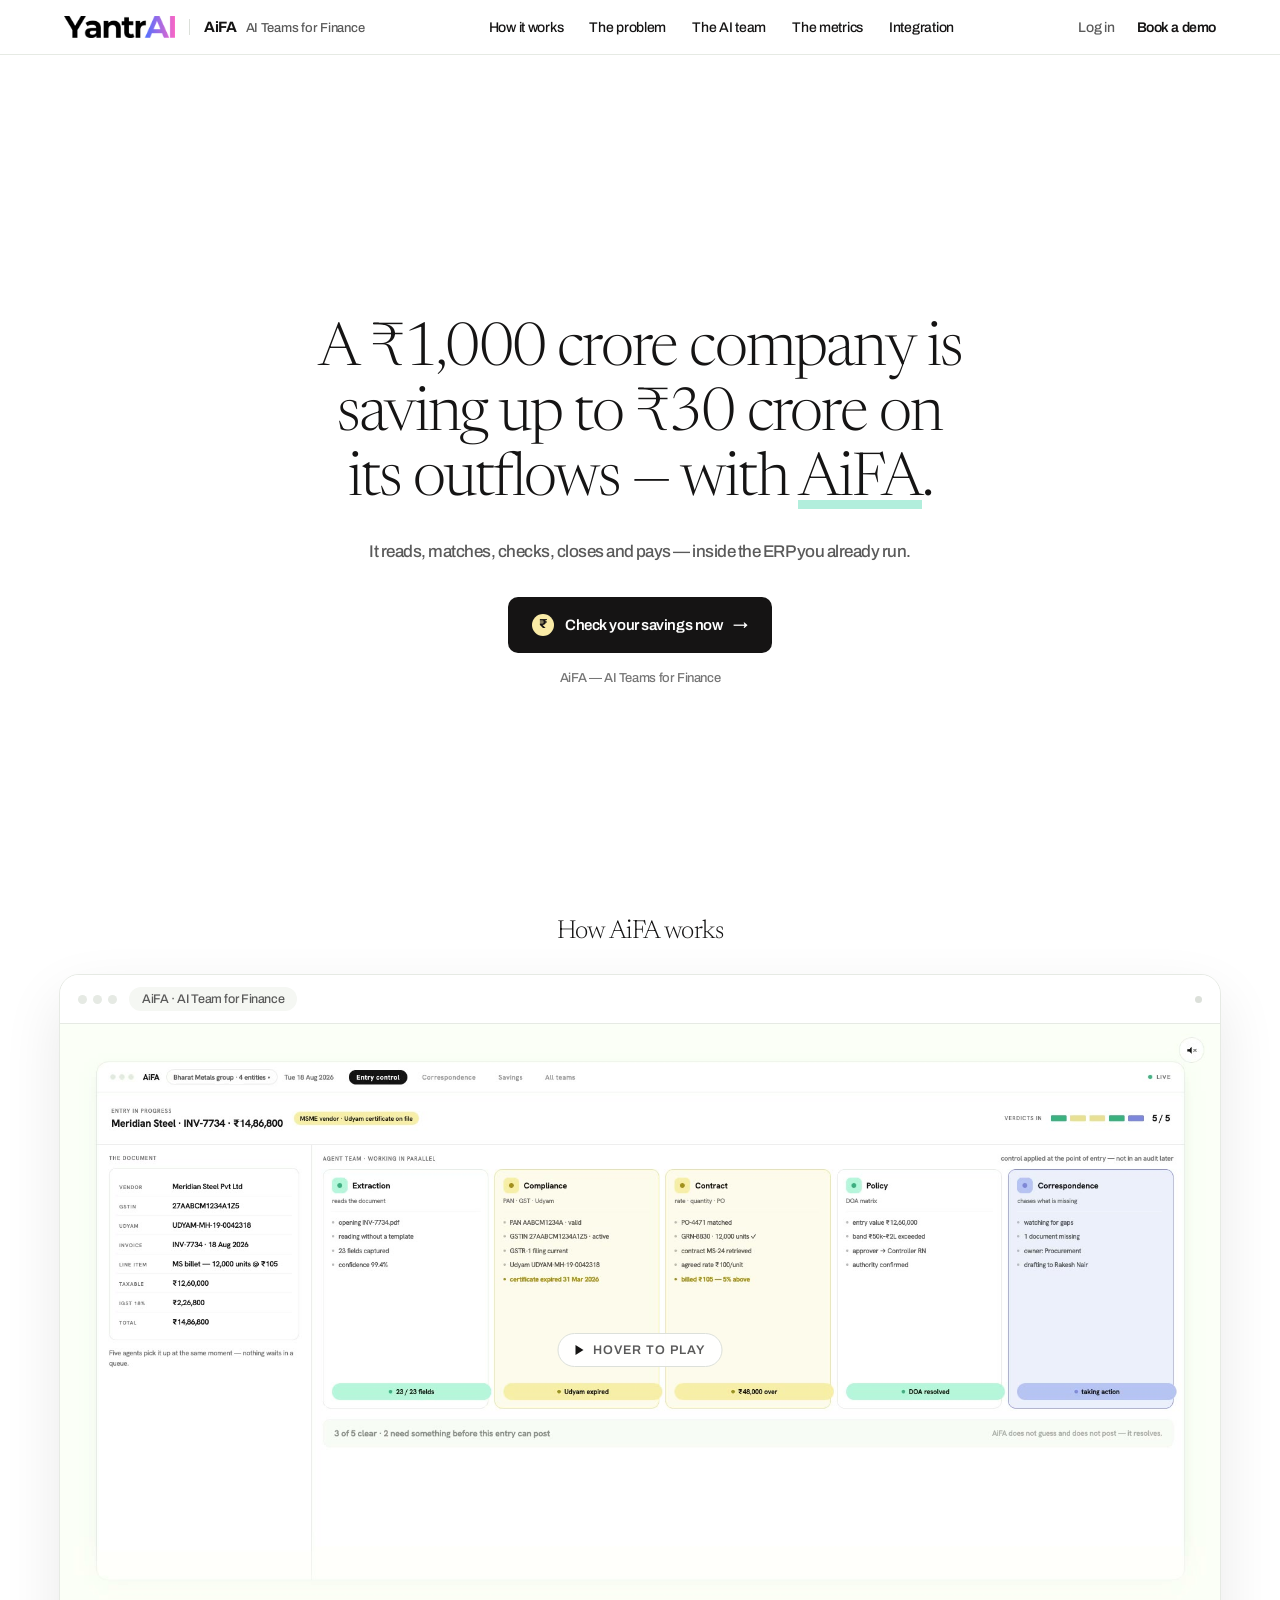
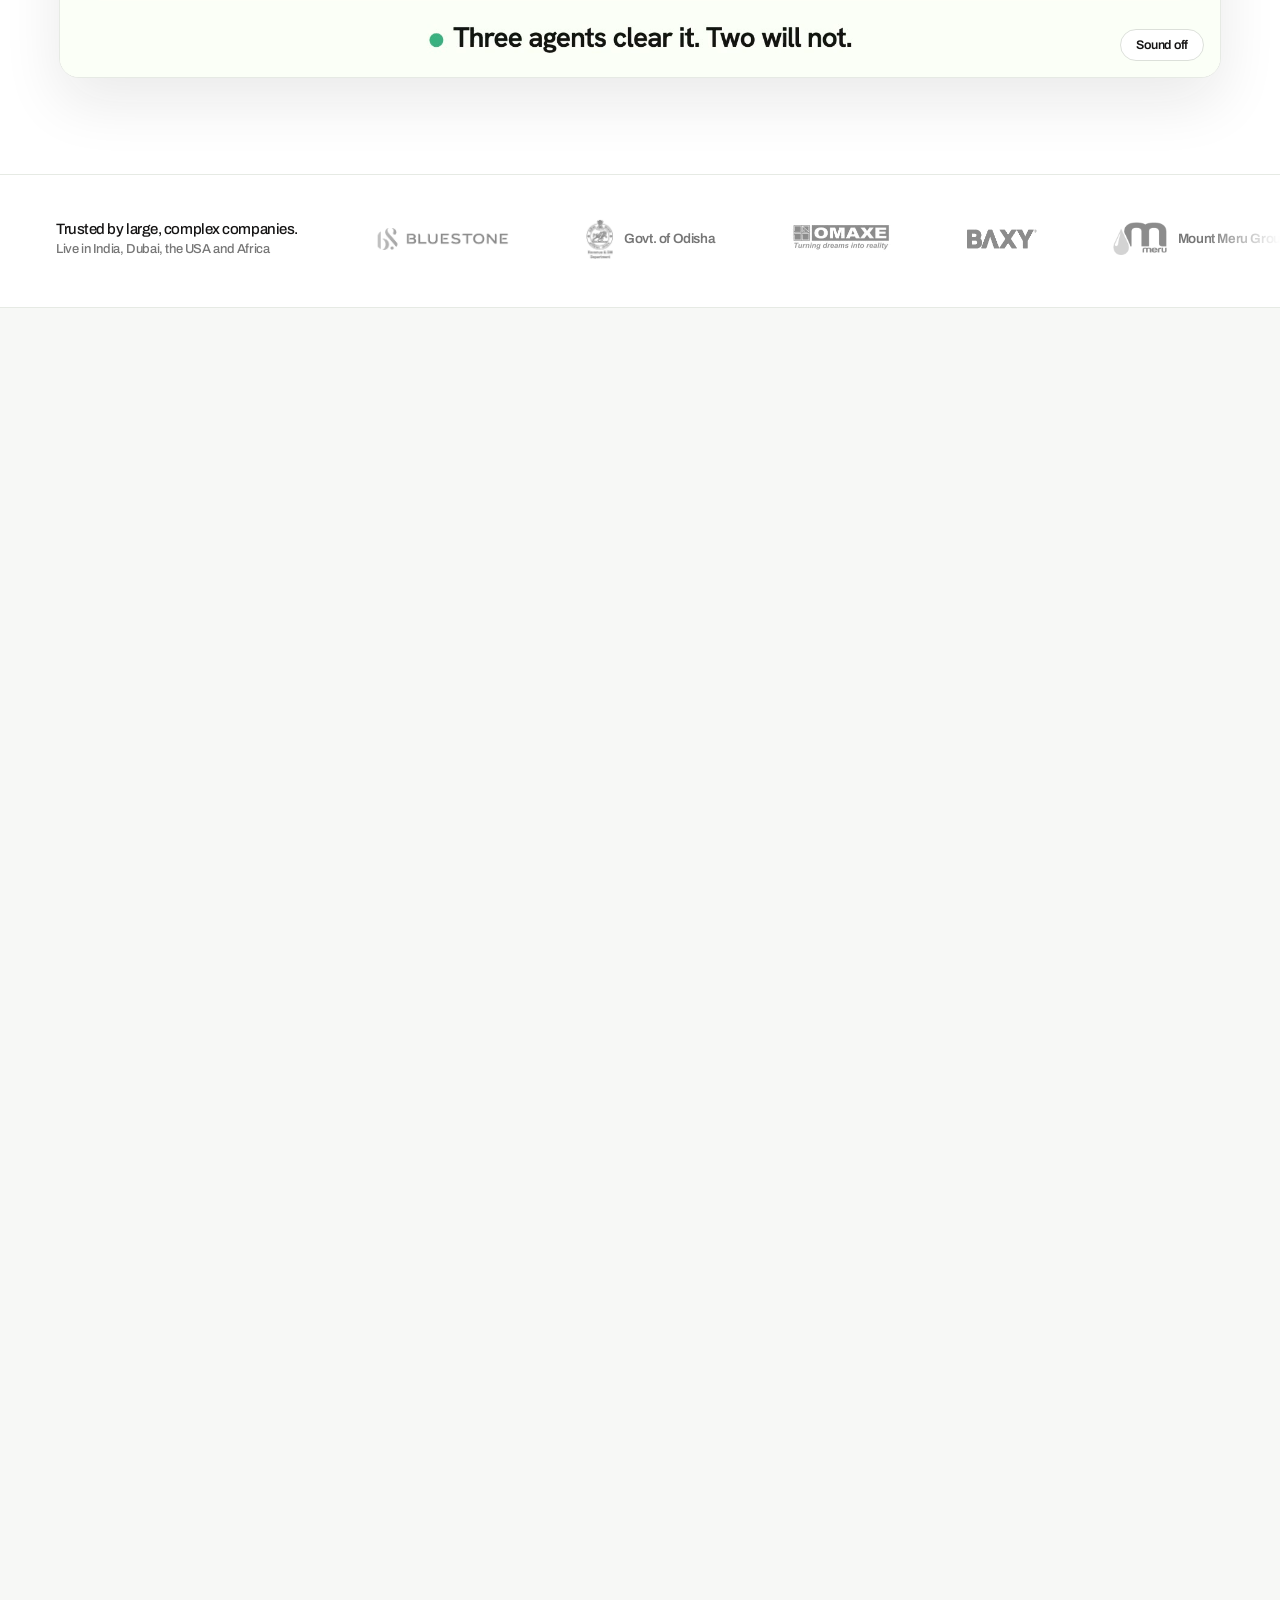
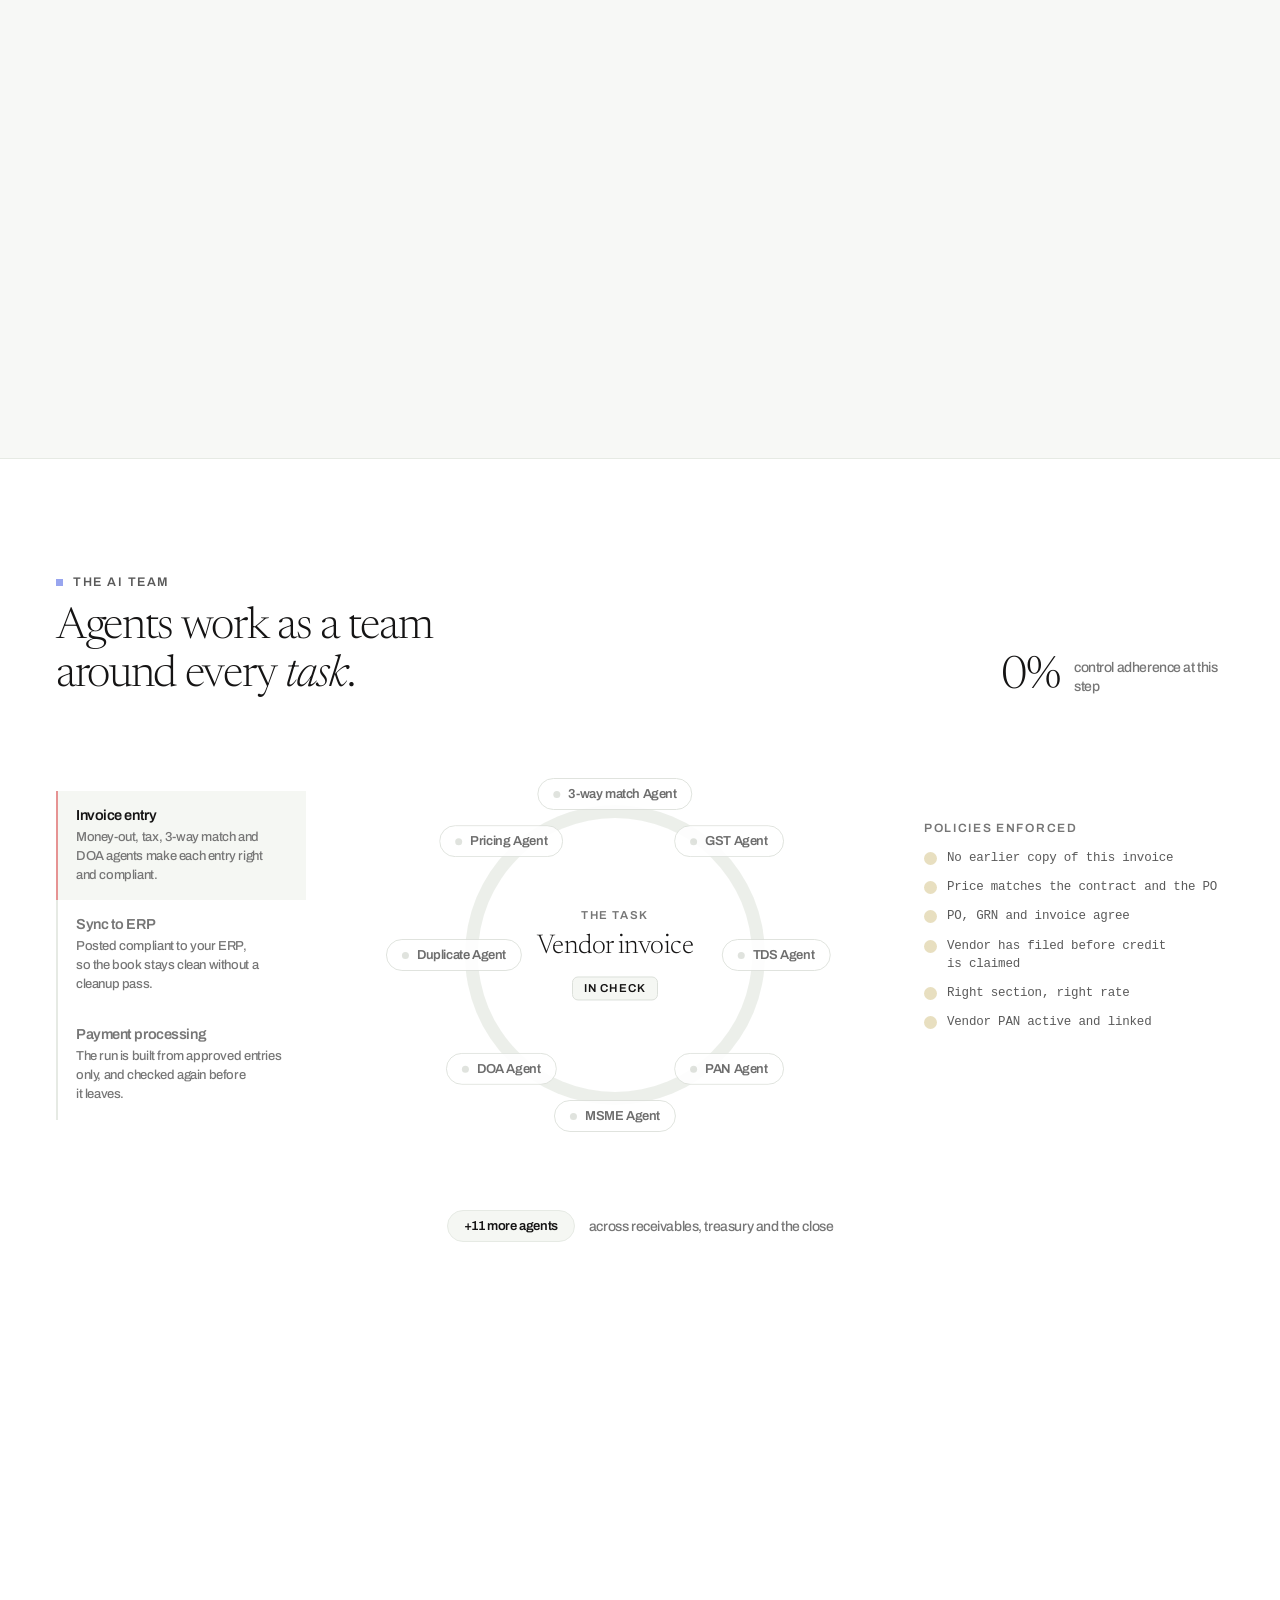
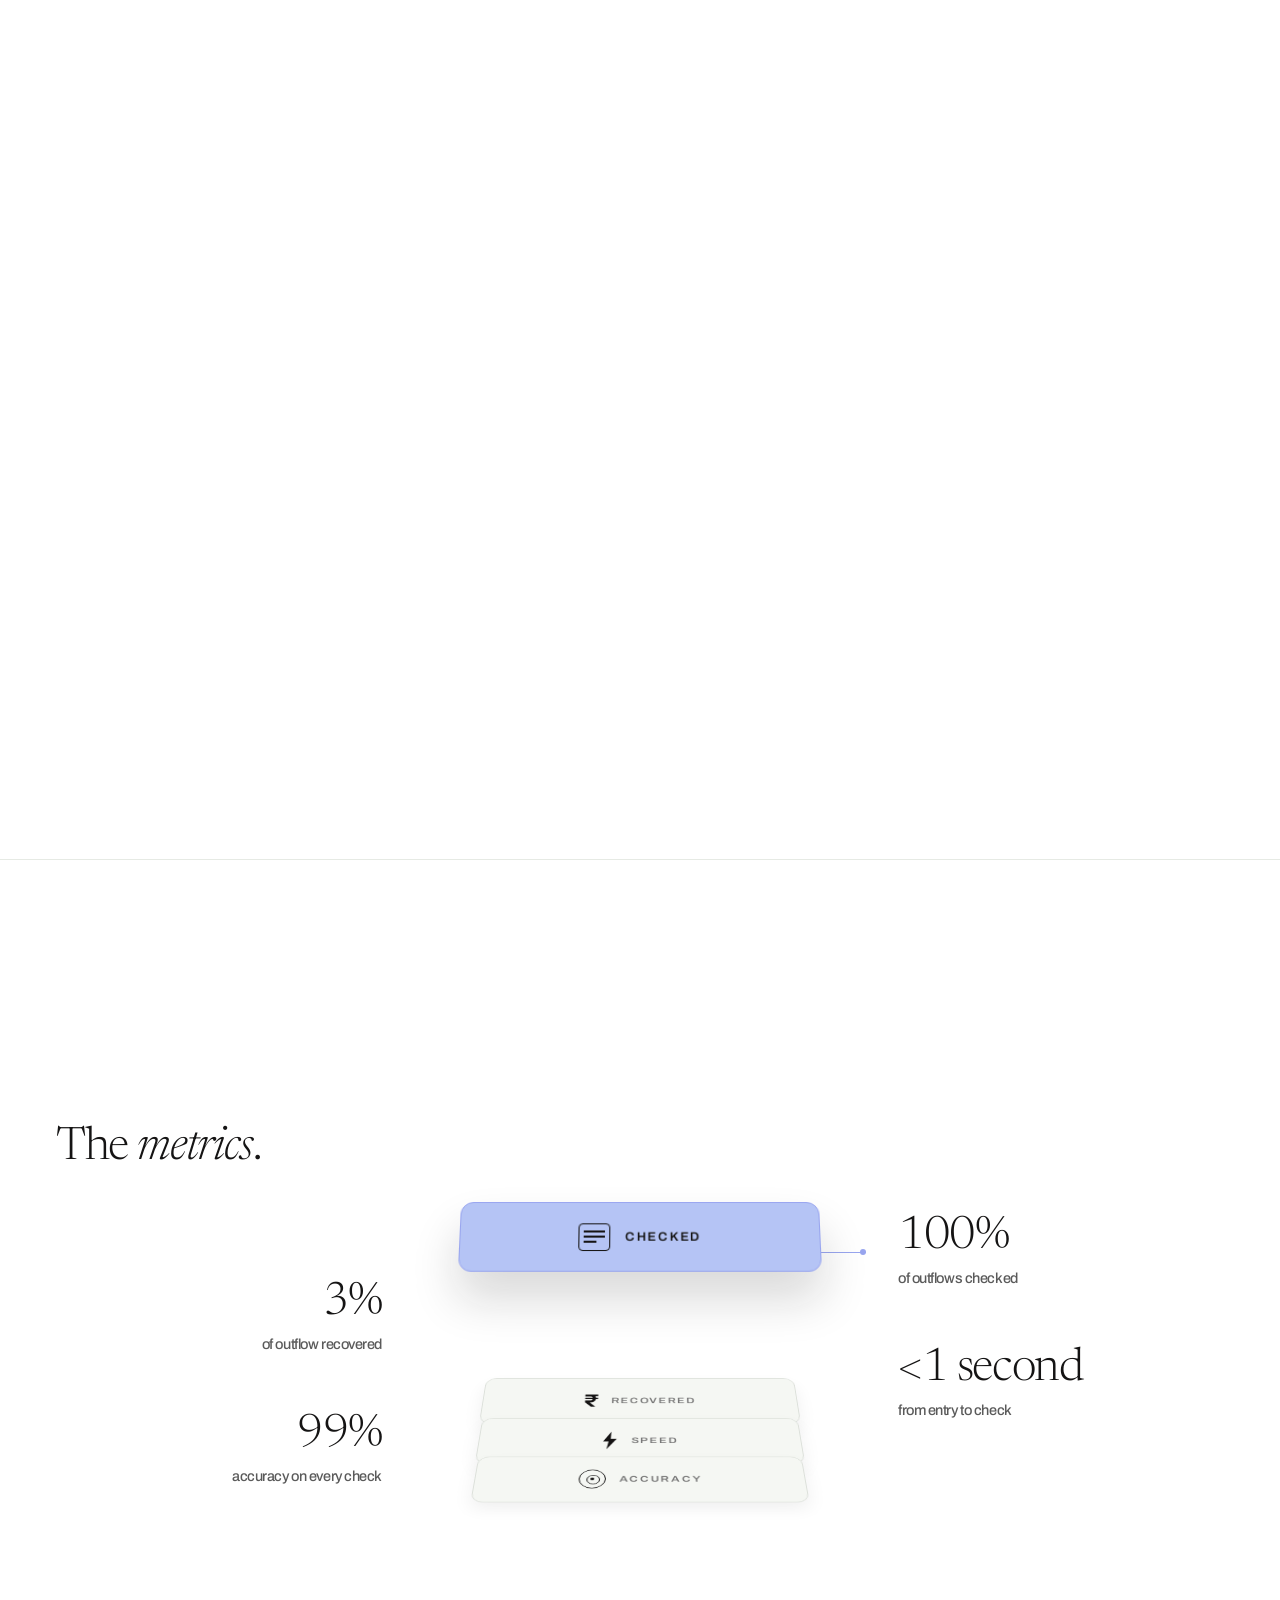
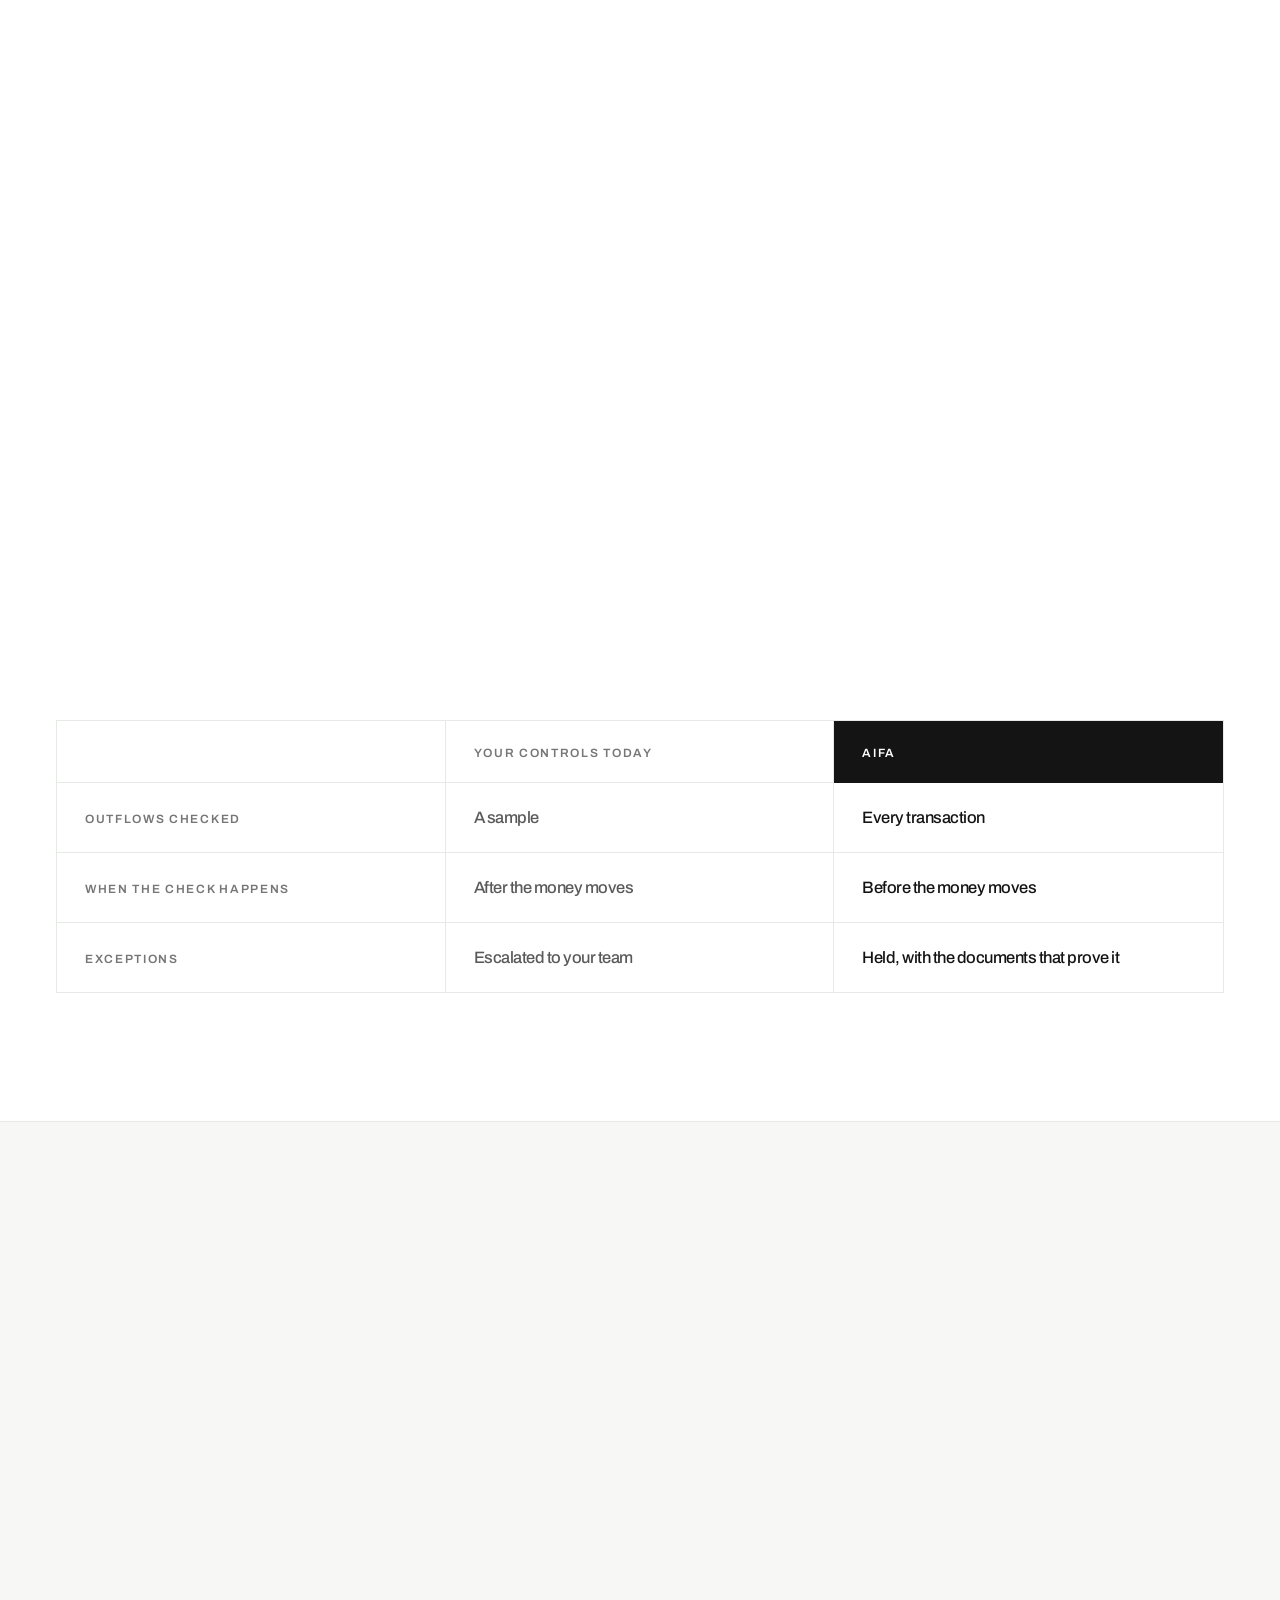
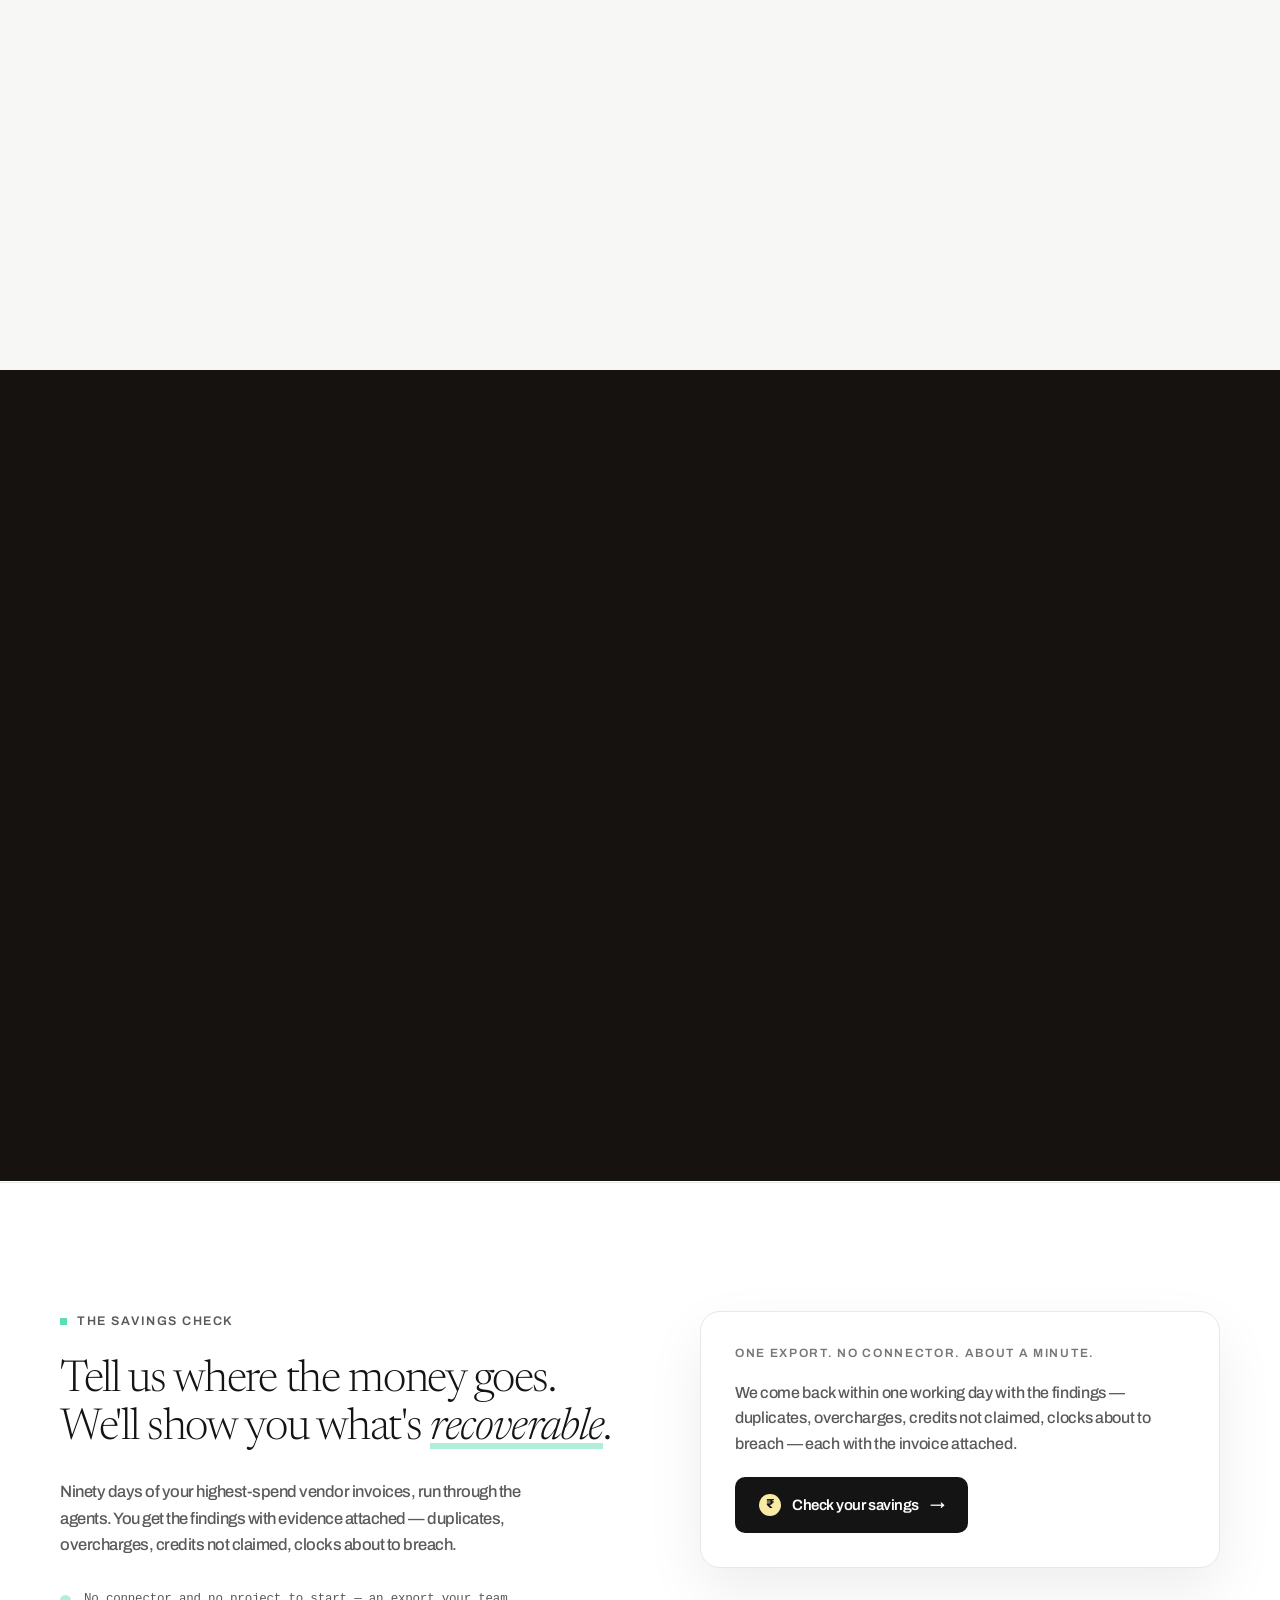
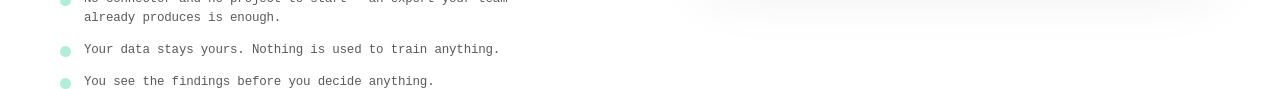
==== commit 4566bb45: "AiFA: collapse the savings-check form, rename "The agents" to "The AI team" * The form is closed on " ====
--- a/aifa/index.html
+++ b/aifa/index.html
@@ -91,7 +91,7 @@
     <div id="nav-links" data-nav-links="1" style="display: flex; align-items: center; gap: 26px; flex: 0 1 auto; font-size: 14px; font-weight: 500; letter-spacing: -0.28px; color: rgb(21, 20, 20);">
       <a href="#how" style="white-space: nowrap;">How it works</a>
       <a href="#problem" style="white-space: nowrap;">The problem</a>
-      <a href="#agents" style="white-space: nowrap;">The agents</a>
+      <a href="#agents" style="white-space: nowrap;">The AI team</a>
       <a href="#proof" style="white-space: nowrap;">The metrics</a>
       <a href="#integration" style="white-space: nowrap;">Integration</a>
     </div>
@@ -199,7 +199,7 @@
         <div style="display: flex; align-items: flex-end; justify-content: space-between; gap: 48px; flex-wrap: wrap;">
           <div style="display: flex; flex-direction: column; gap: 16px;">
             <span style="display: inline-flex; align-items: center; gap: 10px; font-size: 12.5px; font-weight: 600; letter-spacing: 0.12em; text-transform: uppercase; color: rgb(90, 90, 90);">
-              <span style="width: 7px; height: 7px; background: rgb(152, 165, 239); display: block;"></span>The agents
+              <span style="width: 7px; height: 7px; background: rgb(152, 165, 239); display: block;"></span>The AI team
             </span>
             <h2 style="margin: 0px; font-family: Newsreader, Georgia, &quot;Times New Roman&quot;, serif; font-weight: 300; font-size: 44px; line-height: 1.08; letter-spacing: -0.03em; color: rgb(21, 20, 20); text-wrap: balance;">Agents work as a team<br>around every <span style="font-style: italic;">task</span>.</h2>
           </div>
@@ -519,7 +519,15 @@
       </ul>
     </div>
 
-    <form data-book-form="1" novalidate>
+    <div data-book-teaser="1">
+      <span data-teaser-kicker="1">One export. No connector. About a minute.</span>
+      <p data-teaser-body="1">We come back within one working day with the findings — duplicates, overcharges, credits not claimed, clocks about to breach — each with the invoice attached.</p>
+      <button type="button" data-book-open="1" aria-expanded="false" aria-controls="savings-form">
+        <span data-rupee="1">&#8377;</span><span>Check your savings</span><span data-arrow="1">&#8594;</span>
+      </button>
+    </div>
+
+    <form id="savings-form" data-book-form="1" novalidate hidden>
       <div data-field="1">
         <label for="f-name">Name</label>
         <input id="f-name" name="name" type="text" autocomplete="name" required>
@@ -628,16 +636,16 @@
 
         <div style="display: flex; flex-direction: column; gap: 15px;">
           <span style="display: inline-flex; align-items: center; gap: 10px; margin-bottom: 7px; font-size: 12.5px; font-weight: 600; letter-spacing: 0.14em; text-transform: uppercase; color: rgb(255, 255, 255);">
-            <span style="color: rgb(249, 235, 166); font-size: 14px; line-height: 1;">+</span>The agents
+            <span style="color: rgb(249, 235, 166); font-size: 14px; line-height: 1;">+</span>The AI team
           </span>
-          <a href="#" data-placeholder-link="1" data-hv="4" class="scp4" style="font-size: 15px; font-weight: 500; letter-spacing: -0.45px; color: rgb(190, 184, 174); text-decoration: none;">Duplicate</a>
-          <a href="#" data-placeholder-link="1" data-hv="4" class="scp4" style="font-size: 15px; font-weight: 500; letter-spacing: -0.45px; color: rgb(190, 184, 174); text-decoration: none;">Pricing</a>
-          <a href="#" data-placeholder-link="1" data-hv="4" class="scp4" style="font-size: 15px; font-weight: 500; letter-spacing: -0.45px; color: rgb(190, 184, 174); text-decoration: none;">3-way match</a>
-          <a href="#" data-placeholder-link="1" data-hv="4" class="scp4" style="font-size: 15px; font-weight: 500; letter-spacing: -0.45px; color: rgb(190, 184, 174); text-decoration: none;">Payments</a>
-          <a href="#" data-placeholder-link="1" data-hv="4" class="scp4" style="font-size: 15px; font-weight: 500; letter-spacing: -0.45px; color: rgb(190, 184, 174); text-decoration: none;">Discount</a>
-          <a href="#" data-placeholder-link="1" data-hv="4" class="scp4" style="font-size: 15px; font-weight: 500; letter-spacing: -0.45px; color: rgb(190, 184, 174); text-decoration: none;">GST</a>
-          <a href="#" data-placeholder-link="1" data-hv="4" class="scp4" style="font-size: 15px; font-weight: 500; letter-spacing: -0.45px; color: rgb(190, 184, 174); text-decoration: none;">TDS</a>
-          <a href="#" data-placeholder-link="1" data-hv="4" class="scp4" style="font-size: 15px; font-weight: 500; letter-spacing: -0.45px; color: rgb(190, 184, 174); text-decoration: none;">MSME</a>
+          <a href="#" data-placeholder-link="1" data-hv="4" class="scp4" style="font-size: 15px; font-weight: 500; letter-spacing: -0.45px; color: rgb(190, 184, 174); text-decoration: none;">Duplicate Agent</a>
+          <a href="#" data-placeholder-link="1" data-hv="4" class="scp4" style="font-size: 15px; font-weight: 500; letter-spacing: -0.45px; color: rgb(190, 184, 174); text-decoration: none;">Pricing Agent</a>
+          <a href="#" data-placeholder-link="1" data-hv="4" class="scp4" style="font-size: 15px; font-weight: 500; letter-spacing: -0.45px; color: rgb(190, 184, 174); text-decoration: none;">3-way match Agent</a>
+          <a href="#" data-placeholder-link="1" data-hv="4" class="scp4" style="font-size: 15px; font-weight: 500; letter-spacing: -0.45px; color: rgb(190, 184, 174); text-decoration: none;">Payments Agent</a>
+          <a href="#" data-placeholder-link="1" data-hv="4" class="scp4" style="font-size: 15px; font-weight: 500; letter-spacing: -0.45px; color: rgb(190, 184, 174); text-decoration: none;">Discount Agent</a>
+          <a href="#" data-placeholder-link="1" data-hv="4" class="scp4" style="font-size: 15px; font-weight: 500; letter-spacing: -0.45px; color: rgb(190, 184, 174); text-decoration: none;">GST Agent</a>
+          <a href="#" data-placeholder-link="1" data-hv="4" class="scp4" style="font-size: 15px; font-weight: 500; letter-spacing: -0.45px; color: rgb(190, 184, 174); text-decoration: none;">TDS Agent</a>
+          <a href="#" data-placeholder-link="1" data-hv="4" class="scp4" style="font-size: 15px; font-weight: 500; letter-spacing: -0.45px; color: rgb(190, 184, 174); text-decoration: none;">MSME Agent</a>
           <a href="#" data-placeholder-link="1" data-hv="5" class="scp5" style="margin-top: 6px; display: inline-flex; align-items: center; gap: 8px; font-size: 15px; font-weight: 600; letter-spacing: -0.45px; color: rgb(255, 255, 255); text-decoration: none;">View all agents<span style="font-size: 14px; line-height: 1;">→</span></a>        </div>
         <div style="display: flex; flex-direction: column; gap: 15px;">
           <span style="display: inline-flex; align-items: center; gap: 10px; margin-bottom: 7px; font-size: 12.5px; font-weight: 600; letter-spacing: 0.14em; text-transform: uppercase; color: rgb(255, 255, 255);">
--- a/aifa/site.css
+++ b/aifa/site.css
@@ -478,3 +478,55 @@
   [data-book-submit] { width: 100%; }
   [data-book-done] { padding: 32px 22px; }
 }
+
+/* --- #book: closed state --------------------------------------------- */
+
+[data-book-teaser] {
+  display: flex;
+  flex-direction: column;
+  align-items: flex-start;
+  gap: 20px;
+  border: 1px solid #E6EAE4;
+  border-radius: 20px;
+  padding: 34px;
+  background: #FFFFFF;
+  box-shadow: 0 24px 60px rgba(21, 20, 20, 0.07);
+}
+[data-teaser-kicker] {
+  font-size: 12px;
+  font-weight: 600;
+  letter-spacing: 0.14em;
+  text-transform: uppercase;
+  color: #767676;
+}
+[data-teaser-body] {
+  margin: 0;
+  font-size: 16px;
+  font-weight: 500;
+  line-height: 1.6;
+  letter-spacing: -0.32px;
+  color: #5A5A5A;
+  text-wrap: pretty;
+}
+[data-book-open] {
+  display: inline-flex;
+  align-items: center;
+  gap: 11px;
+  background: #151414;
+  color: #FFFFFF;
+  border: 0;
+  border-radius: 10px;
+  padding: 17px 24px;
+  font-family: inherit;
+  font-size: 15px;
+  font-weight: 600;
+  letter-spacing: -0.45px;
+  cursor: pointer;
+  transition: background 0.2s linear;
+}
+[data-book-open]:hover { background: #272C2B; }
+
+@media (max-width: 760px) {
+  [data-book-teaser] { padding: 22px; border-radius: 16px; }
+  [data-book-open] { width: 100%; justify-content: center; }
+}
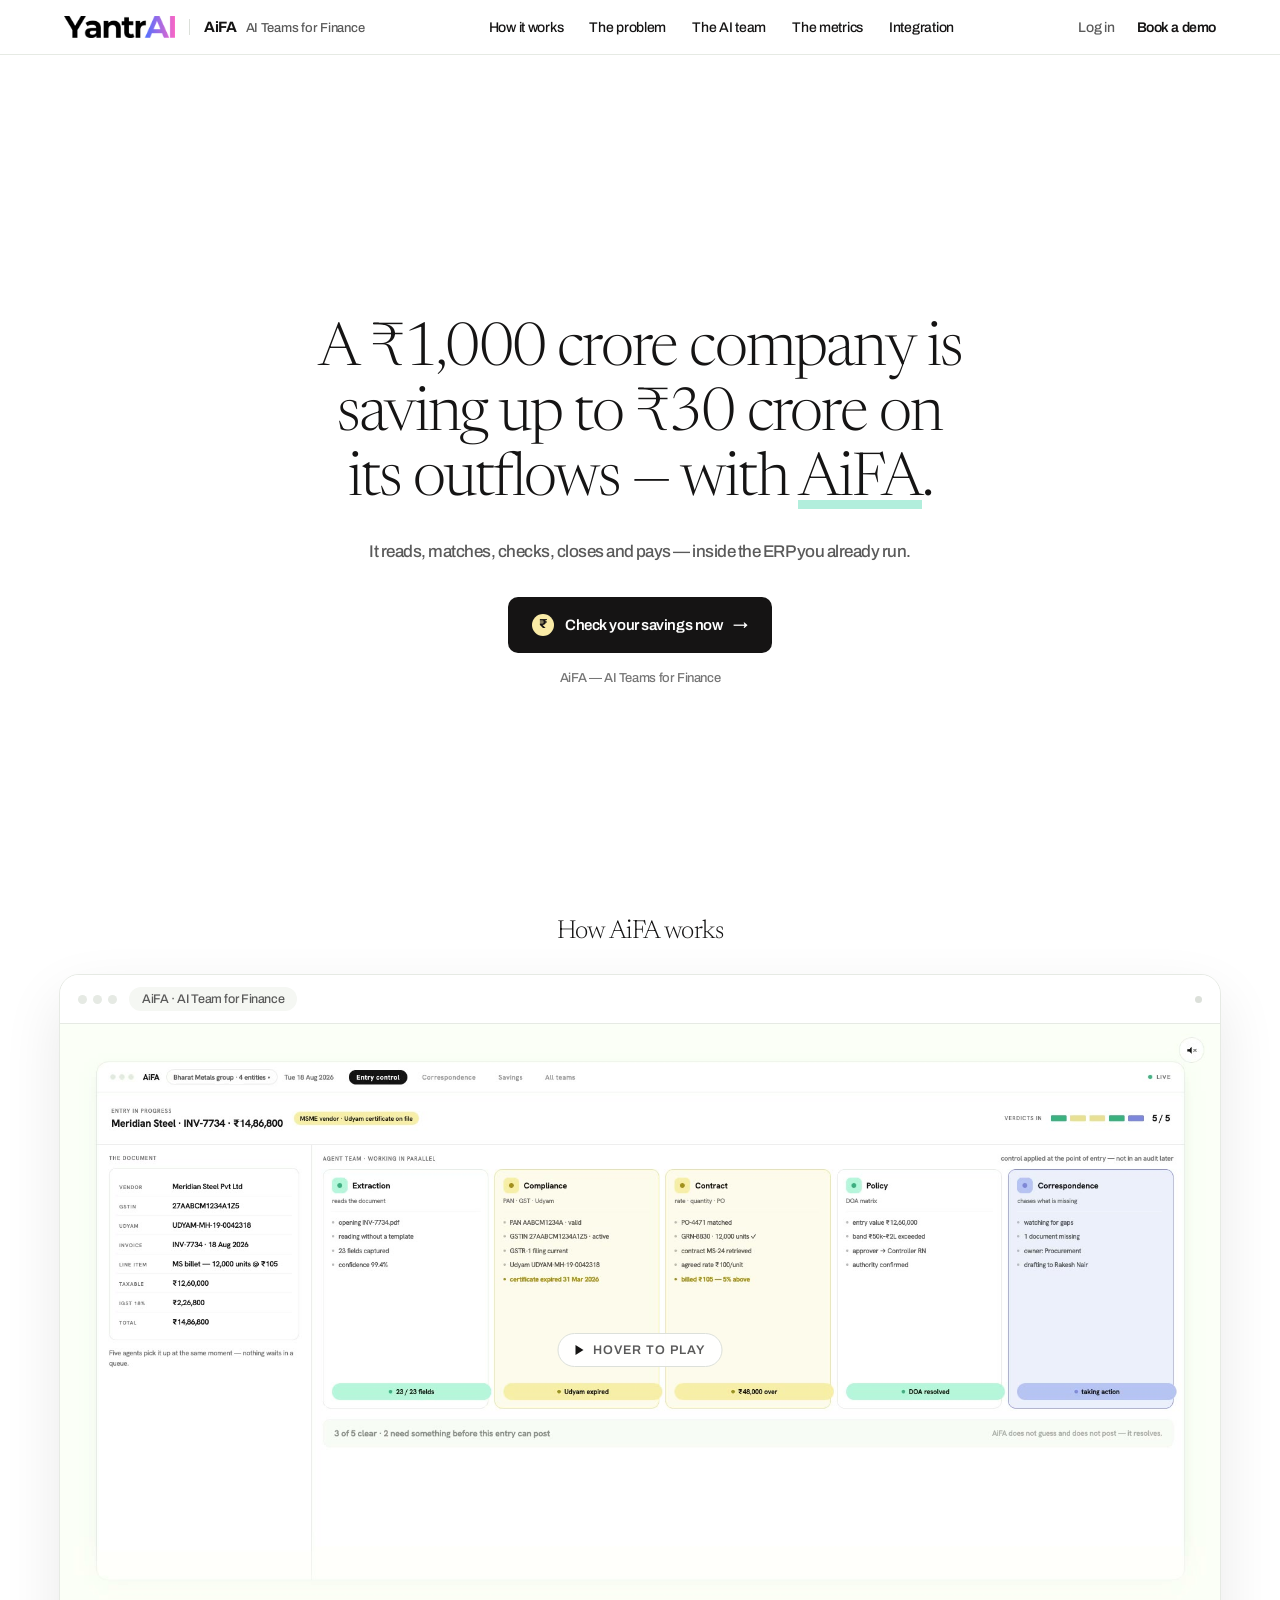
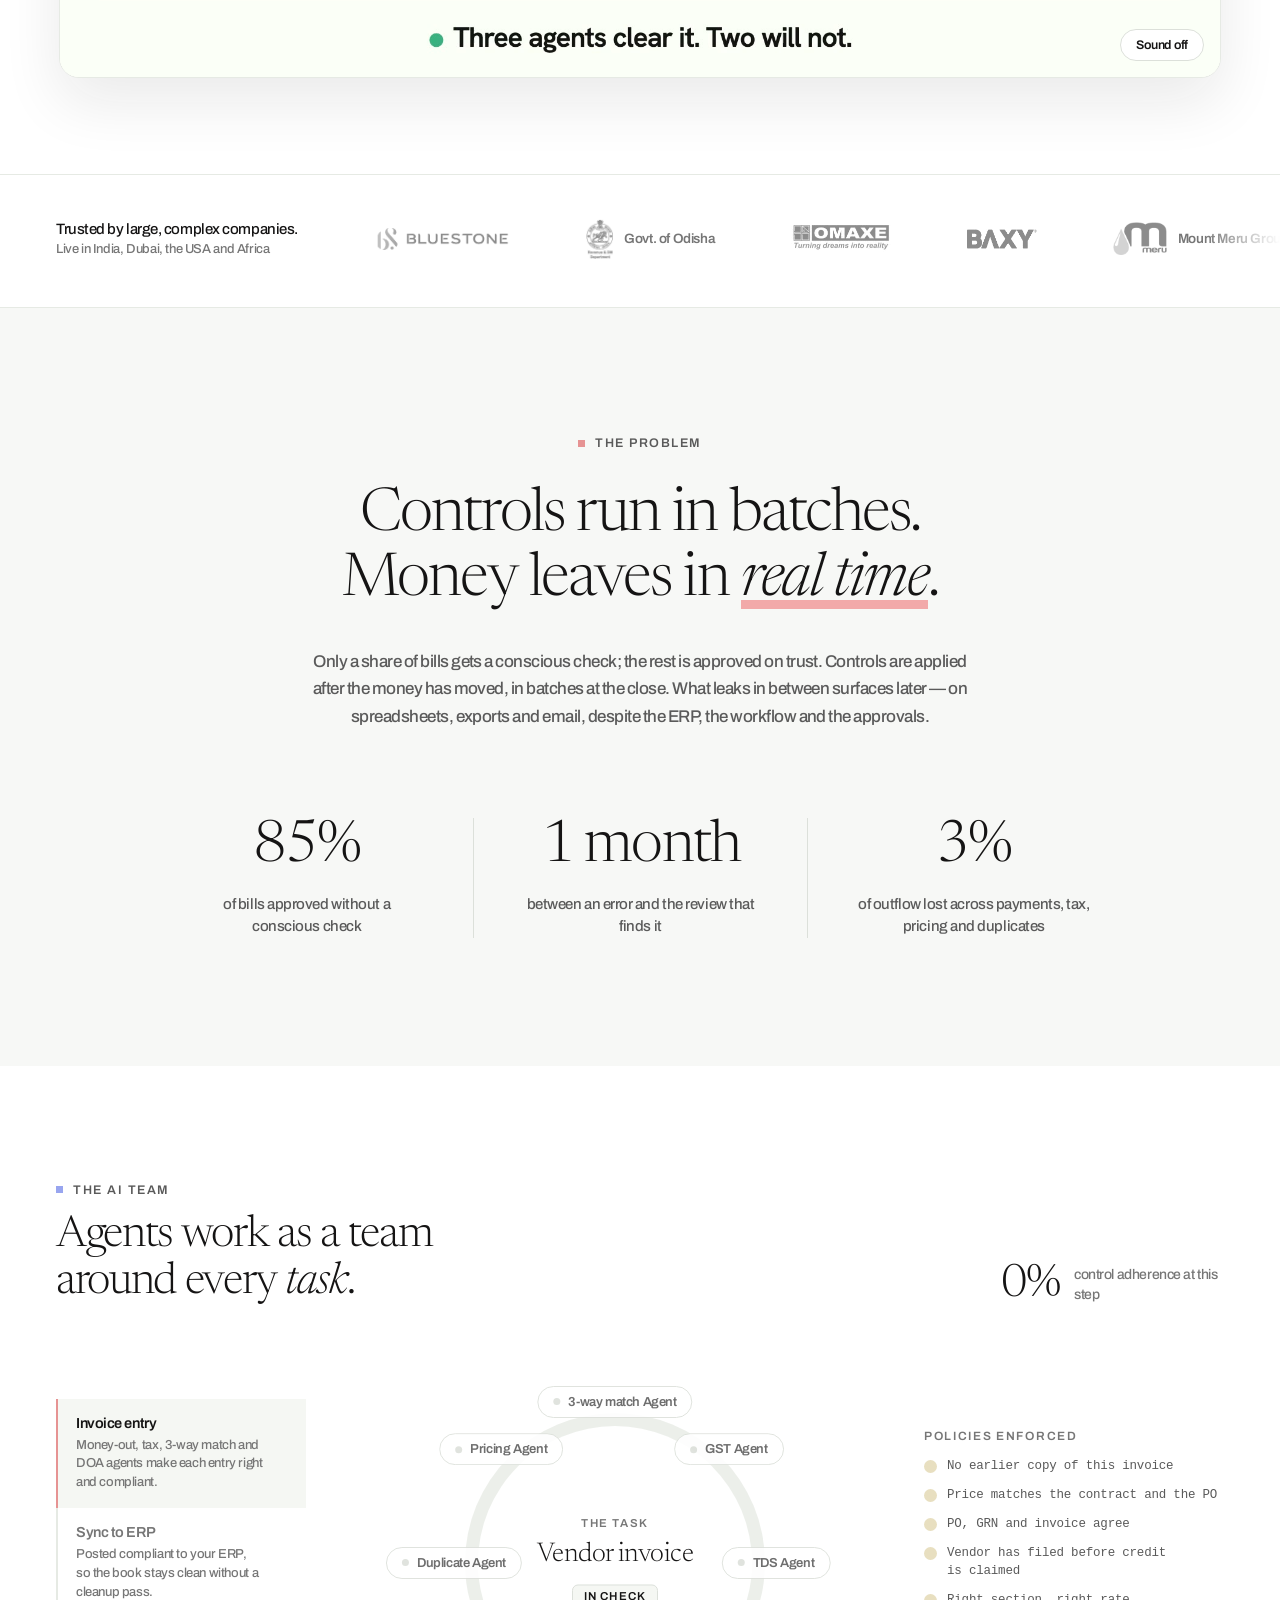
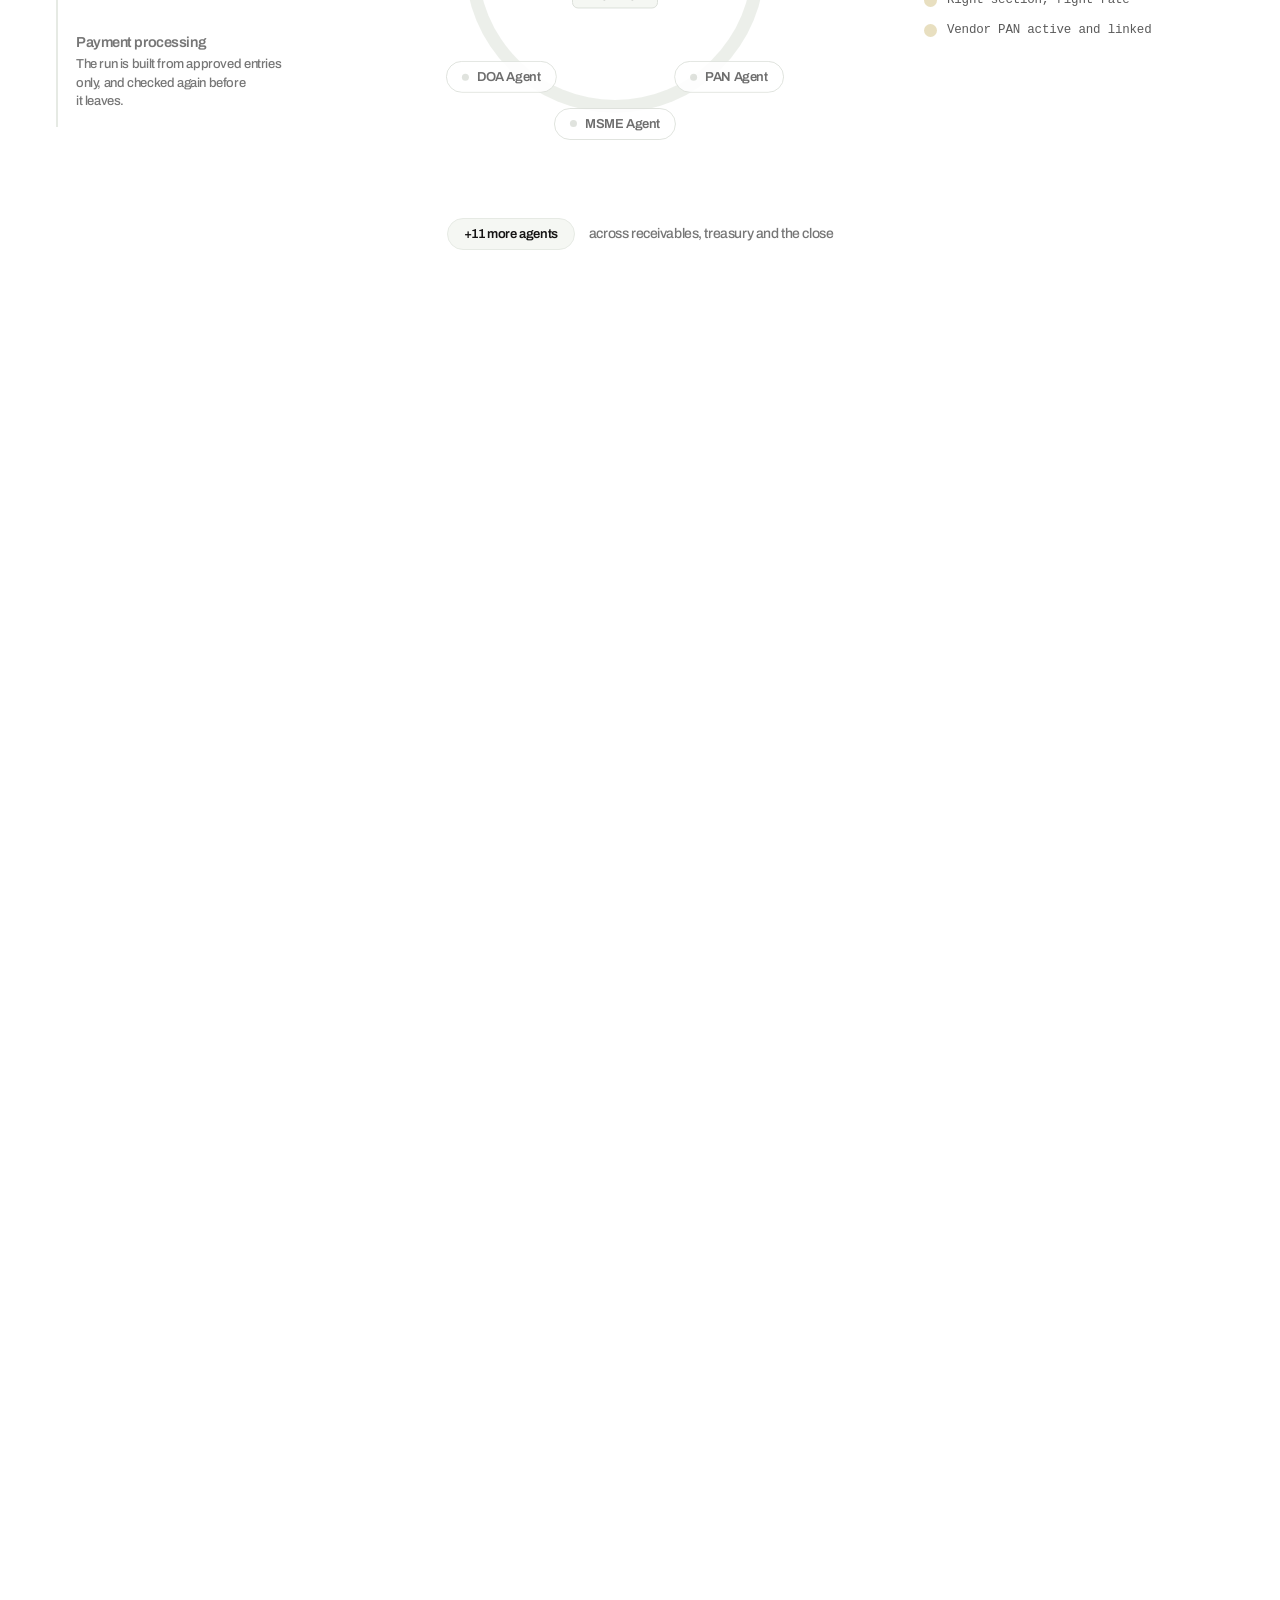
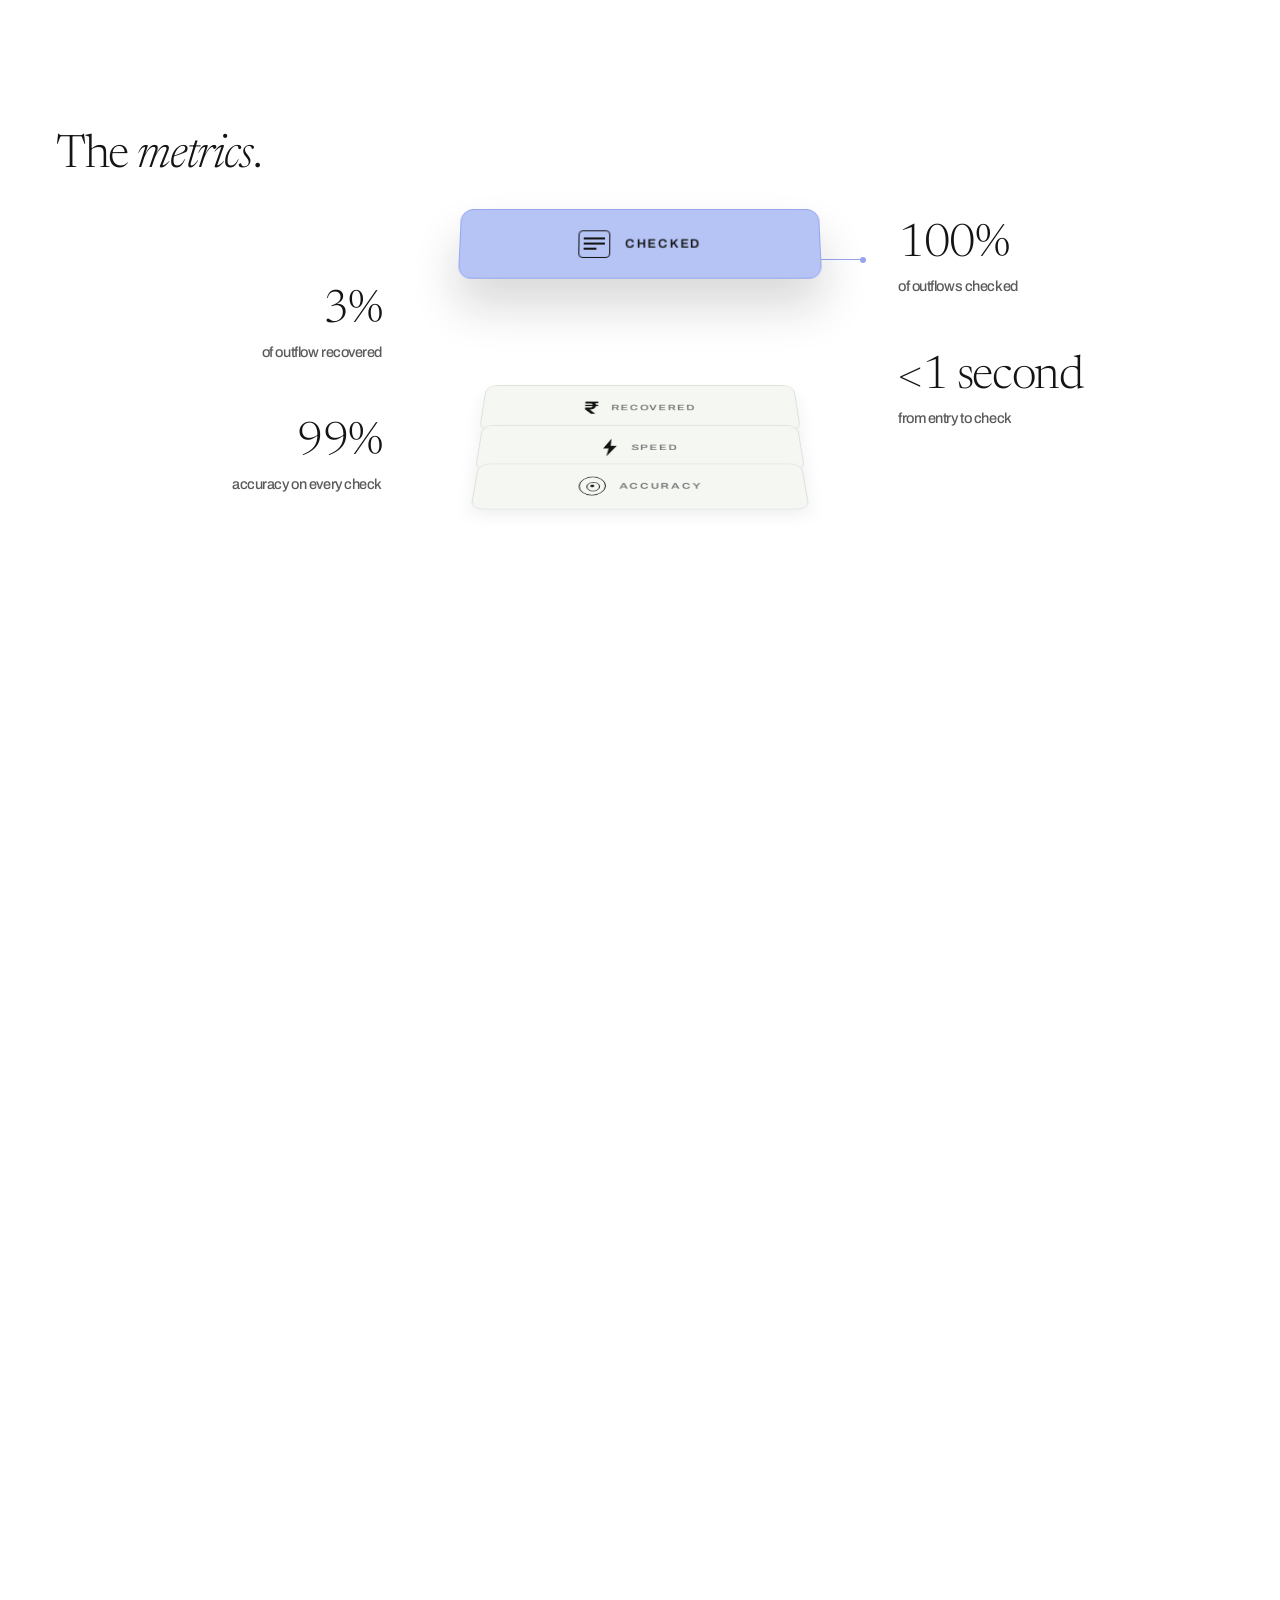
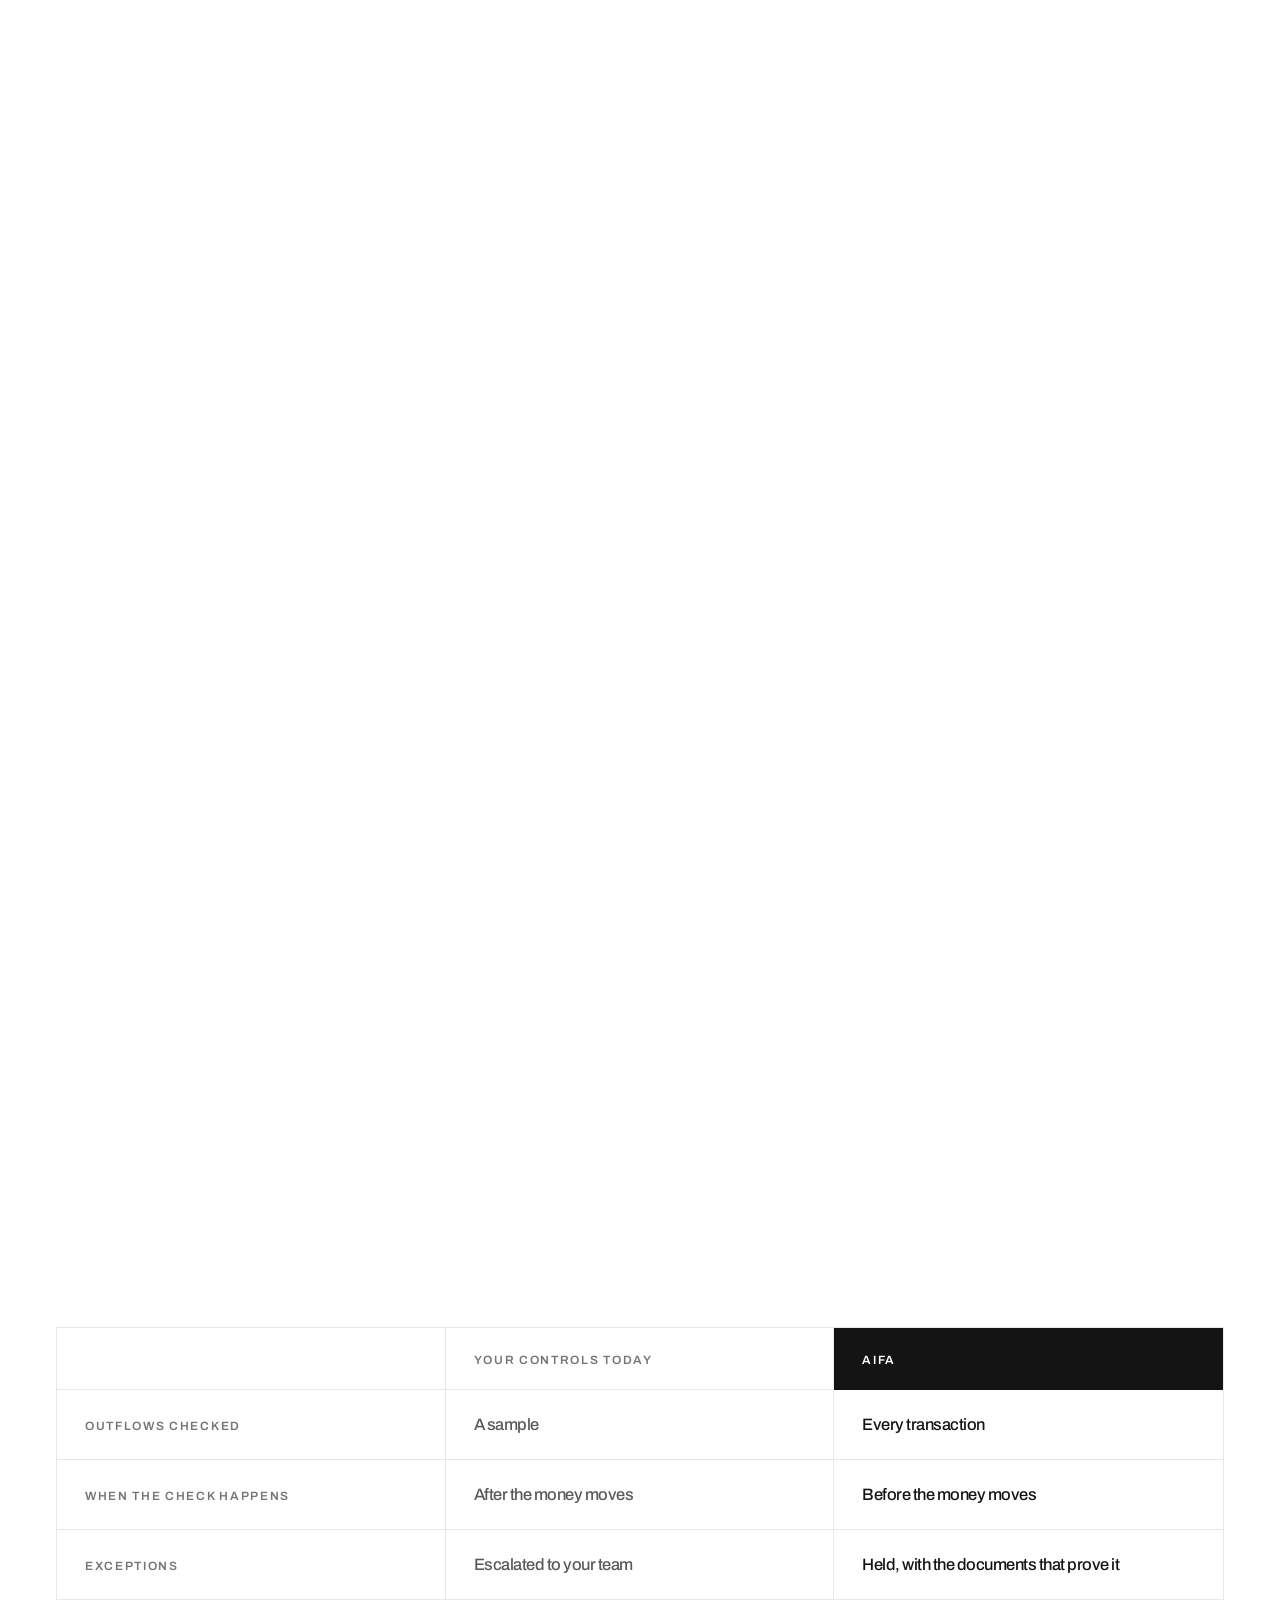
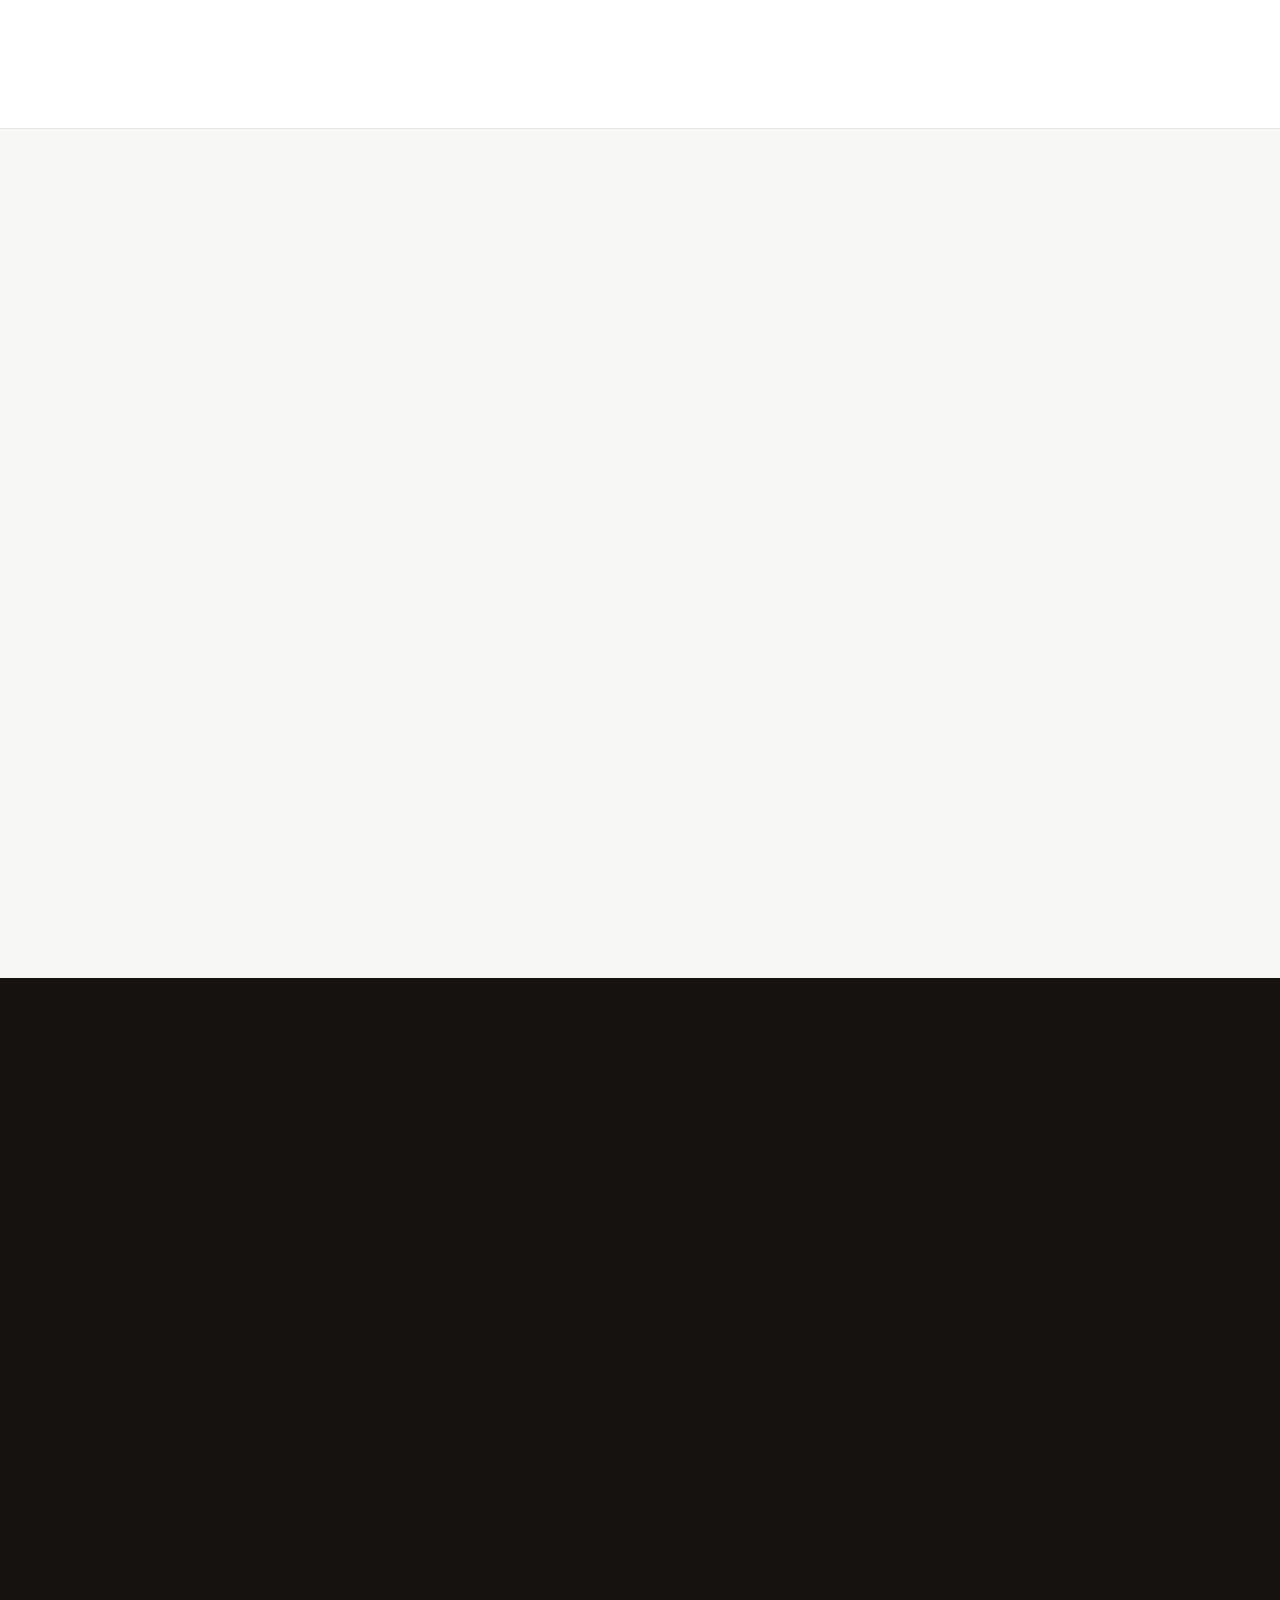
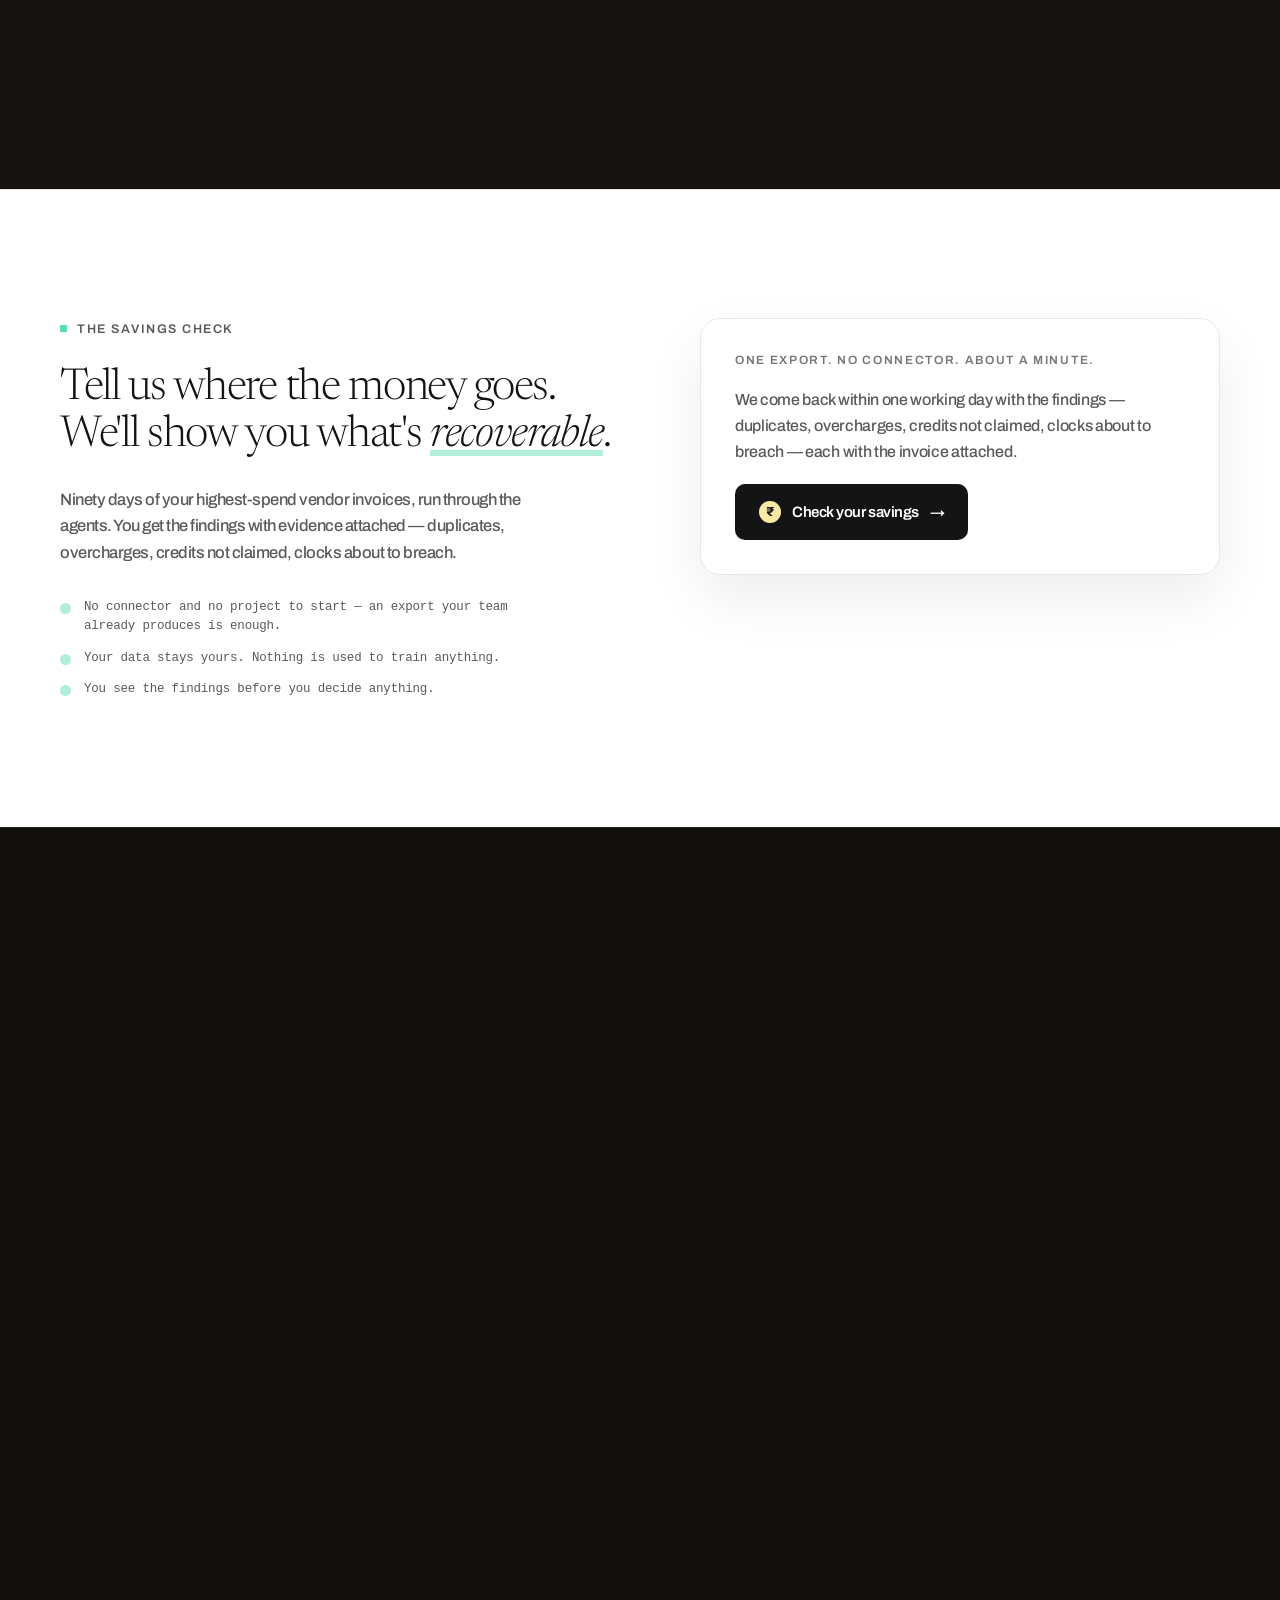
==== commit 5b42b806: "AiFA: drop the Customers footer link There is no customers page, and it is not settled which of the " ====
--- a/aifa/index.html
+++ b/aifa/index.html
@@ -687,7 +687,7 @@
             <span style="color: rgb(249, 235, 166); font-size: 14px; line-height: 1;">+</span>Company
           </span>
           <a href="#" data-placeholder-link="1" data-hv="4" class="scp4" style="font-size: 15px; font-weight: 500; letter-spacing: -0.45px; color: rgb(190, 184, 174); text-decoration: none;">About YantrAI Labs</a>
-          <a href="#" data-placeholder-link="1" data-hv="4" class="scp4" style="font-size: 15px; font-weight: 500; letter-spacing: -0.45px; color: rgb(190, 184, 174); text-decoration: none;">Customers</a>
+          
           <a href="#" data-placeholder-link="1" data-hv="4" class="scp4" style="font-size: 15px; font-weight: 500; letter-spacing: -0.45px; color: rgb(190, 184, 174); text-decoration: none;">Security</a>
           <a href="#" data-placeholder-link="1" data-hv="4" class="scp4" style="font-size: 15px; font-weight: 500; letter-spacing: -0.45px; color: rgb(190, 184, 174); text-decoration: none;">Careers</a>
           <a href="#" data-placeholder-link="1" data-hv="4" class="scp4" style="font-size: 15px; font-weight: 500; letter-spacing: -0.45px; color: rgb(190, 184, 174); text-decoration: none;">Contact</a>
